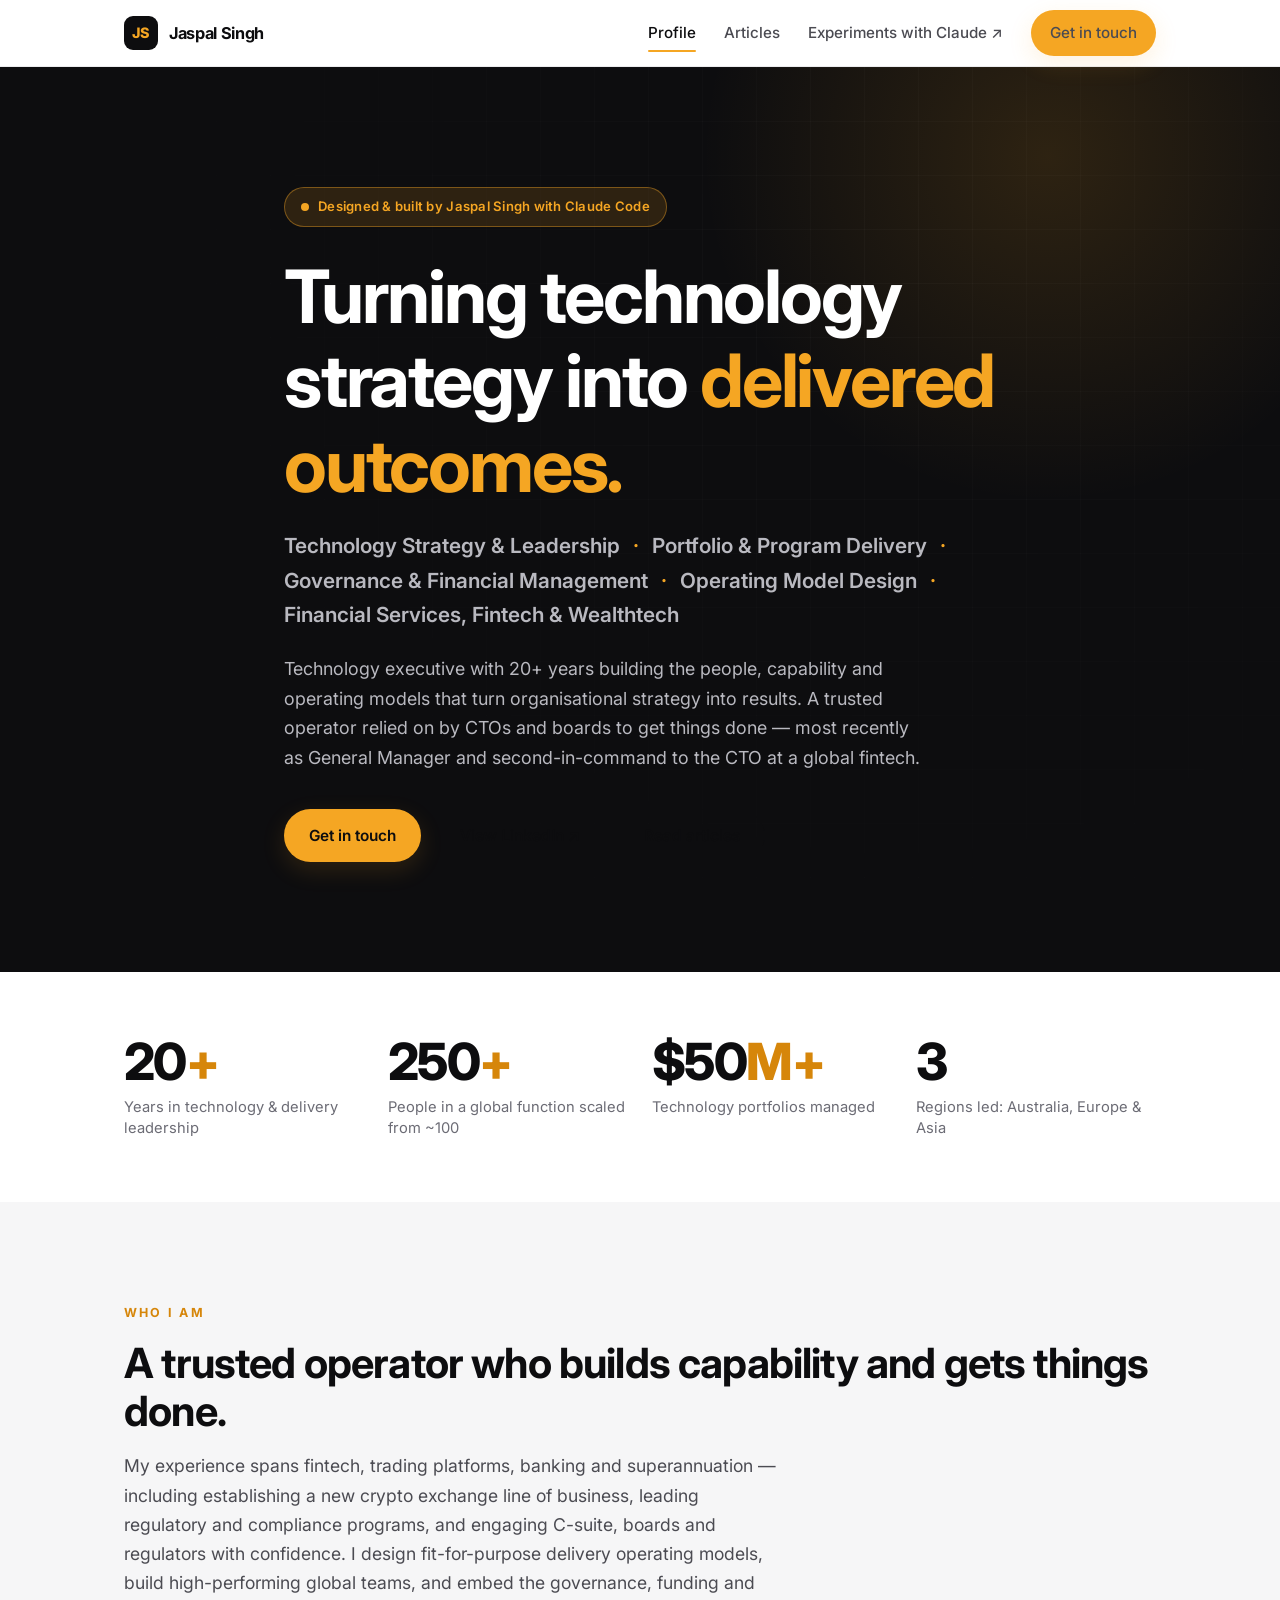
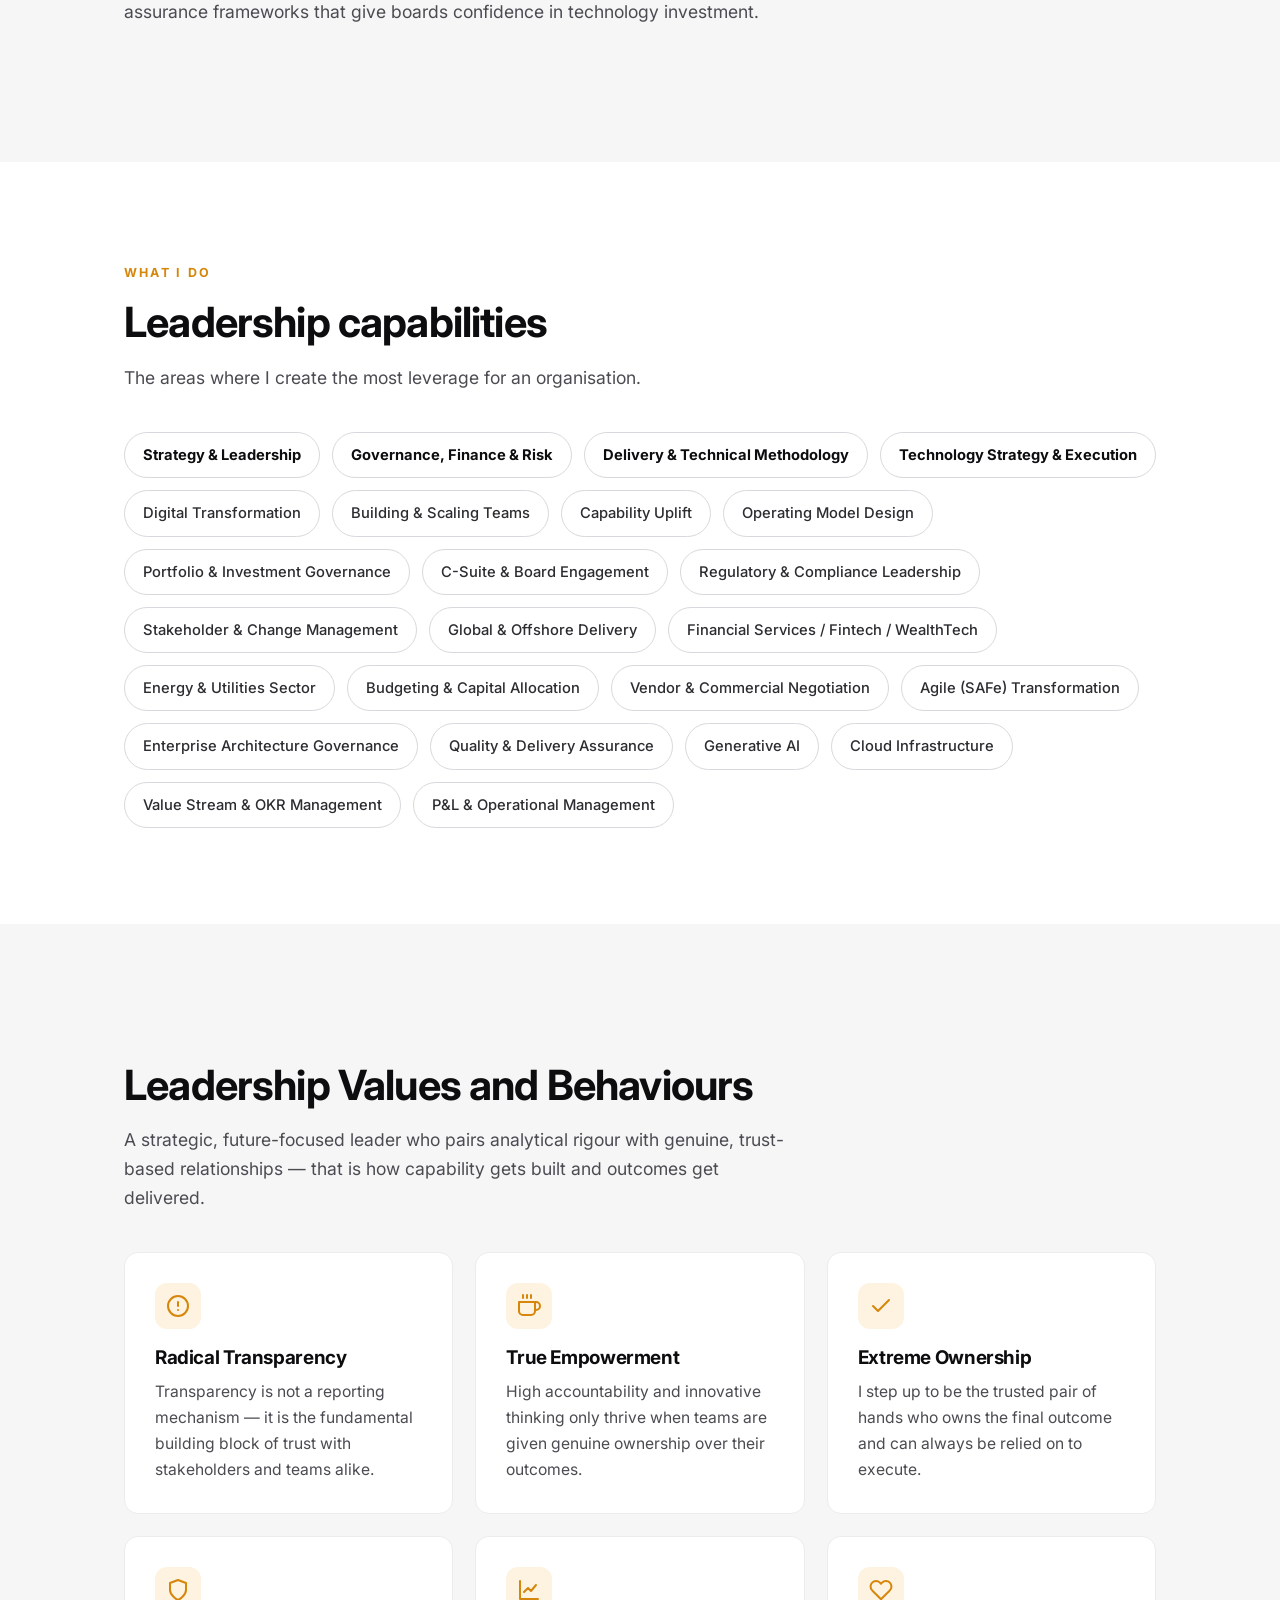
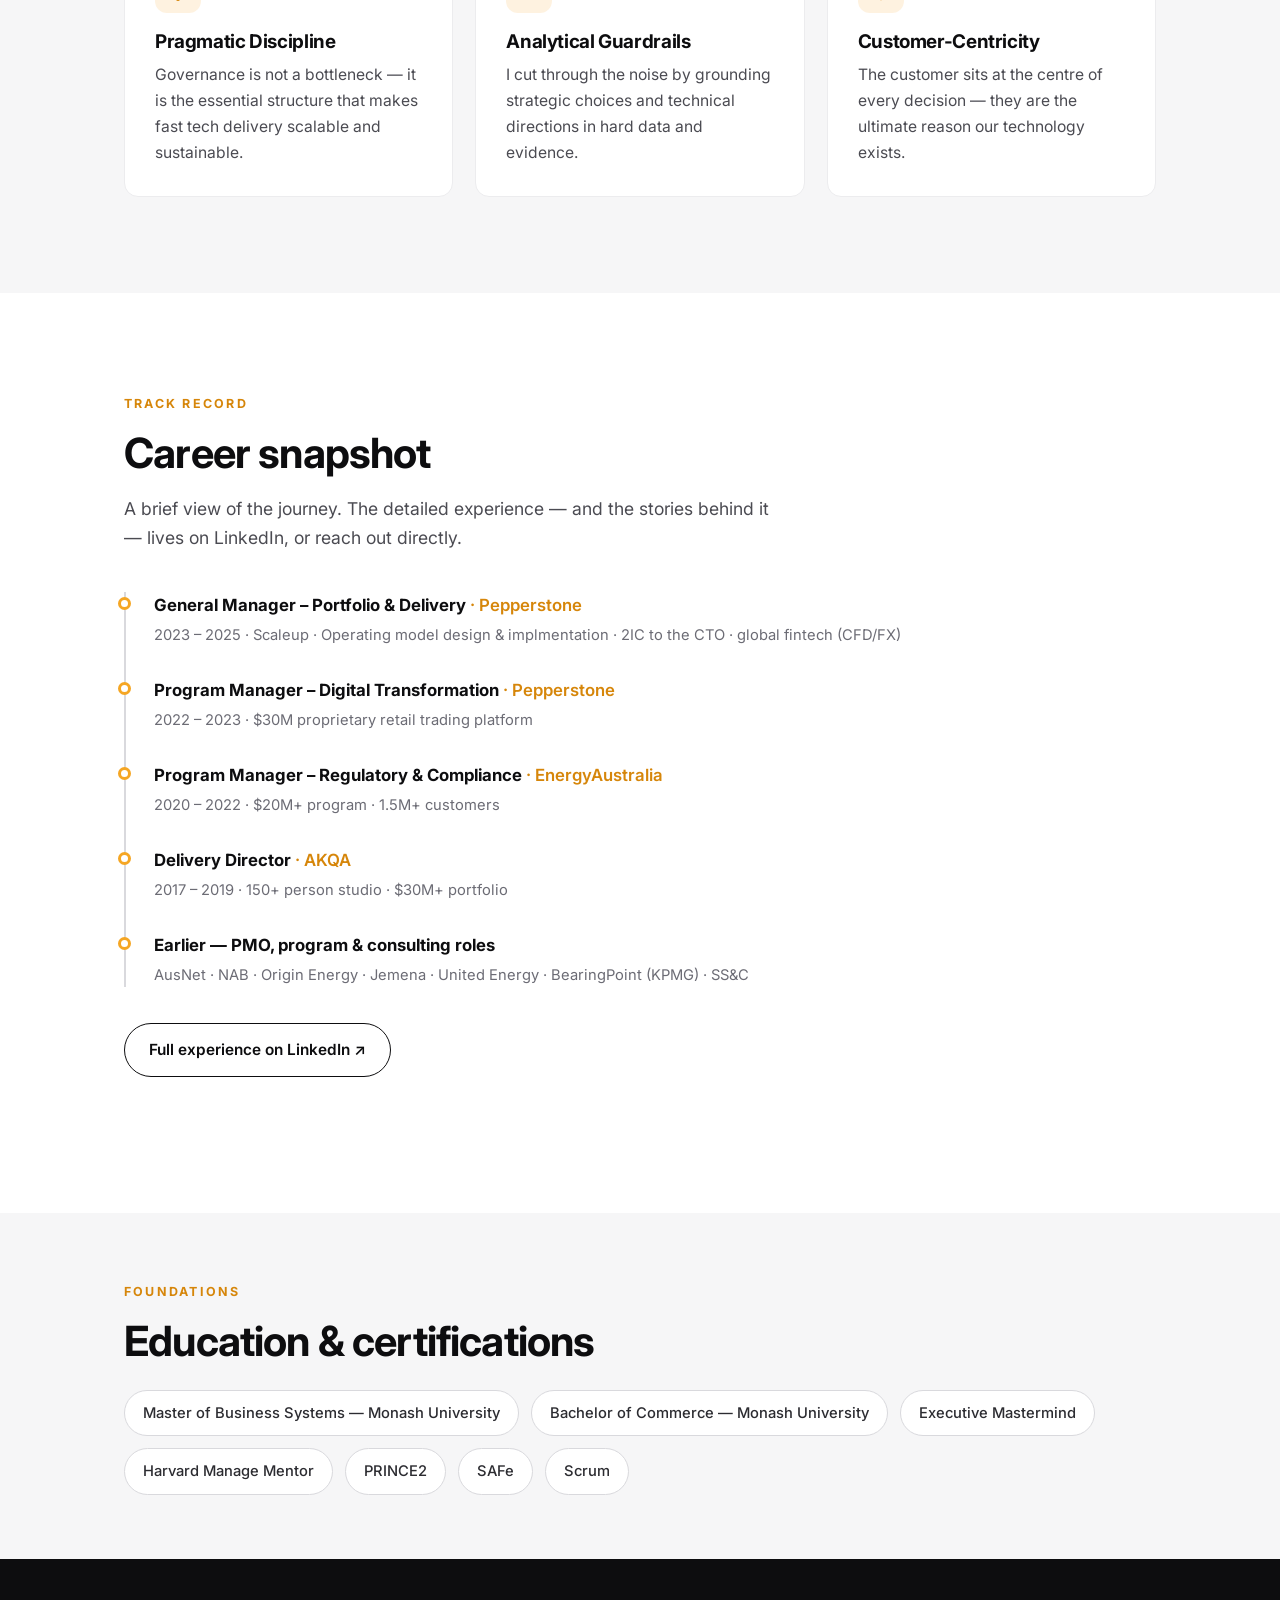
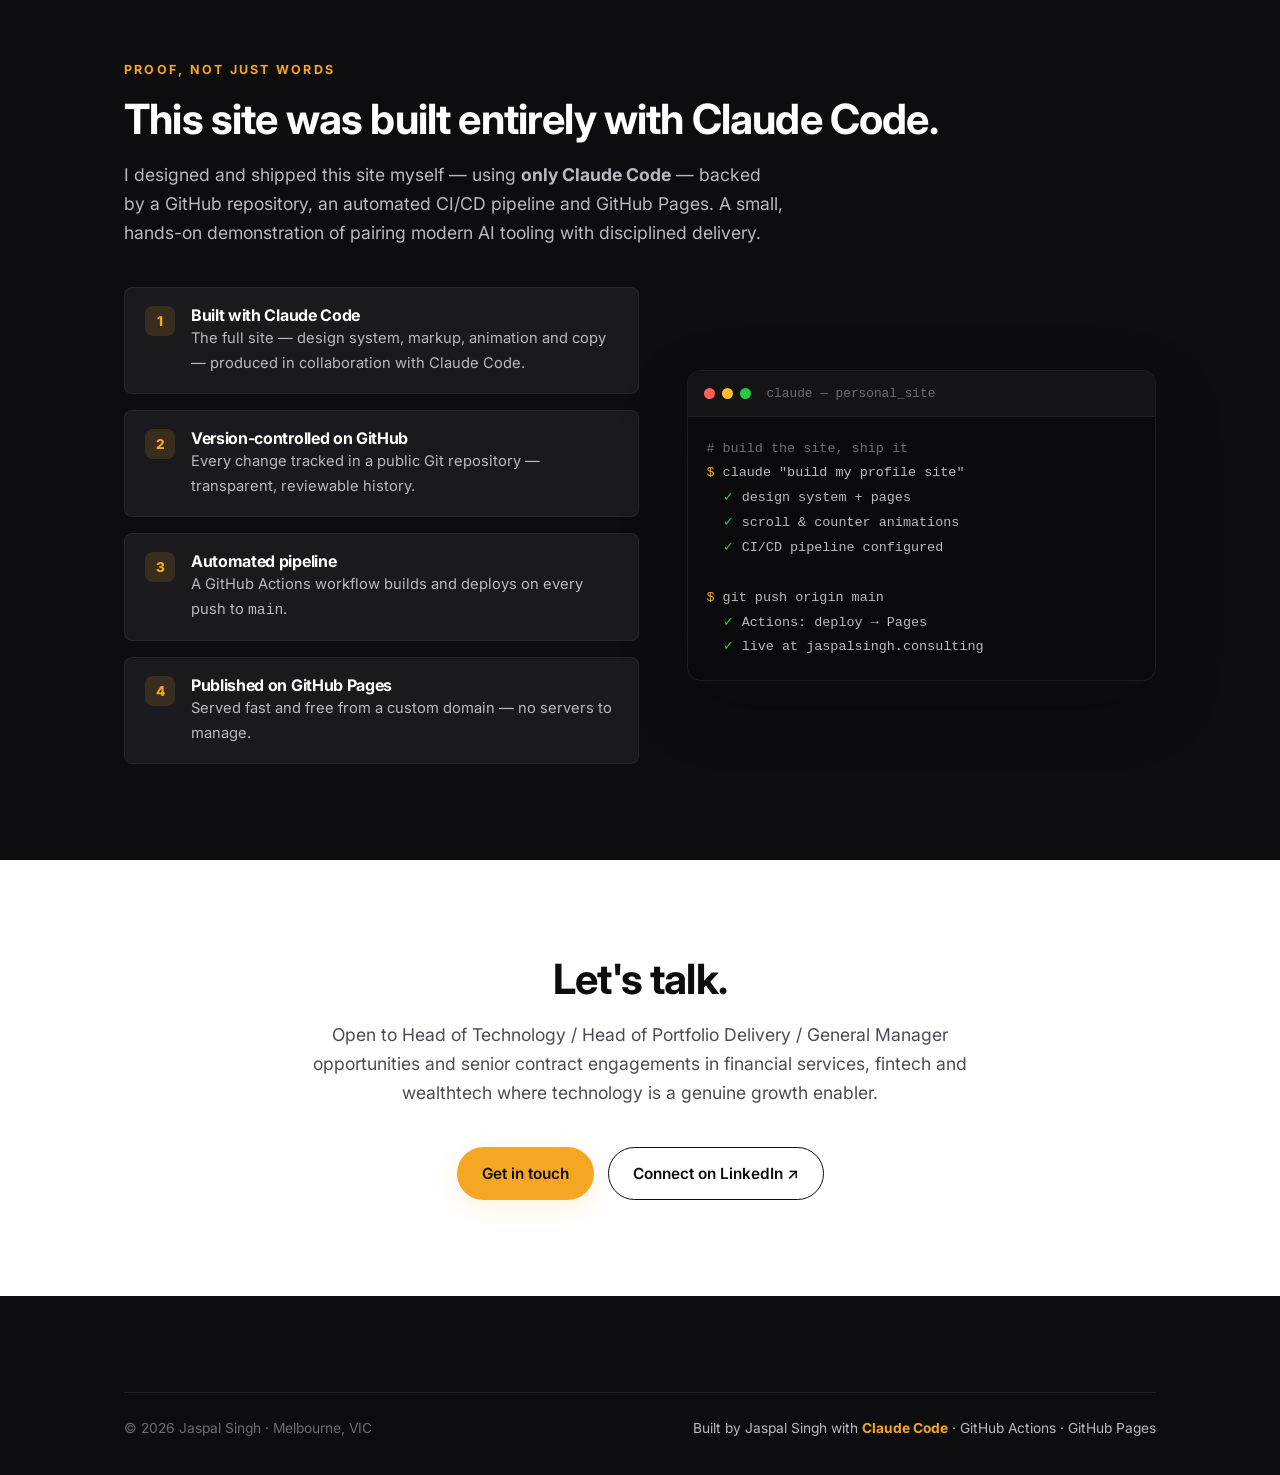
==== index.html @ 66acfda3 "Update hero role keywords to reflect broader capability areas Co-Authored-By: Claude Sonnet 4.6 <nor" ====
<!DOCTYPE html>
<html lang="en">
<head>
  <!-- Google tag (gtag.js) -->
  <script async src="https://www.googletagmanager.com/gtag/js?id=G-FYWD0S2JZN"></script>
  <script>
    window.dataLayer = window.dataLayer || [];
    function gtag(){dataLayer.push(arguments);}
    gtag('js', new Date());
    gtag('config', 'G-FYWD0S2JZN');
  </script>
  <meta charset="UTF-8" />
  <meta name="viewport" content="width=device-width, initial-scale=1.0" />
  <title>Jaspal Singh — Technology Leadership Profile</title>
  <meta name="description" content="Jaspal Singh — technology executive who builds the people, capability and operating models that turn strategy into delivered outcomes. Portfolio &amp; delivery leadership across fintech, banking and financial services." />
  <meta name="author" content="Jaspal Singh" />

  <!-- Open Graph -->
  <meta property="og:type" content="website" />
  <meta property="og:title" content="Jaspal Singh — Technology Leadership Profile" />
  <meta property="og:description" content="Technology executive building the people, capability and operating models that turn strategy into delivered outcomes." />
  <meta property="og:url" content="https://jaspalsingh.consulting/" />

  <link rel="icon" type="image/svg+xml" href="assets/favicon.svg" />
  <link rel="preconnect" href="https://fonts.googleapis.com" />
  <link rel="preconnect" href="https://fonts.gstatic.com" crossorigin />
  <link href="https://fonts.googleapis.com/css2?family=Inter:wght@400;500;600;700;800&display=swap" rel="stylesheet" />
  <link rel="stylesheet" href="assets/css/styles.css" />
</head>
<body>

  <!-- ===================== NAV ===================== -->
  <header class="nav">
    <div class="container nav__inner">
      <a class="brand" href="index.html" aria-label="Jaspal Singh — home">
        <span class="brand__mark">JS</span>
        <span class="brand__name">Jaspal Singh</span>
      </a>
      <nav class="nav__links" aria-label="Primary">
        <a href="index.html" aria-current="page">Profile</a>
        <a href="articles.html">Articles</a>
        <a href="https://jaspalsinghau.github.io/experiments-with-claude/" target="_blank" rel="noopener">Experiments with Claude ↗</a>
        <a class="btn btn--primary nav__cta" href="contact.html">Get in touch</a>
      </nav>
      <button class="nav__toggle" aria-label="Toggle menu" aria-expanded="false">
        <span></span><span></span><span></span>
      </button>
    </div>
  </header>

  <main>
    <!-- ===================== HERO ===================== -->
    <section class="hero">
      <div class="hero__grid" aria-hidden="true"></div>
      <div class="container hero__inner">
        <span class="hero__badge">
          <span class="dot" aria-hidden="true"></span>
          Designed &amp; built by Jaspal Singh with Claude Code
        </span>
        <h1>Turning technology strategy into <span class="accent">delivered outcomes.</span></h1>
        <p class="hero__role">
          Technology Strategy &amp; Leadership <span class="sep">·</span> Portfolio &amp; Program Delivery
          <span class="sep">·</span> Governance &amp; Financial Management
          <span class="sep">·</span> Operating Model Design
          <span class="sep">·</span> Financial Services, Fintech &amp; Wealthtech
        </p>
        <p class="hero__summary">
          Technology executive with 20+ years building the people, capability and operating
          models that turn organisational strategy into results. A trusted operator relied on
          by CTOs and boards to get things done — most recently as General Manager and
          second-in-command to the CTO at a global fintech.
        </p>
        <div class="hero__cta">
          <a class="btn btn--primary" href="contact.html">Get in touch</a>
          <a class="btn btn--ghost" href="https://www.linkedin.com/in/jaspalsinghau" target="_blank" rel="noopener">
            View LinkedIn ↗
          </a>
          <a class="btn btn--ghost" href="articles.html">Read articles</a>
        </div>
      </div>
    </section>

    <!-- ===================== STATS ===================== -->
    <section class="section section--tight">
      <div class="container">
        <div class="stats">
          <div class="stat reveal">
            <div class="stat__num" data-count="20" data-suffix="+">0</div>
            <div class="stat__label">Years in technology &amp; delivery leadership</div>
          </div>
          <div class="stat reveal" data-delay="1">
            <div class="stat__num" data-count="250" data-suffix="+">0</div>
            <div class="stat__label">People in a global function scaled from ~100</div>
          </div>
          <div class="stat reveal" data-delay="2">
            <div class="stat__num" data-count="50" data-prefix="$" data-suffix="M+">0</div>
            <div class="stat__label">Technology portfolios managed</div>
          </div>
          <div class="stat reveal" data-delay="3">
            <div class="stat__num" data-count="3" data-suffix="">0</div>
            <div class="stat__label">Regions led: Australia, Europe &amp; Asia</div>
          </div>
        </div>
      </div>
    </section>

    <!-- ===================== ABOUT ===================== -->
    <section class="section section--grey" id="about">
      <div class="container">
        <span class="eyebrow reveal">Who I am</span>
        <h2 class="section-title reveal">A trusted operator who builds capability and gets things done.</h2>
        <p class="section-lead reveal">
          My experience spans fintech, trading platforms, banking and superannuation —
          including establishing a new crypto exchange line of business, leading regulatory
          and compliance programs, and engaging C-suite, boards and regulators with confidence.
          I design fit-for-purpose delivery operating models, build high-performing global teams,
          and embed the governance, funding and assurance frameworks that give boards confidence
          in technology investment.
        </p>
      </div>
    </section>

    <!-- ===================== CAPABILITIES ===================== -->
    <section class="section" id="capabilities">
      <div class="container">
        <span class="eyebrow reveal">What I do</span>
        <h2 class="section-title reveal">Leadership capabilities</h2>
        <p class="section-lead reveal">The areas where I create the most leverage for an organisation.</p>
        <div class="tags reveal" data-delay="1">
          <span class="tag tag--bold">Strategy &amp; Leadership</span>
          <span class="tag tag--bold">Governance, Finance &amp; Risk</span>
          <span class="tag tag--bold">Delivery &amp; Technical Methodology</span>
          <span class="tag tag--bold">Technology Strategy &amp; Execution</span>
          <span class="tag">Digital Transformation</span>
          <span class="tag">Building &amp; Scaling Teams</span>
          <span class="tag">Capability Uplift</span>
          <span class="tag">Operating Model Design</span>
          <span class="tag">Portfolio &amp; Investment Governance</span>
          <span class="tag">C-Suite &amp; Board Engagement</span>
          <span class="tag">Regulatory &amp; Compliance Leadership</span>
          <span class="tag">Stakeholder &amp; Change Management</span>
          <span class="tag">Global &amp; Offshore Delivery</span>
          <span class="tag">Financial Services / Fintech / WealthTech</span>
          <span class="tag">Energy &amp; Utilities Sector</span>
          <span class="tag">Budgeting &amp; Capital Allocation</span>
          <span class="tag">Vendor &amp; Commercial Negotiation</span>
          <span class="tag">Agile (SAFe) Transformation</span>
          <span class="tag">Enterprise Architecture Governance</span>
          <span class="tag">Quality &amp; Delivery Assurance</span>
          <span class="tag">Generative AI</span>
          <span class="tag">Cloud Infrastructure</span>
          <span class="tag">Value Stream &amp; OKR Management</span>
          <span class="tag">P&amp;L &amp; Operational Management</span>
        </div>
      </div>
    </section>

    <!-- ===================== VALUES / HOW I LEAD ===================== -->
    <section class="section section--grey" id="values">
      <div class="container">
        <span class="eyebrow reveal">How I lead</span>
        <h2 class="section-title reveal">Leadership Values and Behaviours</h2>
        <p class="section-lead reveal">
          A strategic, future-focused leader who pairs analytical rigour with genuine,
          trust-based relationships — that is how capability gets built and outcomes get delivered.
        </p>
        <div class="cards">
          <article class="card reveal">
            <div class="card__icon" aria-hidden="true">
              <svg viewBox="0 0 24 24" fill="none" stroke="currentColor" stroke-width="2" stroke-linecap="round" stroke-linejoin="round"><circle cx="12" cy="12" r="10"/><line x1="12" y1="8" x2="12" y2="12"/><line x1="12" y1="16" x2="12.01" y2="16"/></svg>
            </div>
            <h3>Radical Transparency</h3>
            <p>Transparency is not a reporting mechanism — it is the fundamental building block of trust with stakeholders and teams alike.</p>
          </article>
          <article class="card reveal" data-delay="1">
            <div class="card__icon" aria-hidden="true">
              <svg viewBox="0 0 24 24" fill="none" stroke="currentColor" stroke-width="2" stroke-linecap="round" stroke-linejoin="round"><path d="M18 8h1a4 4 0 0 1 0 8h-1"/><path d="M2 8h16v9a4 4 0 0 1-4 4H6a4 4 0 0 1-4-4V8z"/><line x1="6" y1="1" x2="6" y2="4"/><line x1="10" y1="1" x2="10" y2="4"/><line x1="14" y1="1" x2="14" y2="4"/></svg>
            </div>
            <h3>True Empowerment</h3>
            <p>High accountability and innovative thinking only thrive when teams are given genuine ownership over their outcomes.</p>
          </article>
          <article class="card reveal" data-delay="2">
            <div class="card__icon" aria-hidden="true">
              <svg viewBox="0 0 24 24" fill="none" stroke="currentColor" stroke-width="2" stroke-linecap="round" stroke-linejoin="round"><path d="M20 6L9 17l-5-5"/></svg>
            </div>
            <h3>Extreme Ownership</h3>
            <p>I step up to be the trusted pair of hands who owns the final outcome and can always be relied on to execute.</p>
          </article>
          <article class="card reveal">
            <div class="card__icon" aria-hidden="true">
              <svg viewBox="0 0 24 24" fill="none" stroke="currentColor" stroke-width="2" stroke-linecap="round" stroke-linejoin="round"><path d="M12 22s8-4 8-10V5l-8-3-8 3v7c0 6 8 10 8 10z"/></svg>
            </div>
            <h3>Pragmatic Discipline</h3>
            <p>Governance is not a bottleneck — it is the essential structure that makes fast tech delivery scalable and sustainable.</p>
          </article>
          <article class="card reveal" data-delay="1">
            <div class="card__icon" aria-hidden="true">
              <svg viewBox="0 0 24 24" fill="none" stroke="currentColor" stroke-width="2" stroke-linecap="round" stroke-linejoin="round"><path d="M3 3v18h18"/><path d="M7 14l4-4 3 3 5-6"/></svg>
            </div>
            <h3>Analytical Guardrails</h3>
            <p>I cut through the noise by grounding strategic choices and technical directions in hard data and evidence.</p>
          </article>
          <article class="card reveal" data-delay="2">
            <div class="card__icon" aria-hidden="true">
              <svg viewBox="0 0 24 24" fill="none" stroke="currentColor" stroke-width="2" stroke-linecap="round" stroke-linejoin="round"><path d="M20.84 4.61a5.5 5.5 0 0 0-7.78 0L12 5.67l-1.06-1.06a5.5 5.5 0 0 0-7.78 7.78l1.06 1.06L12 21.23l7.78-7.78 1.06-1.06a5.5 5.5 0 0 0 0-7.78z"/></svg>
            </div>
            <h3>Customer-Centricity</h3>
            <p>The customer sits at the centre of every decision — they are the ultimate reason our technology exists.</p>
          </article>
        </div>
      </div>
    </section>

    <!-- ===================== CAREER SNAPSHOT ===================== -->
    <section class="section" id="career">
      <div class="container">
        <span class="eyebrow reveal">Track record</span>
        <h2 class="section-title reveal">Career snapshot</h2>
        <p class="section-lead reveal">
          A brief view of the journey. The detailed experience — and the stories behind it —
          lives on LinkedIn, or reach out directly.
        </p>
        <div class="timeline reveal" data-delay="1">
          <div class="tl-item">
            <div class="tl-item__role">General Manager – Portfolio &amp; Delivery <span class="tl-item__org">· Pepperstone</span></div>
            <div class="tl-item__meta">2023 – 2025 · Scaleup · Operating model design &amp; implmentation · 2IC to the CTO · global fintech (CFD/FX)</div>
          </div>
          <div class="tl-item">
            <div class="tl-item__role">Program Manager – Digital Transformation <span class="tl-item__org">· Pepperstone</span></div>
            <div class="tl-item__meta">2022 – 2023 · $30M proprietary retail trading platform</div>
          </div>
          <div class="tl-item">
            <div class="tl-item__role">Program Manager – Regulatory &amp; Compliance <span class="tl-item__org">· EnergyAustralia</span></div>
            <div class="tl-item__meta">2020 – 2022 · $20M+ program · 1.5M+ customers</div>
          </div>
          <div class="tl-item">
            <div class="tl-item__role">Delivery Director <span class="tl-item__org">· AKQA</span></div>
            <div class="tl-item__meta">2017 – 2019 · 150+ person studio · $30M+ portfolio</div>
          </div>
          <div class="tl-item">
            <div class="tl-item__role">Earlier — PMO, program &amp; consulting roles</div>
            <div class="tl-item__meta">AusNet · NAB · Origin Energy · Jemena · United Energy · BearingPoint (KPMG) · SS&amp;C</div>
          </div>
        </div>
        <p class="section-lead reveal" style="margin-top:36px;">
          <a class="btn btn--ghost" href="https://www.linkedin.com/in/jaspalsinghau" target="_blank" rel="noopener">Full experience on LinkedIn ↗</a>
        </p>
      </div>
    </section>

    <!-- ===================== EDUCATION ===================== -->
    <section class="section section--grey section--tight" id="education">
      <div class="container">
        <span class="eyebrow reveal">Foundations</span>
        <h2 class="section-title reveal">Education &amp; certifications</h2>
        <div class="tags reveal" data-delay="1" style="margin-top:24px;">
          <span class="tag">Master of Business Systems — Monash University</span>
          <span class="tag">Bachelor of Commerce — Monash University</span>
          <span class="tag">Executive Mastermind</span>
          <span class="tag">Harvard Manage Mentor</span>
          <span class="tag">PRINCE2</span>
          <span class="tag">SAFe</span>
          <span class="tag">Scrum</span>
        </div>
      </div>
    </section>

    <!-- ===================== BUILT WITH CLAUDE ===================== -->
    <section class="section section--dark" id="built">
      <div class="container">
        <span class="eyebrow reveal">Proof, not just words</span>
        <h2 class="section-title reveal">This site was built entirely with Claude Code.</h2>
        <p class="section-lead reveal">
          I designed and shipped this site myself — using <strong>only Claude Code</strong> —
          backed by a GitHub repository, an automated CI/CD pipeline and GitHub Pages.
          A small, hands-on demonstration of pairing modern AI tooling with disciplined delivery.
        </p>
        <div class="build">
          <div class="build__steps reveal" data-delay="1">
            <div class="build__step">
              <span class="n">1</span>
              <div><h4>Built with Claude Code</h4><p>The full site — design system, markup, animation and copy — produced in collaboration with Claude Code.</p></div>
            </div>
            <div class="build__step">
              <span class="n">2</span>
              <div><h4>Version-controlled on GitHub</h4><p>Every change tracked in a public Git repository — transparent, reviewable history.</p></div>
            </div>
            <div class="build__step">
              <span class="n">3</span>
              <div><h4>Automated pipeline</h4><p>A GitHub Actions workflow builds and deploys on every push to <code>main</code>.</p></div>
            </div>
            <div class="build__step">
              <span class="n">4</span>
              <div><h4>Published on GitHub Pages</h4><p>Served fast and free from a custom domain — no servers to manage.</p></div>
            </div>
          </div>
          <div class="code-window reveal" data-delay="2" aria-hidden="true">
            <div class="code-window__bar"><i class="r"></i><i class="y"></i><i class="g"></i><span>claude — personal_site</span></div>
            <pre><span class="cm"># build the site, ship it</span>
<span class="pr">$</span> claude "build my profile site"
  <span class="ok">✓</span> design system + pages
  <span class="ok">✓</span> scroll &amp; counter animations
  <span class="ok">✓</span> CI/CD pipeline configured

<span class="pr">$</span> git push origin main
  <span class="ok">✓</span> Actions: deploy → Pages
  <span class="ok">✓</span> live at jaspalsingh.consulting</pre>
          </div>
        </div>
      </div>
    </section>

    <!-- ===================== CTA ===================== -->
    <section class="section" id="cta">
      <div class="container" style="text-align:center;">
        <h2 class="section-title reveal">Let's talk.</h2>
        <p class="section-lead reveal" style="margin-left:auto;margin-right:auto;">
          Open to Head of Technology / Head of Portfolio Delivery / General Manager opportunities and senior contract engagements in
          financial services, fintech and wealthtech where technology is a genuine growth enabler.
        </p>
        <div class="reveal" data-delay="1" style="display:flex;gap:14px;justify-content:center;flex-wrap:wrap;">
          <a class="btn btn--primary" href="contact.html">Get in touch</a>
          <a class="btn btn--ghost" href="https://www.linkedin.com/in/jaspalsinghau" target="_blank" rel="noopener">Connect on LinkedIn ↗</a>
        </div>
      </div>
    </section>
  </main>

  <!-- ===================== FOOTER ===================== -->
  <footer class="footer">
    <div class="container">
      <div class="footer__top"></div>
      <div class="footer__bottom">
        <span>© <span data-year>2026</span> Jaspal Singh · Melbourne, VIC</span>
        <span class="built">Built by Jaspal Singh with <b>Claude Code</b> · GitHub Actions · GitHub Pages</span>
      </div>
    </div>
  </footer>

  <script src="assets/js/main.js"></script>
</body>
</html>
---- assets/css/styles.css ----
/* ==========================================================================
   Jaspal Singh — Personal Profile Site
   Design system: black / white / grey with an amber-gold accent.
   Plain CSS, no build step.
   ========================================================================== */

:root {
  /* Palette */
  --ink:        #0d0d0f;   /* near-black */
  --ink-soft:   #1a1a1e;   /* raised surfaces on dark */
  --paper:      #ffffff;
  --grey-50:    #f6f6f7;
  --grey-100:   #ececee;
  --grey-200:   #d9d9dd;
  --grey-300:   #b9b9c0;
  --grey-500:   #6c6c75;
  --grey-600:   #4b4b52;
  --grey-700:   #2c2c31;

  /* Accent — amber / gold */
  --accent:      #f5a623;
  --accent-deep: #d6860a;
  --accent-soft: rgba(245, 166, 35, 0.14);

  /* Typography */
  --font-sans: "Inter", -apple-system, BlinkMacSystemFont, "Segoe UI", Roboto,
               Helvetica, Arial, sans-serif;
  --font-serif: "Georgia", "Times New Roman", serif;

  /* Spacing / layout */
  --maxw: 1080px;
  --radius: 14px;
  --radius-sm: 8px;
  --shadow: 0 10px 40px rgba(13, 13, 15, 0.10);
  --shadow-lg: 0 24px 70px rgba(13, 13, 15, 0.18);

  --ease: cubic-bezier(0.22, 1, 0.36, 1);
}

/* ----- Reset --------------------------------------------------------------- */
*, *::before, *::after { box-sizing: border-box; }
html { scroll-behavior: smooth; -webkit-text-size-adjust: 100%; }
body {
  margin: 0;
  font-family: var(--font-sans);
  color: var(--ink);
  background: var(--paper);
  line-height: 1.65;
  -webkit-font-smoothing: antialiased;
  text-rendering: optimizeLegibility;
}
img { max-width: 100%; display: block; }
a { color: inherit; text-decoration: none; }
ul { margin: 0; padding: 0; list-style: none; }
h1, h2, h3, h4 { line-height: 1.15; margin: 0; font-weight: 700; letter-spacing: -0.02em; }

/* ----- Layout helpers ------------------------------------------------------ */
.container { width: 100%; max-width: var(--maxw); margin: 0 auto; padding: 0 24px; }
.section { padding: 96px 0; }
.section--tight { padding: 64px 0; }
.section--dark { background: var(--ink); color: var(--paper); }
.section--grey { background: var(--grey-50); }

.eyebrow {
  display: inline-block;
  font-size: 0.78rem;
  font-weight: 700;
  letter-spacing: 0.18em;
  text-transform: uppercase;
  color: var(--accent-deep);
  margin-bottom: 16px;
}
.section--dark .eyebrow { color: var(--accent); }

.section-title { font-size: clamp(1.7rem, 3.6vw, 2.6rem); margin-bottom: 16px; }
.section-lead {
  font-size: 1.1rem;
  color: var(--grey-600);
  max-width: 60ch;
  margin: 0 0 40px;
}
.section--dark .section-lead { color: var(--grey-300); }

/* ----- Buttons ------------------------------------------------------------- */
.btn {
  display: inline-flex;
  align-items: center;
  gap: 9px;
  padding: 13px 24px;
  border-radius: 999px;
  font-weight: 600;
  font-size: 0.96rem;
  border: 1.5px solid transparent;
  cursor: pointer;
  transition: transform 0.25s var(--ease), background 0.25s var(--ease),
              color 0.25s var(--ease), border-color 0.25s var(--ease),
              box-shadow 0.25s var(--ease);
}
.btn:hover { transform: translateY(-2px); }
.btn--primary {
  background: var(--accent);
  color: var(--ink);
  box-shadow: 0 8px 24px var(--accent-soft);
}
.btn--primary:hover { background: var(--accent-deep); box-shadow: var(--shadow); }
.btn--ghost { border-color: currentColor; color: var(--ink); }
.btn--ghost:hover { background: var(--ink); color: var(--paper); border-color: var(--ink); }
.section--dark .btn--ghost { color: var(--paper); }
.section--dark .btn--ghost:hover { background: var(--paper); color: var(--ink); }

/* ----- Navigation ---------------------------------------------------------- */
.nav {
  position: sticky;
  top: 0;
  z-index: 50;
  background: rgba(255, 255, 255, 0.82);
  backdrop-filter: saturate(160%) blur(14px);
  border-bottom: 1px solid var(--grey-100);
}
.nav__inner {
  display: flex;
  align-items: center;
  justify-content: space-between;
  height: 66px;
}
.brand { display: flex; align-items: center; gap: 11px; font-weight: 700; letter-spacing: -0.02em; }
.brand__mark {
  display: grid;
  place-items: center;
  width: 34px; height: 34px;
  border-radius: 9px;
  background: var(--ink);
  color: var(--accent);
  font-weight: 800;
  font-size: 0.9rem;
}
.brand__name { font-size: 1.02rem; }
.nav__links { display: flex; align-items: center; gap: 28px; }
.nav__links a { font-size: 0.95rem; font-weight: 500; color: var(--grey-600); transition: color 0.2s; }
.nav__links a:hover, .nav__links a[aria-current="page"] { color: var(--ink); }
.nav__links a[aria-current="page"] { position: relative; }
.nav__links a[aria-current="page"]::after {
  content: ""; position: absolute; left: 0; bottom: -6px;
  width: 100%; height: 2px; background: var(--accent); border-radius: 2px;
}
.nav__cta { padding: 9px 18px; font-size: 0.9rem; }
.nav__toggle {
  display: none;
  background: none; border: 0; cursor: pointer;
  width: 40px; height: 40px; padding: 8px;
}
.nav__toggle span {
  display: block; height: 2px; background: var(--ink); border-radius: 2px;
  transition: transform 0.3s var(--ease), opacity 0.2s;
}
.nav__toggle span + span { margin-top: 5px; }

/* ----- Hero ---------------------------------------------------------------- */
.hero {
  position: relative;
  overflow: hidden;
  background: var(--ink);
  color: var(--paper);
  padding: 120px 0 110px;
}
.hero::before {
  content: "";
  position: absolute;
  top: -30%; right: -10%;
  width: 60vw; height: 60vw;
  max-width: 720px; max-height: 720px;
  background: radial-gradient(circle, var(--accent-soft) 0%, transparent 68%);
  pointer-events: none;
}
.hero__grid {
  position: absolute; inset: 0;
  background-image:
    linear-gradient(rgba(255,255,255,0.025) 1px, transparent 1px),
    linear-gradient(90deg, rgba(255,255,255,0.025) 1px, transparent 1px);
  background-size: 54px 54px;
  mask-image: radial-gradient(circle at 70% 20%, #000 0%, transparent 70%);
  pointer-events: none;
}
.hero__inner { position: relative; max-width: 760px; }
.hero__badge {
  display: inline-flex; align-items: center; gap: 9px;
  padding: 8px 16px; margin-bottom: 28px;
  border: 1px solid rgba(245,166,35,0.4);
  border-radius: 999px;
  background: var(--accent-soft);
  font-size: 0.82rem; font-weight: 600; letter-spacing: 0.02em;
  color: var(--accent);
}
.hero__badge .dot {
  width: 8px; height: 8px; border-radius: 50%; background: var(--accent);
  box-shadow: 0 0 0 0 rgba(245,166,35,0.6);
  animation: pulse 2.4s infinite;
}
@keyframes pulse {
  0%   { box-shadow: 0 0 0 0 rgba(245,166,35,0.55); }
  70%  { box-shadow: 0 0 0 9px rgba(245,166,35,0); }
  100% { box-shadow: 0 0 0 0 rgba(245,166,35,0); }
}
.hero h1 {
  font-size: clamp(2.6rem, 6.5vw, 4.6rem);
  letter-spacing: -0.03em;
  margin-bottom: 18px;
}
.hero h1 .accent { color: var(--accent); }
.hero__role {
  font-size: clamp(1rem, 2.4vw, 1.3rem);
  font-weight: 600;
  color: var(--grey-300);
  margin-bottom: 22px;
}
.hero__role .sep { color: var(--accent); margin: 0 8px; }
.hero__summary {
  font-size: 1.12rem;
  color: var(--grey-300);
  max-width: 58ch;
  margin-bottom: 36px;
}
.hero__cta { display: flex; flex-wrap: wrap; gap: 14px; }

/* ----- Stats --------------------------------------------------------------- */
.stats {
  display: grid;
  grid-template-columns: repeat(4, 1fr);
  gap: 24px;
}
.stat { text-align: left; }
.stat__num {
  font-size: clamp(2.2rem, 5vw, 3.2rem);
  font-weight: 800;
  letter-spacing: -0.03em;
  line-height: 1;
  color: var(--ink);
}
.stat__num .unit { color: var(--accent-deep); }
.section--dark .stat__num { color: var(--paper); }
.section--dark .stat__num .unit { color: var(--accent); }
.stat__label {
  margin-top: 10px;
  font-size: 0.92rem;
  color: var(--grey-500);
  line-height: 1.4;
}
.section--dark .stat__label { color: var(--grey-300); }

/* ----- Capability tags ----------------------------------------------------- */
.tags { display: flex; flex-wrap: wrap; gap: 12px; }
.tag {
  padding: 10px 18px;
  border: 1px solid var(--grey-200);
  border-radius: 999px;
  background: var(--paper);
  font-size: 0.92rem;
  font-weight: 500;
  color: var(--grey-700);
  transition: transform 0.2s var(--ease), border-color 0.2s, color 0.2s, box-shadow 0.2s;
}
.tag--bold { font-weight: 700; color: var(--ink); }
.tag:hover {
  transform: translateY(-2px);
  border-color: var(--accent);
  color: var(--ink);
  box-shadow: var(--shadow);
}

/* ----- Value cards --------------------------------------------------------- */
.cards {
  display: grid;
  grid-template-columns: repeat(3, 1fr);
  gap: 22px;
}
.card {
  padding: 30px;
  border-radius: var(--radius);
  background: var(--paper);
  border: 1px solid var(--grey-100);
  transition: transform 0.3s var(--ease), box-shadow 0.3s var(--ease), border-color 0.3s;
}
.card:hover { transform: translateY(-4px); box-shadow: var(--shadow); border-color: var(--grey-200); }
.card__icon {
  width: 46px; height: 46px;
  display: grid; place-items: center;
  border-radius: 12px;
  background: var(--accent-soft);
  color: var(--accent-deep);
  margin-bottom: 18px;
}
.card__icon svg { width: 24px; height: 24px; }
.card h3 { font-size: 1.18rem; margin-bottom: 10px; }
.card p { margin: 0; color: var(--grey-600); font-size: 0.98rem; }

/* ----- Timeline (career snapshot) ----------------------------------------- */
.timeline { border-left: 2px solid var(--grey-200); padding-left: 28px; }
.tl-item { position: relative; padding-bottom: 30px; }
.tl-item:last-child { padding-bottom: 0; }
.tl-item::before {
  content: ""; position: absolute; left: -36px; top: 5px;
  width: 13px; height: 13px; border-radius: 50%;
  background: var(--paper); border: 3px solid var(--accent);
}
.tl-item__role { font-weight: 700; font-size: 1.05rem; }
.tl-item__meta { color: var(--grey-500); font-size: 0.92rem; margin-top: 3px; }
.tl-item__org { color: var(--accent-deep); font-weight: 600; }

/* ----- "Built with Claude" feature ---------------------------------------- */
.build {
  display: grid;
  grid-template-columns: 1.1fr 1fr;
  gap: 48px;
  align-items: center;
}
.build__steps { display: grid; gap: 16px; }
.build__step {
  display: flex; gap: 16px; align-items: flex-start;
  padding: 18px 20px;
  border-radius: var(--radius-sm);
  background: var(--ink-soft);
  border: 1px solid rgba(255,255,255,0.06);
}
.build__step .n {
  flex: none;
  width: 30px; height: 30px;
  display: grid; place-items: center;
  border-radius: 8px;
  background: var(--accent-soft);
  color: var(--accent);
  font-weight: 800; font-size: 0.85rem;
}
.build__step h4 { font-size: 1rem; margin-bottom: 2px; }
.build__step p { margin: 0; color: var(--grey-300); font-size: 0.92rem; }
.code-window {
  border-radius: var(--radius);
  overflow: hidden;
  background: #0a0a0c;
  border: 1px solid rgba(255,255,255,0.08);
  box-shadow: var(--shadow-lg);
  font-family: "SF Mono", "JetBrains Mono", "Fira Code", monospace;
}
.code-window__bar {
  display: flex; align-items: center; gap: 7px;
  padding: 12px 16px;
  background: #141417;
  border-bottom: 1px solid rgba(255,255,255,0.06);
}
.code-window__bar i { width: 11px; height: 11px; border-radius: 50%; display: block; }
.code-window__bar .r { background: #ff5f56; }
.code-window__bar .y { background: #ffbd2e; }
.code-window__bar .g { background: #27c93f; }
.code-window__bar span { margin-left: 8px; color: var(--grey-500); font-size: 0.8rem; }
.code-window pre {
  margin: 0; padding: 20px 18px; font-size: 0.84rem; line-height: 1.85;
  color: var(--grey-300); overflow-x: auto;
}
.code-window .pr { color: var(--accent); }
.code-window .cm { color: var(--grey-500); }
.code-window .ok { color: #27c93f; }

/* ----- Article cards ------------------------------------------------------- */
.article-grid {
  display: grid;
  grid-template-columns: repeat(auto-fill, minmax(300px, 1fr));
  gap: 24px;
}
.article-card {
  display: flex; flex-direction: column;
  padding: 28px;
  border-radius: var(--radius);
  background: var(--paper);
  border: 1px solid var(--grey-100);
  transition: transform 0.3s var(--ease), box-shadow 0.3s var(--ease), border-color 0.3s;
}
.article-card:hover { transform: translateY(-4px); box-shadow: var(--shadow); border-color: var(--grey-200); }
.article-card__meta { font-size: 0.82rem; font-weight: 600; letter-spacing: 0.04em;
  text-transform: uppercase; color: var(--accent-deep); margin-bottom: 12px; }
.article-card h3 { font-size: 1.25rem; margin-bottom: 10px; }
.article-card p { margin: 0 0 20px; color: var(--grey-600); font-size: 0.96rem; }
.article-card__more { margin-top: auto; font-weight: 600; color: var(--ink); display: inline-flex; gap: 6px; }
.article-card__more .arrow { transition: transform 0.25s var(--ease); }
.article-card:hover .article-card__more .arrow { transform: translateX(4px); }

.empty-state {
  text-align: center; padding: 60px 20px;
  border: 1.5px dashed var(--grey-200); border-radius: var(--radius);
  color: var(--grey-500);
}

/* ----- Contact cards ------------------------------------------------------- */
.contact-grid { display: grid; grid-template-columns: repeat(2, 1fr); gap: 24px; }
.contact-card {
  display: flex; flex-direction: column; gap: 6px;
  padding: 34px;
  border-radius: var(--radius);
  background: var(--paper);
  border: 1px solid var(--grey-100);
  transition: transform 0.3s var(--ease), box-shadow 0.3s var(--ease), border-color 0.3s;
}
.contact-card:hover { transform: translateY(-4px); box-shadow: var(--shadow); border-color: var(--accent); }
.contact-card__icon {
  width: 52px; height: 52px; display: grid; place-items: center;
  border-radius: 14px; background: var(--accent-soft); color: var(--accent-deep);
  margin-bottom: 14px;
}
.contact-card__icon svg { width: 26px; height: 26px; }
.contact-card h3 { font-size: 1.2rem; }
.contact-card p { margin: 0; color: var(--grey-500); font-size: 0.95rem; }
.contact-card .val { font-weight: 600; color: var(--ink); font-size: 1.02rem; margin: 4px 0 14px; word-break: break-word; }
.contact-card .btn { align-self: flex-start; margin-top: auto; }

.contact-aside {
  margin-top: 40px; padding: 26px 30px;
  border-radius: var(--radius); background: var(--grey-50);
  border: 1px solid var(--grey-100);
  color: var(--grey-600); font-size: 0.98rem;
}
.contact-aside strong { color: var(--ink); }

/* ----- Article body (flat article pages) ----------------------------------- */
.article-hero { background: var(--ink); color: var(--paper); padding: 90px 0 60px; }
.article-hero .eyebrow { color: var(--accent); }
.article-hero h1 { font-size: clamp(2rem, 5vw, 3.2rem); max-width: 22ch; margin-bottom: 18px; }
.article-hero__meta { color: var(--grey-300); font-size: 0.95rem; }
.prose { max-width: 70ch; margin: 0 auto; padding: 64px 24px 96px; }
.prose h2 { font-size: 1.7rem; margin: 48px 0 16px; }
.prose h3 { font-size: 1.3rem; margin: 36px 0 12px; }
.prose p { font-size: 1.1rem; color: var(--grey-700); margin: 0 0 22px; }
.prose ul { list-style: disc; padding-left: 24px; margin: 0 0 22px; }
.prose li { font-size: 1.1rem; color: var(--grey-700); margin-bottom: 8px; }
.prose blockquote {
  margin: 32px 0; padding: 4px 0 4px 24px;
  border-left: 3px solid var(--accent);
  font-size: 1.2rem; font-style: italic; color: var(--grey-600);
}
.prose a { color: var(--accent-deep); text-decoration: underline; text-underline-offset: 3px; }
.back-link { display: inline-flex; gap: 8px; font-weight: 600; color: var(--grey-600); margin-bottom: 8px; }
.back-link:hover { color: var(--ink); }

/* ----- Footer -------------------------------------------------------------- */
.footer { background: var(--ink); color: var(--grey-300); padding: 56px 0 36px; }
.footer__top { display: flex; flex-wrap: wrap; justify-content: space-between; gap: 28px; align-items: flex-start; }
.footer__brand { color: var(--paper); font-weight: 700; font-size: 1.1rem; }
.footer__brand span { color: var(--accent); }
.footer__links { display: flex; gap: 26px; flex-wrap: wrap; }
.footer__links a { color: var(--grey-300); font-size: 0.95rem; transition: color 0.2s; }
.footer__links a:hover { color: var(--accent); }
.footer__bottom {
  margin-top: 40px; padding-top: 24px;
  border-top: 1px solid rgba(255,255,255,0.08);
  display: flex; flex-wrap: wrap; justify-content: space-between; gap: 12px;
  font-size: 0.86rem; color: var(--grey-500);
}
.footer__bottom .built { color: var(--grey-300); }
.footer__bottom .built b { color: var(--accent); }

/* ----- Scroll reveal animations ------------------------------------------- */
.reveal { opacity: 0; transform: translateY(26px); transition: opacity 0.7s var(--ease), transform 0.7s var(--ease); }
.reveal.is-visible { opacity: 1; transform: none; }
.reveal[data-delay="1"] { transition-delay: 0.08s; }
.reveal[data-delay="2"] { transition-delay: 0.16s; }
.reveal[data-delay="3"] { transition-delay: 0.24s; }
.reveal[data-delay="4"] { transition-delay: 0.32s; }

/* ----- Responsive ---------------------------------------------------------- */
@media (max-width: 860px) {
  .section { padding: 72px 0; }
  .cards { grid-template-columns: 1fr 1fr; }
  .stats { grid-template-columns: 1fr 1fr; gap: 32px 24px; }
  .build { grid-template-columns: 1fr; gap: 36px; }
  .contact-grid { grid-template-columns: 1fr; }

  .nav__toggle { display: block; }
  .nav__links {
    position: absolute; top: 66px; left: 0; right: 0;
    flex-direction: column; align-items: flex-start; gap: 0;
    background: var(--paper);
    border-bottom: 1px solid var(--grey-100);
    box-shadow: var(--shadow);
    max-height: 0; overflow: hidden;
    transition: max-height 0.3s var(--ease);
  }
  .nav__links.is-open { max-height: 340px; }
  .nav__links a { width: 100%; padding: 15px 24px; border-bottom: 1px solid var(--grey-100); }
  .nav__links .nav__cta { width: calc(100% - 48px); margin: 14px 24px; }
}
@media (max-width: 540px) {
  .cards { grid-template-columns: 1fr; }
  .stats { grid-template-columns: 1fr 1fr; }
  .hero { padding: 90px 0 80px; }
}

/* ----- Reduced motion ------------------------------------------------------ */
@media (prefers-reduced-motion: reduce) {
  * { animation-duration: 0.001ms !important; animation-iteration-count: 1 !important;
      transition-duration: 0.001ms !important; scroll-behavior: auto !important; }
  .reveal { opacity: 1; transform: none; }
}
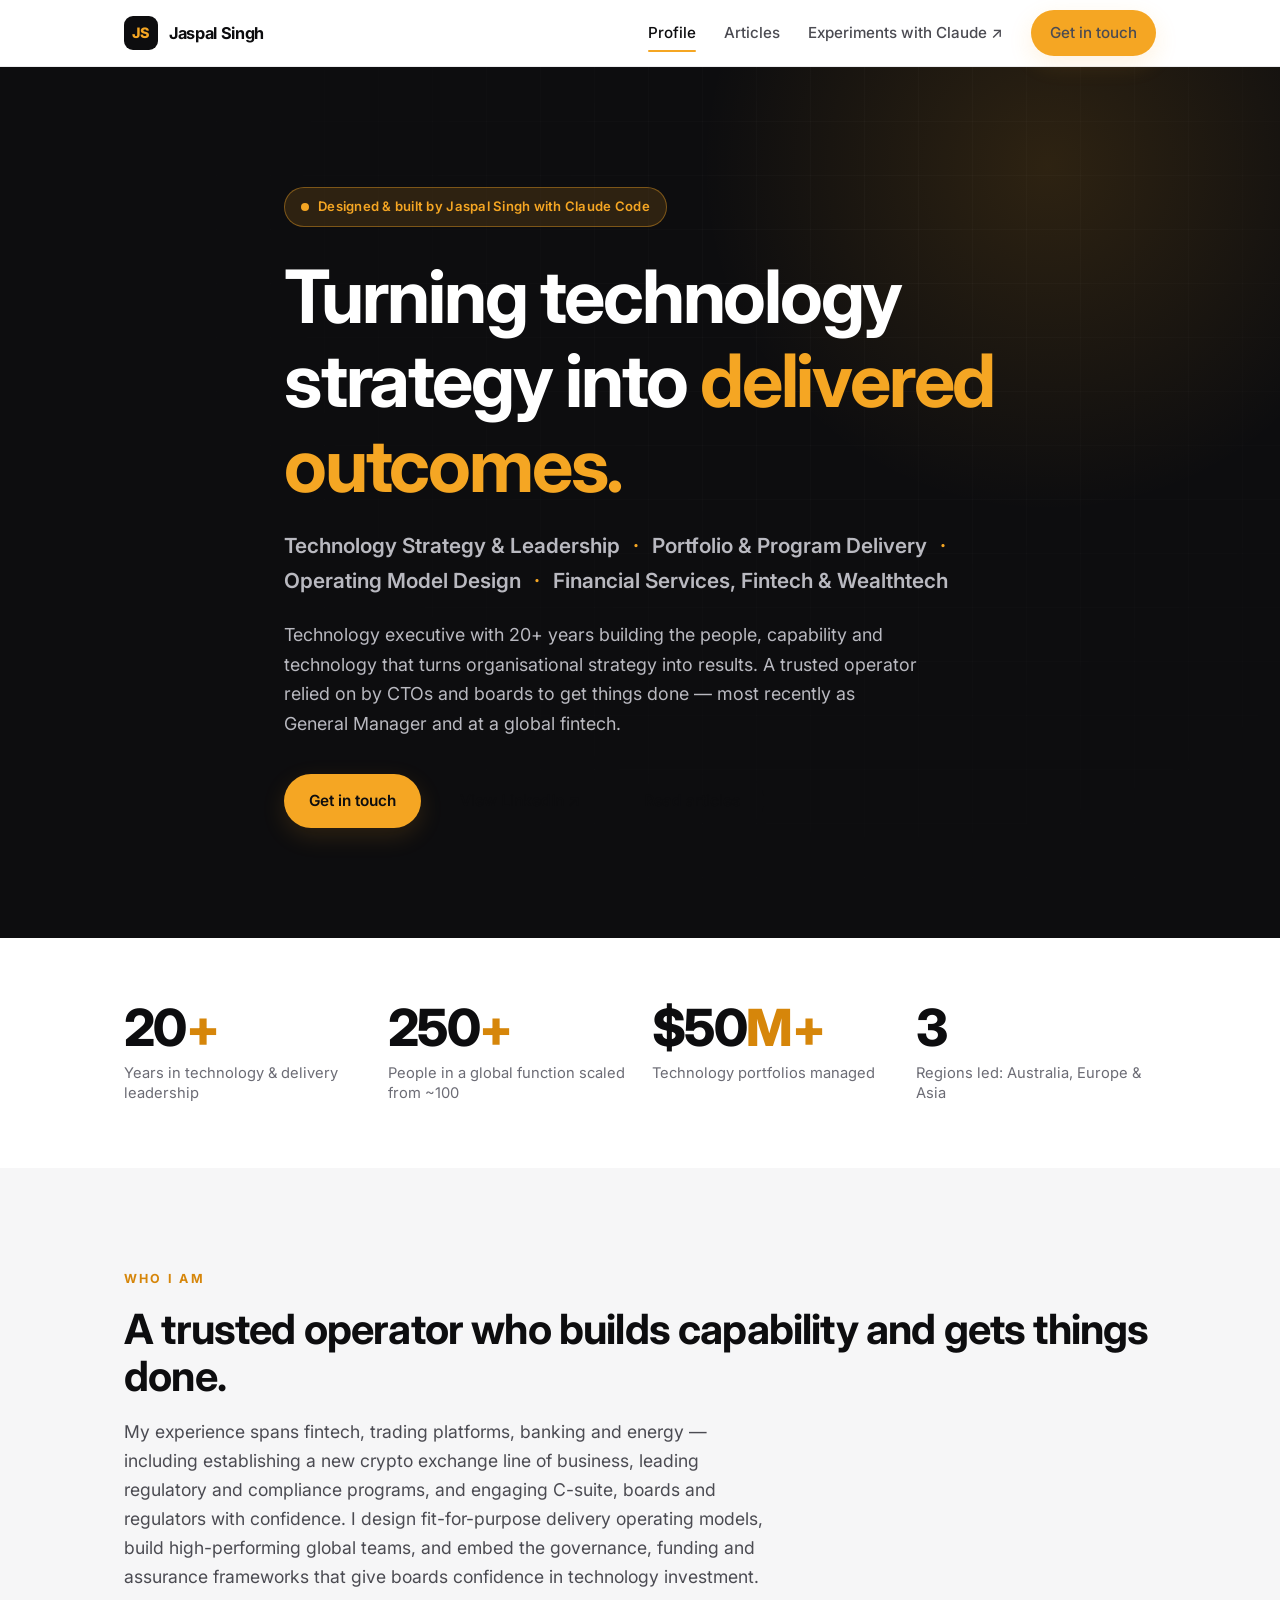
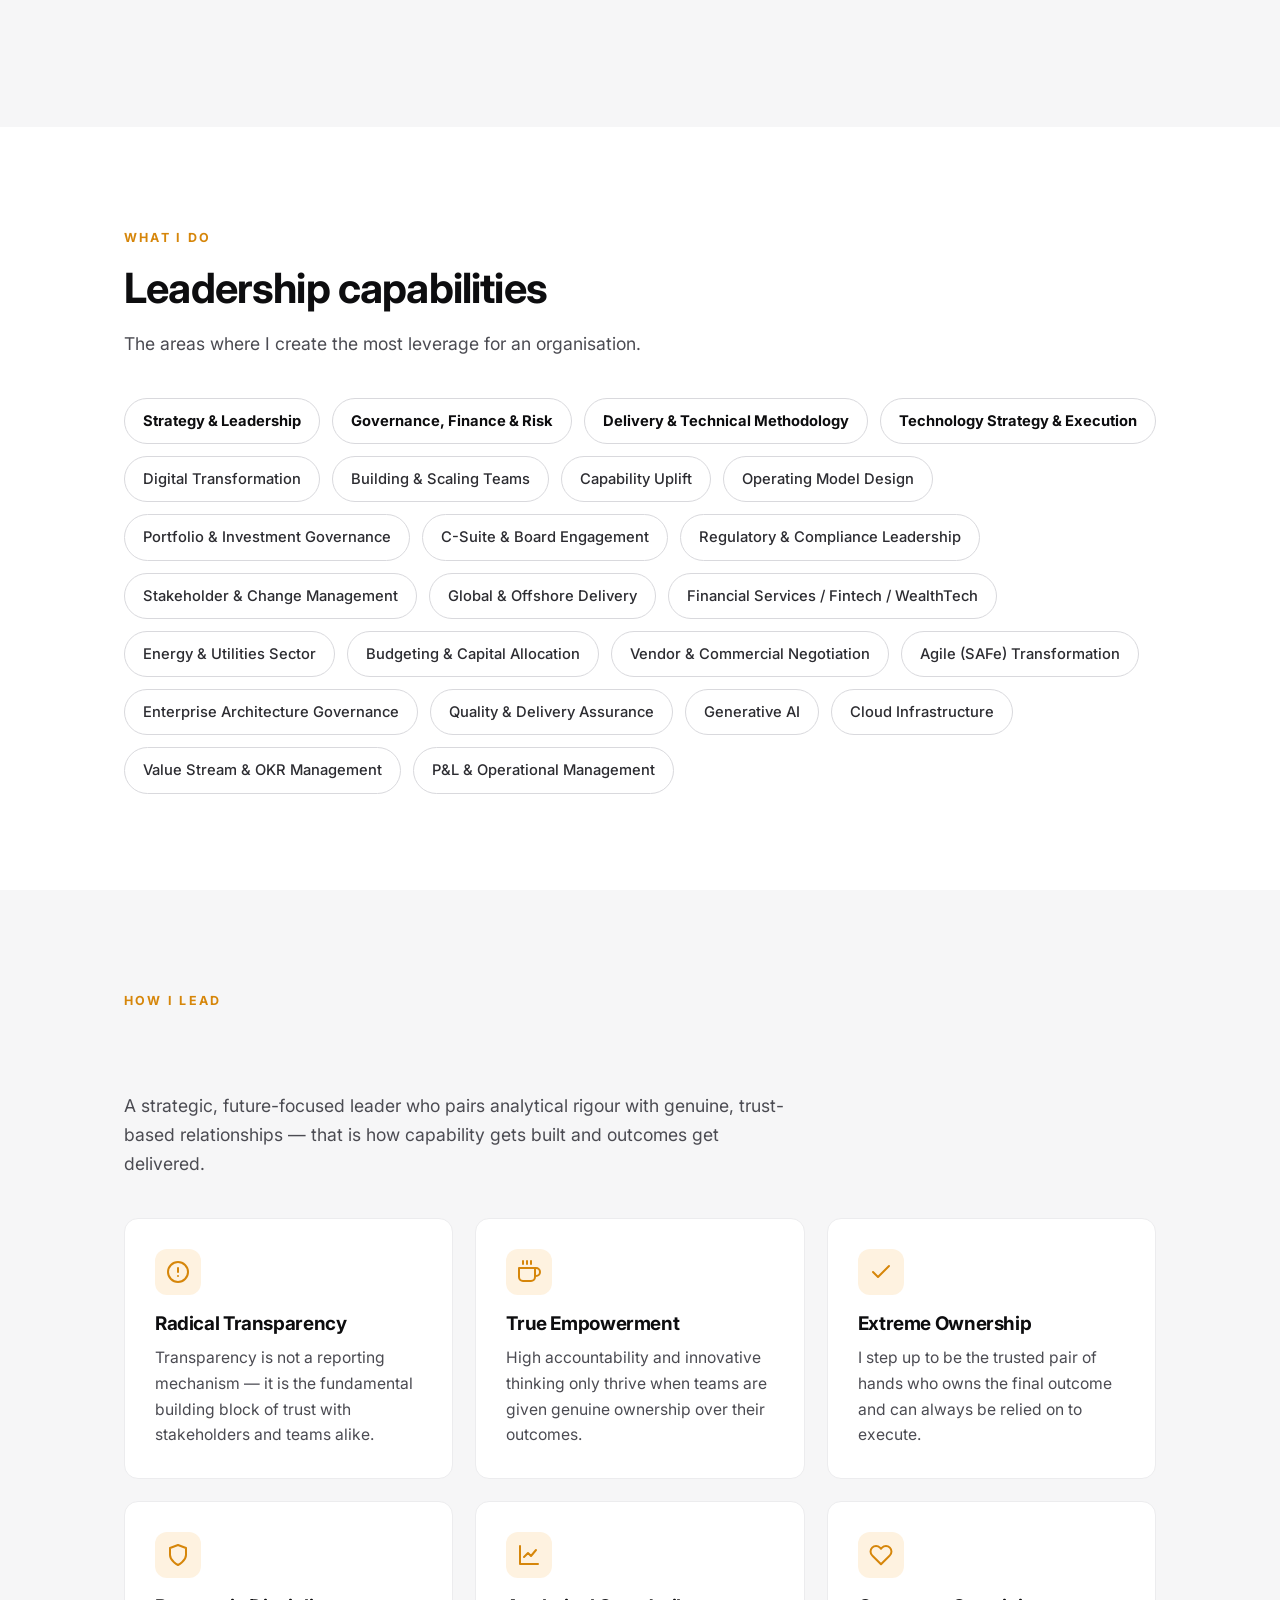
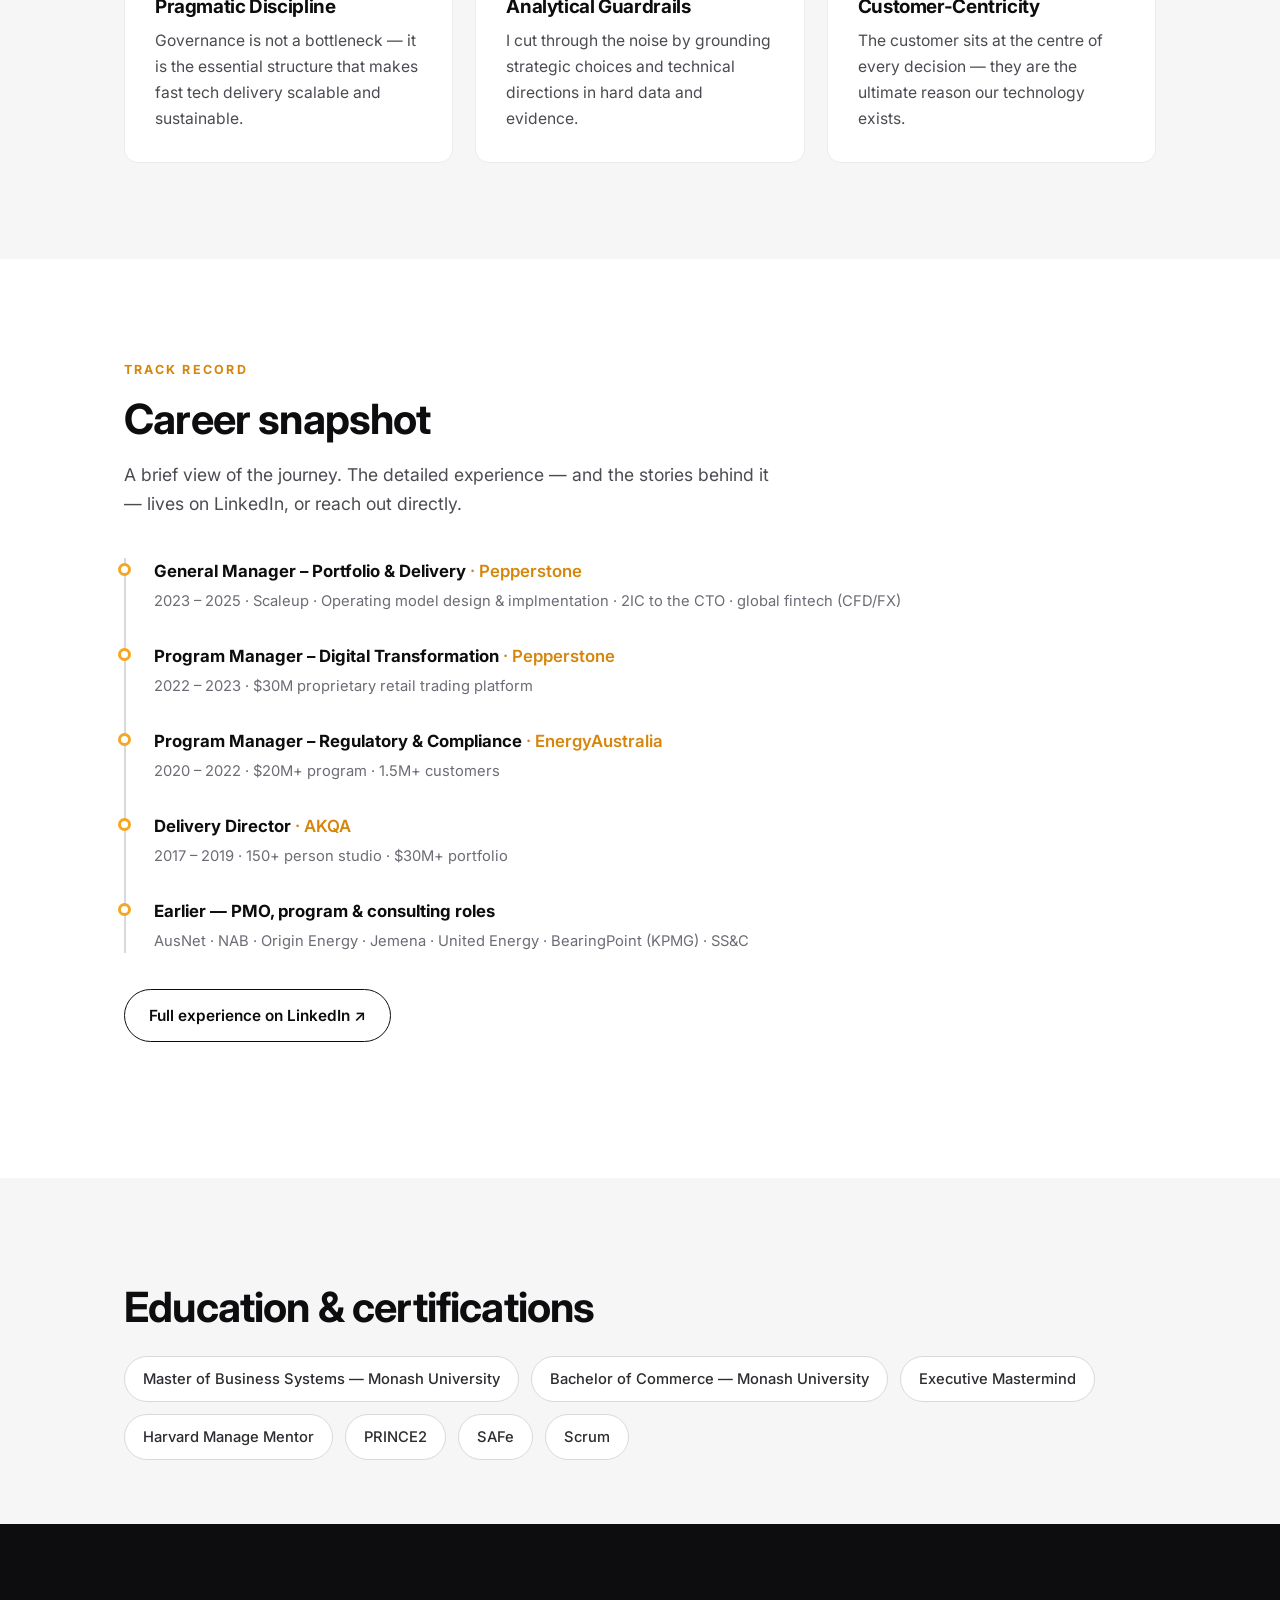
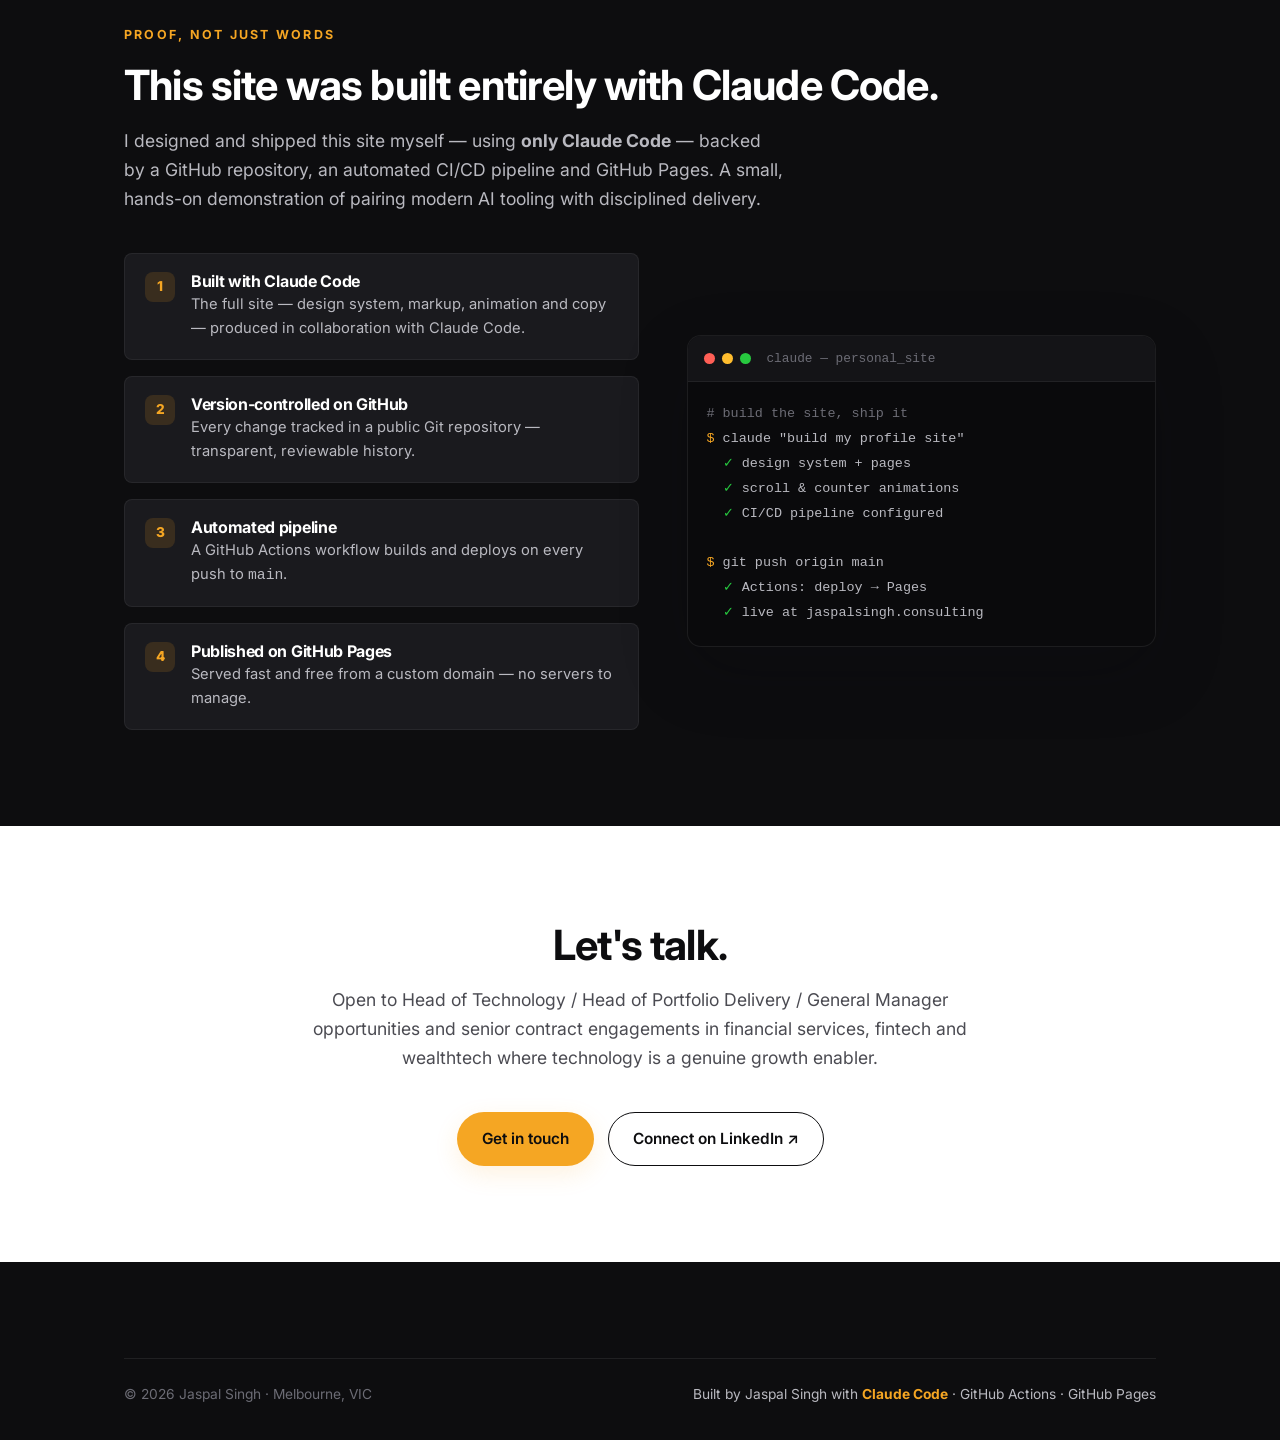
==== commit e041d3ab: "Update index.html" ====
--- a/index.html
+++ b/index.html
@@ -60,15 +60,11 @@
         <h1>Turning technology strategy into <span class="accent">delivered outcomes.</span></h1>
         <p class="hero__role">
           Technology Strategy &amp; Leadership <span class="sep">·</span> Portfolio &amp; Program Delivery
-          <span class="sep">·</span> Governance &amp; Financial Management
           <span class="sep">·</span> Operating Model Design
           <span class="sep">·</span> Financial Services, Fintech &amp; Wealthtech
         </p>
         <p class="hero__summary">
-          Technology executive with 20+ years building the people, capability and operating
-          models that turn organisational strategy into results. A trusted operator relied on
-          by CTOs and boards to get things done — most recently as General Manager and
-          second-in-command to the CTO at a global fintech.
+          Technology executive with 20+ years building the people, capability and technology that turns organisational strategy into results. A trusted operator relied on by CTOs and boards to get things done — most recently as General Manager and at a global fintech.
         </p>
         <div class="hero__cta">
           <a class="btn btn--primary" href="contact.html">Get in touch</a>
@@ -110,7 +106,7 @@
         <span class="eyebrow reveal">Who I am</span>
         <h2 class="section-title reveal">A trusted operator who builds capability and gets things done.</h2>
         <p class="section-lead reveal">
-          My experience spans fintech, trading platforms, banking and superannuation —
+          My experience spans fintech, trading platforms, banking and energy —
           including establishing a new crypto exchange line of business, leading regulatory
           and compliance programs, and engaging C-suite, boards and regulators with confidence.
           I design fit-for-purpose delivery operating models, build high-performing global teams,
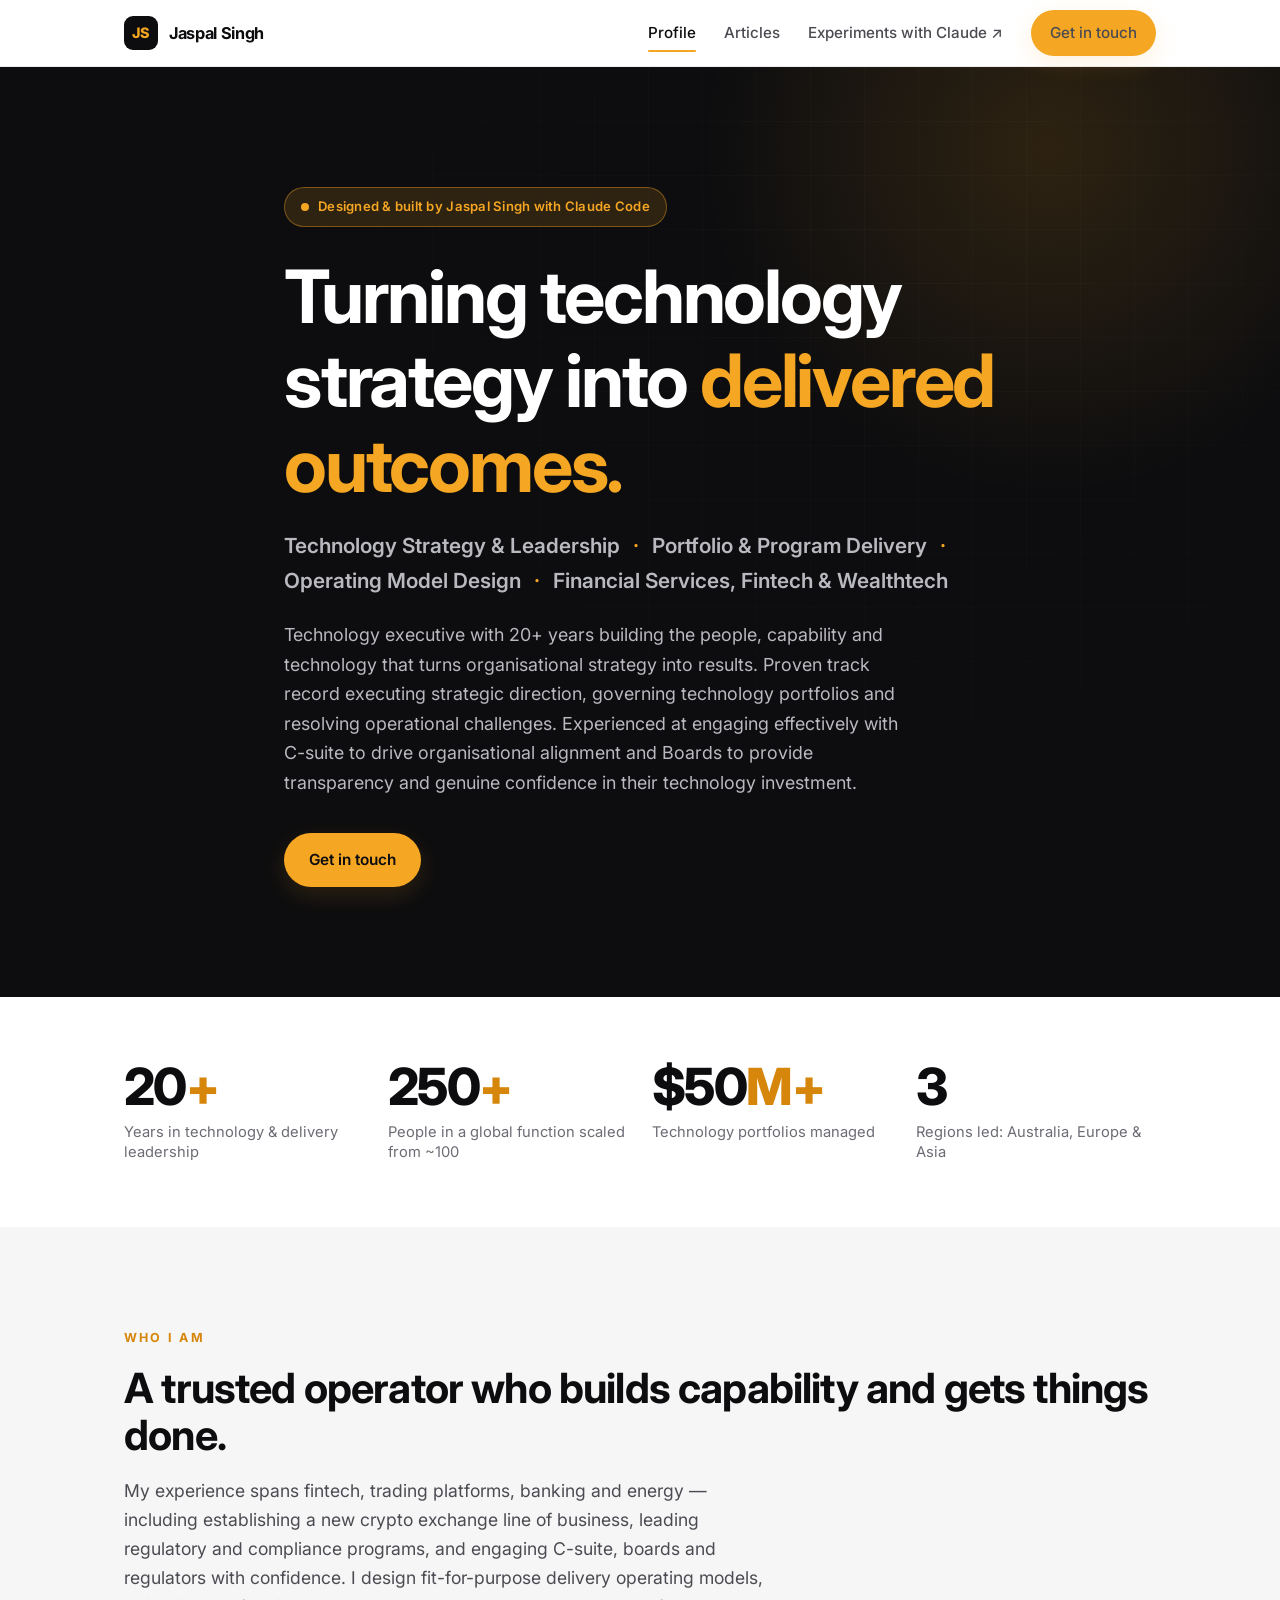
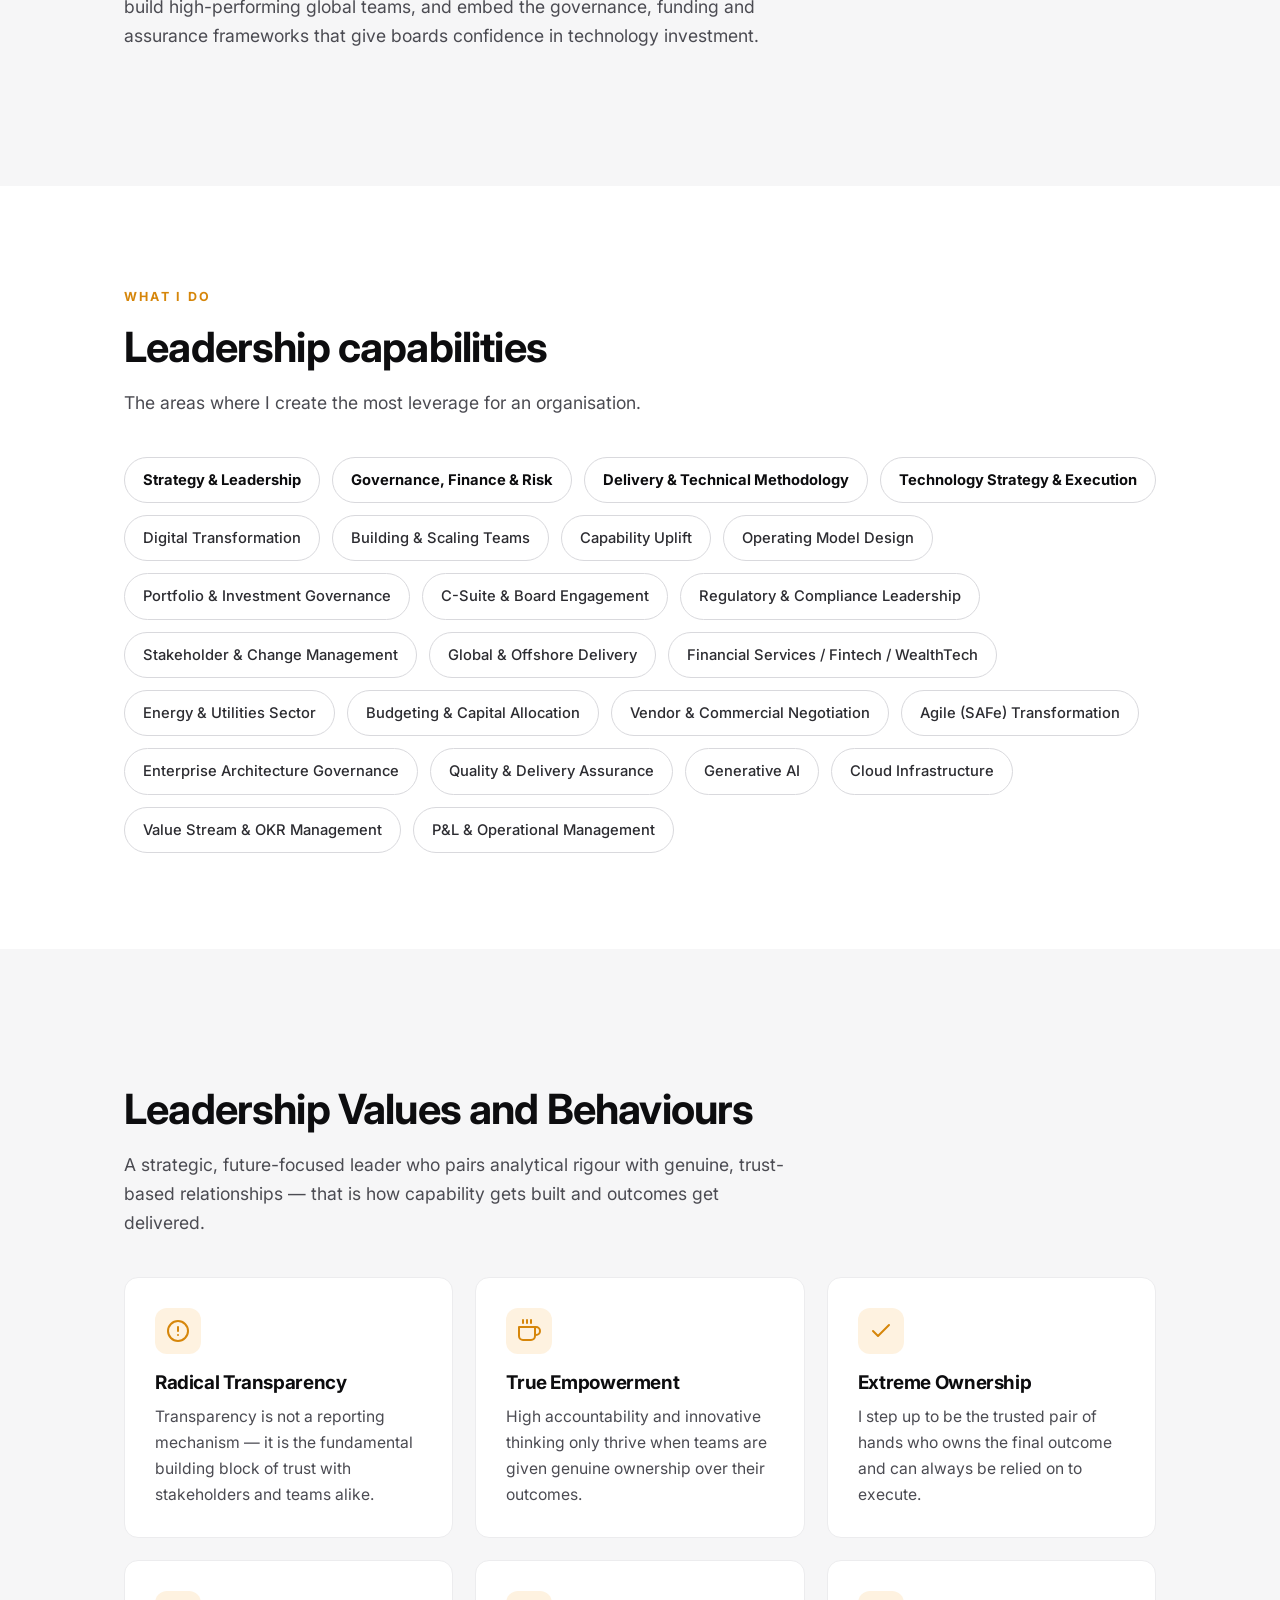
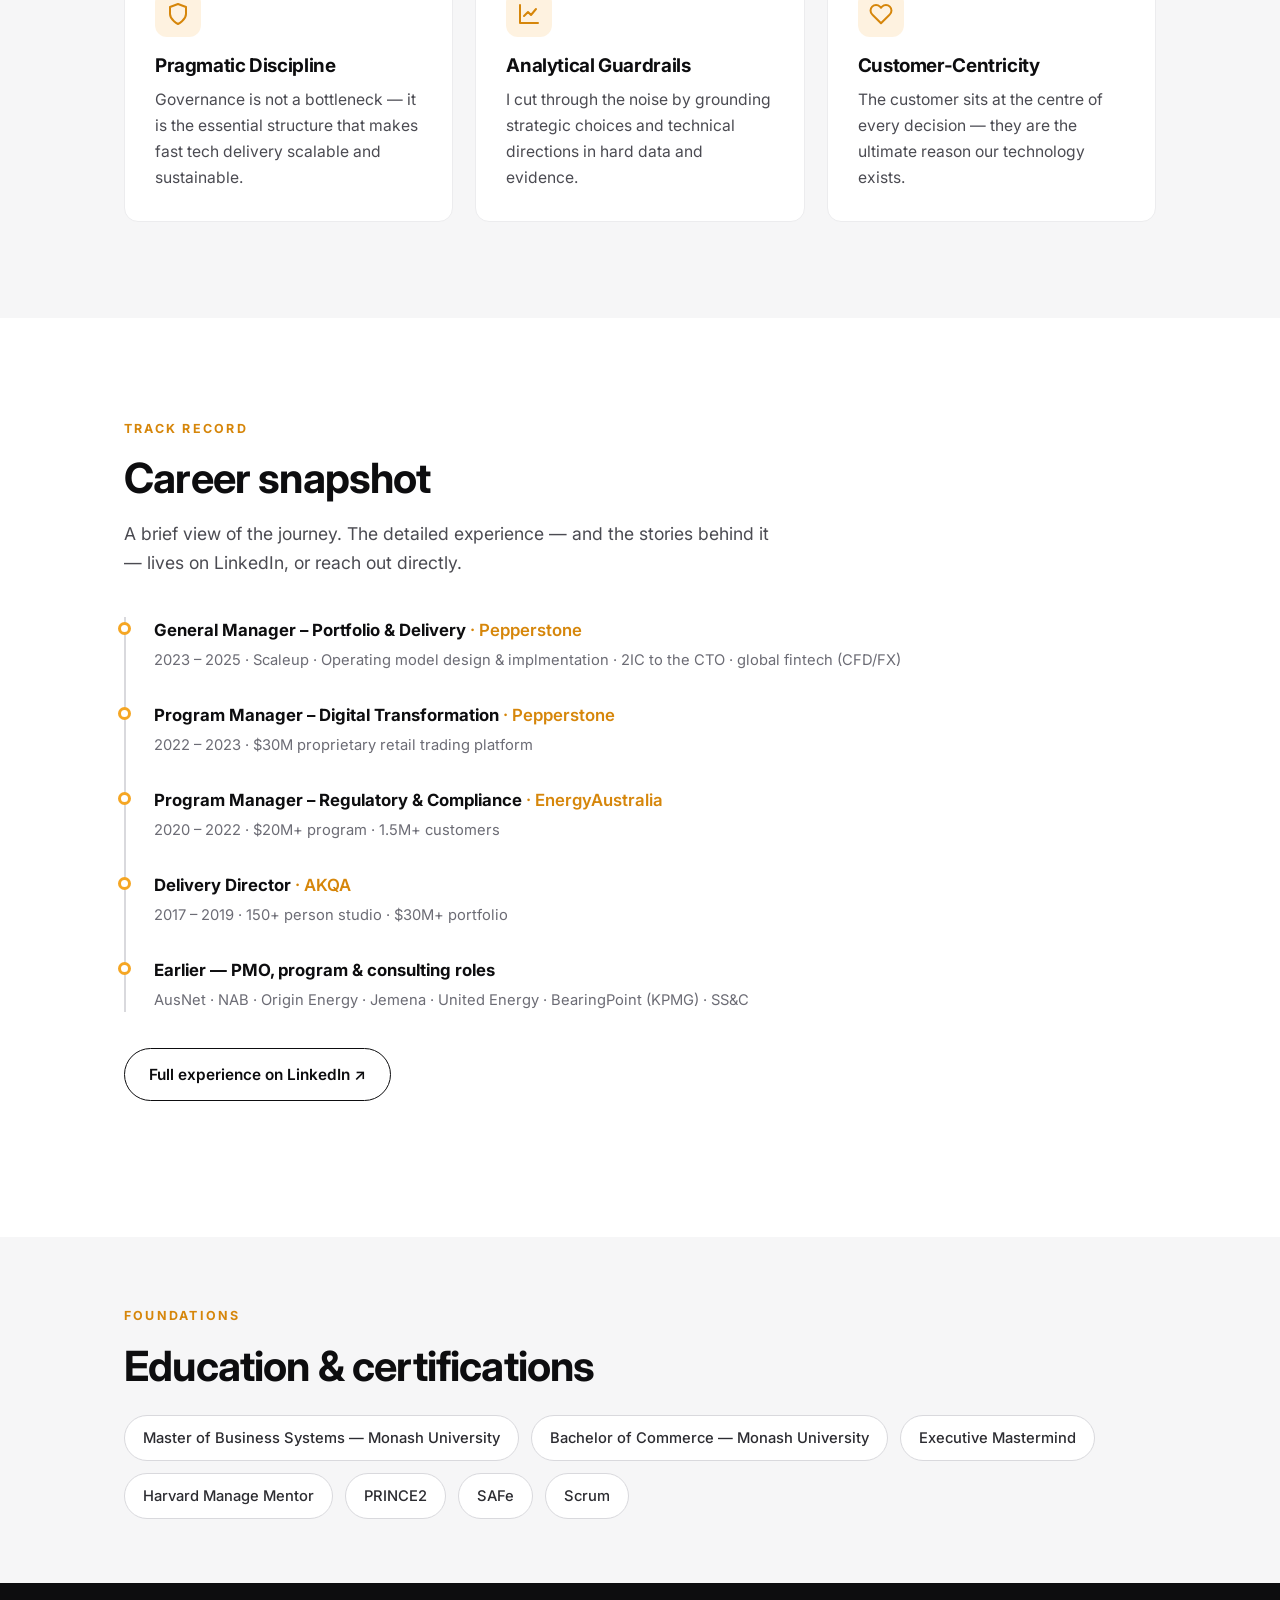
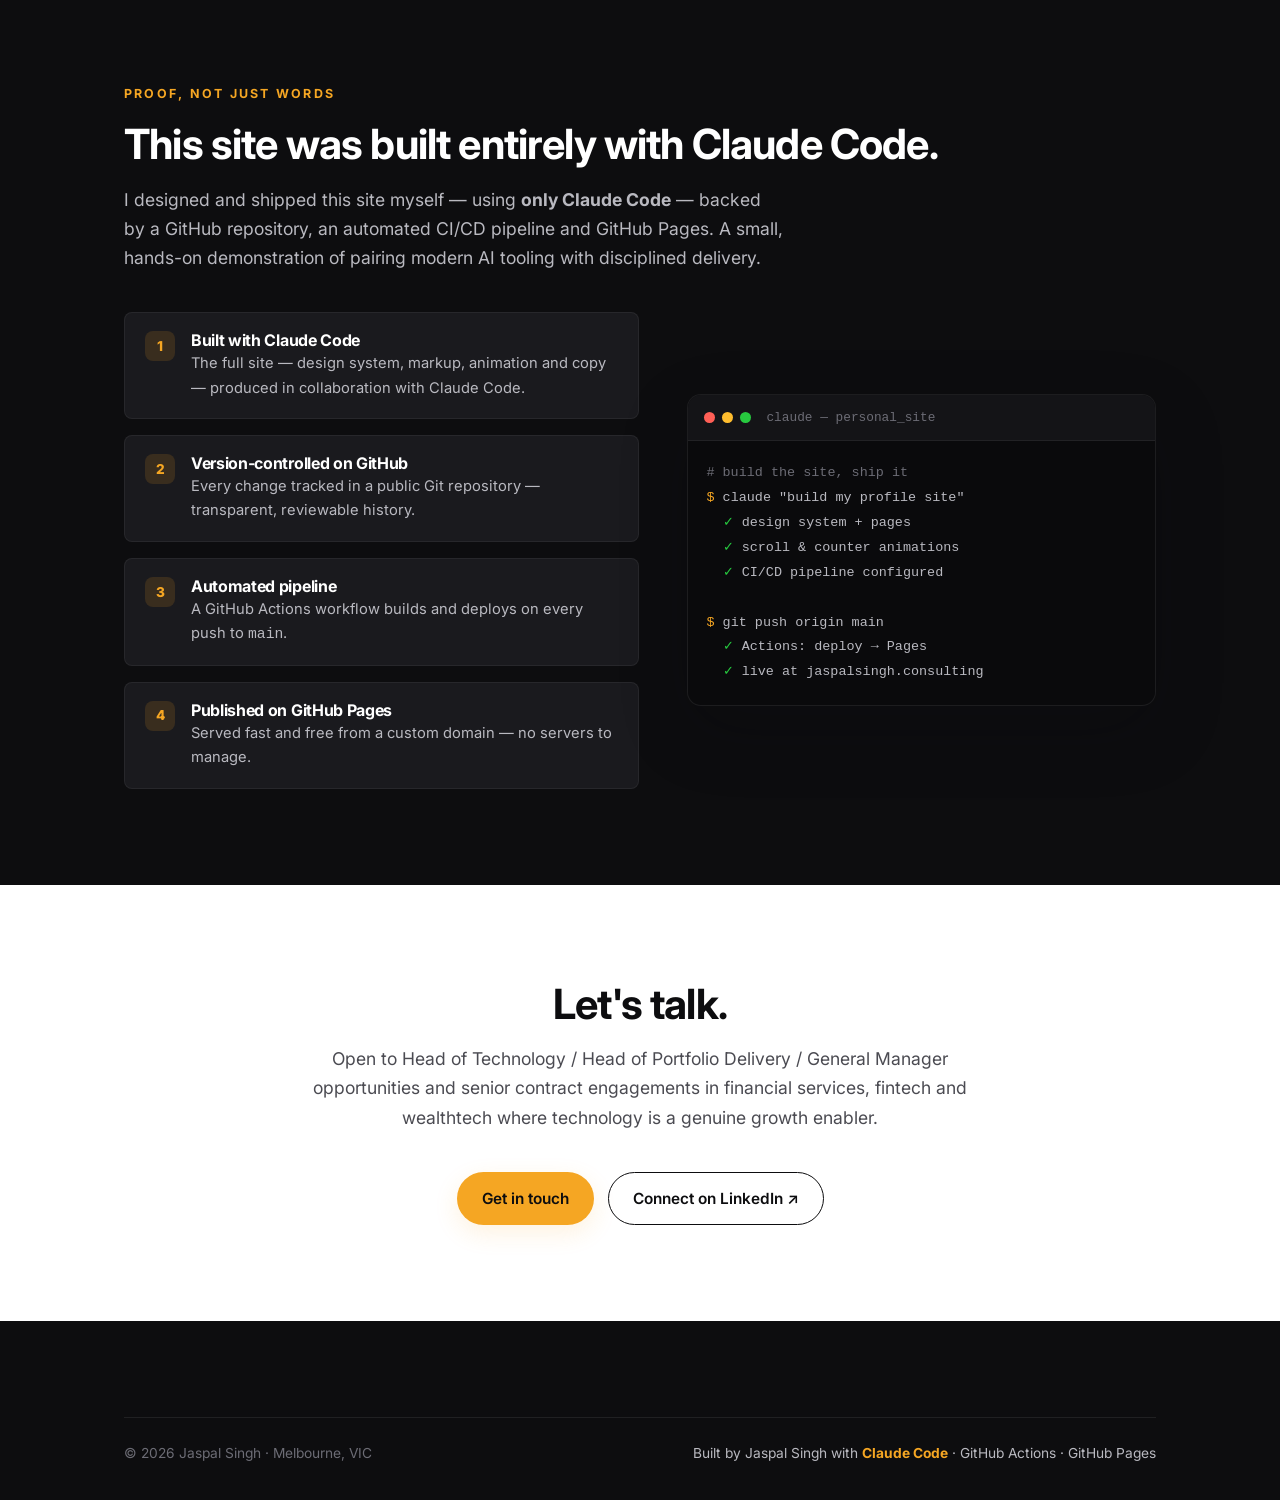
==== commit fc0caa3a: "Remove LinkedIn and Read Articles buttons from hero section" ====
--- a/index.html
+++ b/index.html
@@ -64,14 +64,10 @@
           <span class="sep">·</span> Financial Services, Fintech &amp; Wealthtech
         </p>
         <p class="hero__summary">
-          Technology executive with 20+ years building the people, capability and technology that turns organisational strategy into results. A trusted operator relied on by CTOs and boards to get things done — most recently as General Manager and at a global fintech.
+          Technology executive with 20+ years building the people, capability and technology that turns organisational strategy into results. Proven track record executing strategic direction, governing technology portfolios and resolving operational challenges. Experienced at engaging effectively with C-suite to drive organisational alignment and Boards to provide transparency and genuine confidence in their technology investment.
         </p>
         <div class="hero__cta">
           <a class="btn btn--primary" href="contact.html">Get in touch</a>
-          <a class="btn btn--ghost" href="https://www.linkedin.com/in/jaspalsinghau" target="_blank" rel="noopener">
-            View LinkedIn ↗
-          </a>
-          <a class="btn btn--ghost" href="articles.html">Read articles</a>
         </div>
       </div>
     </section>
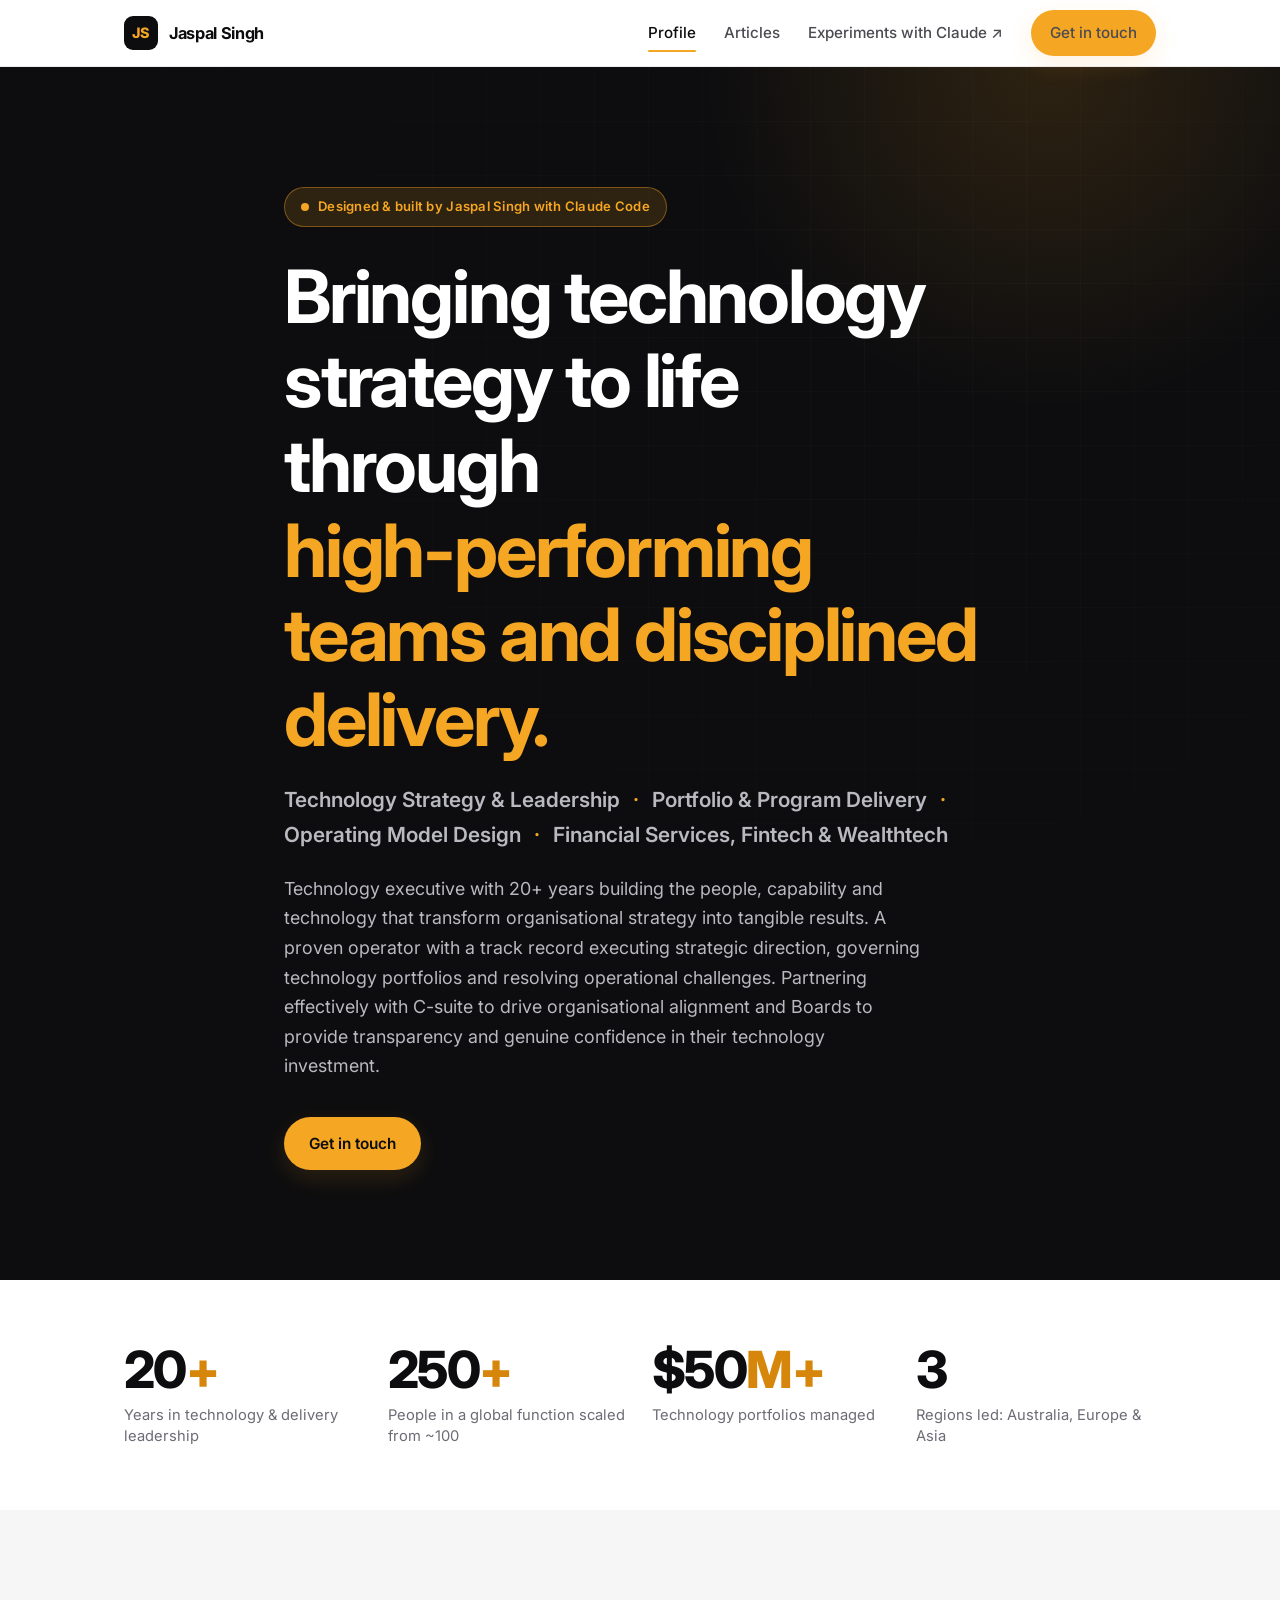
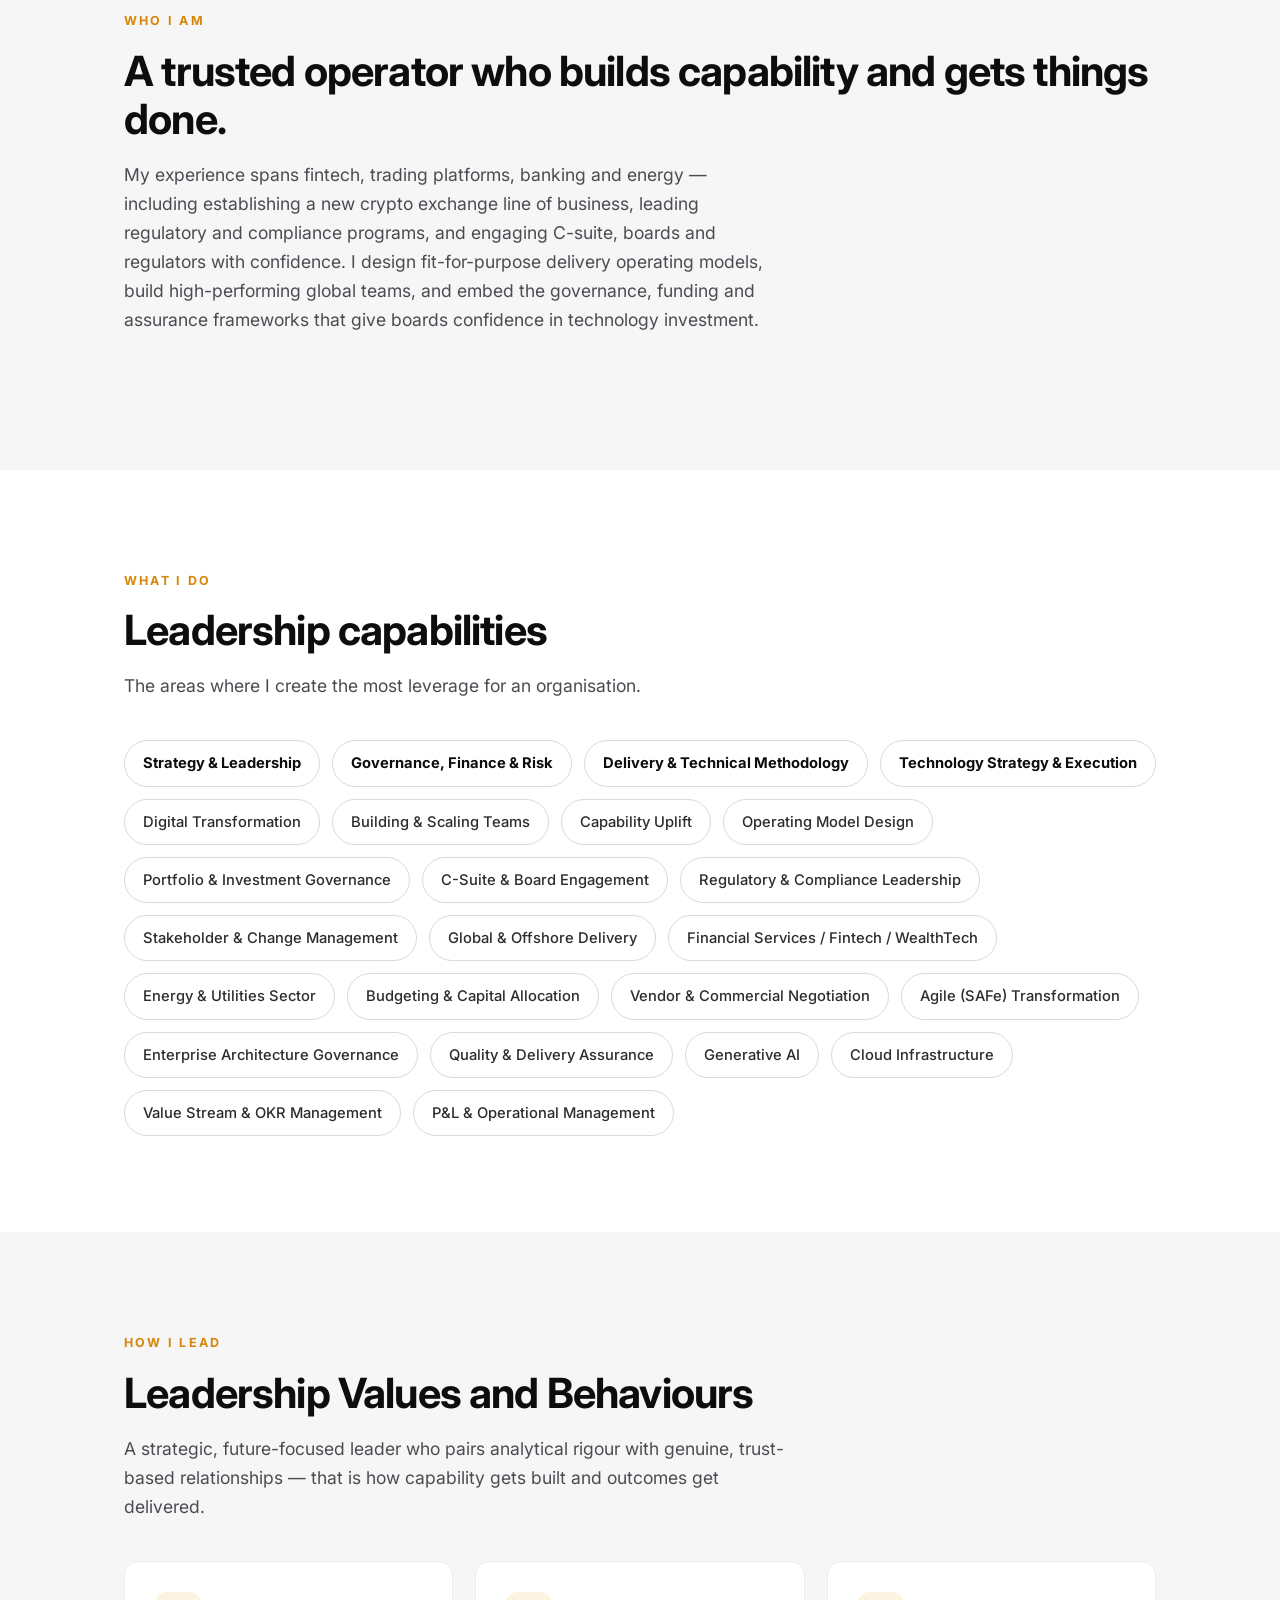
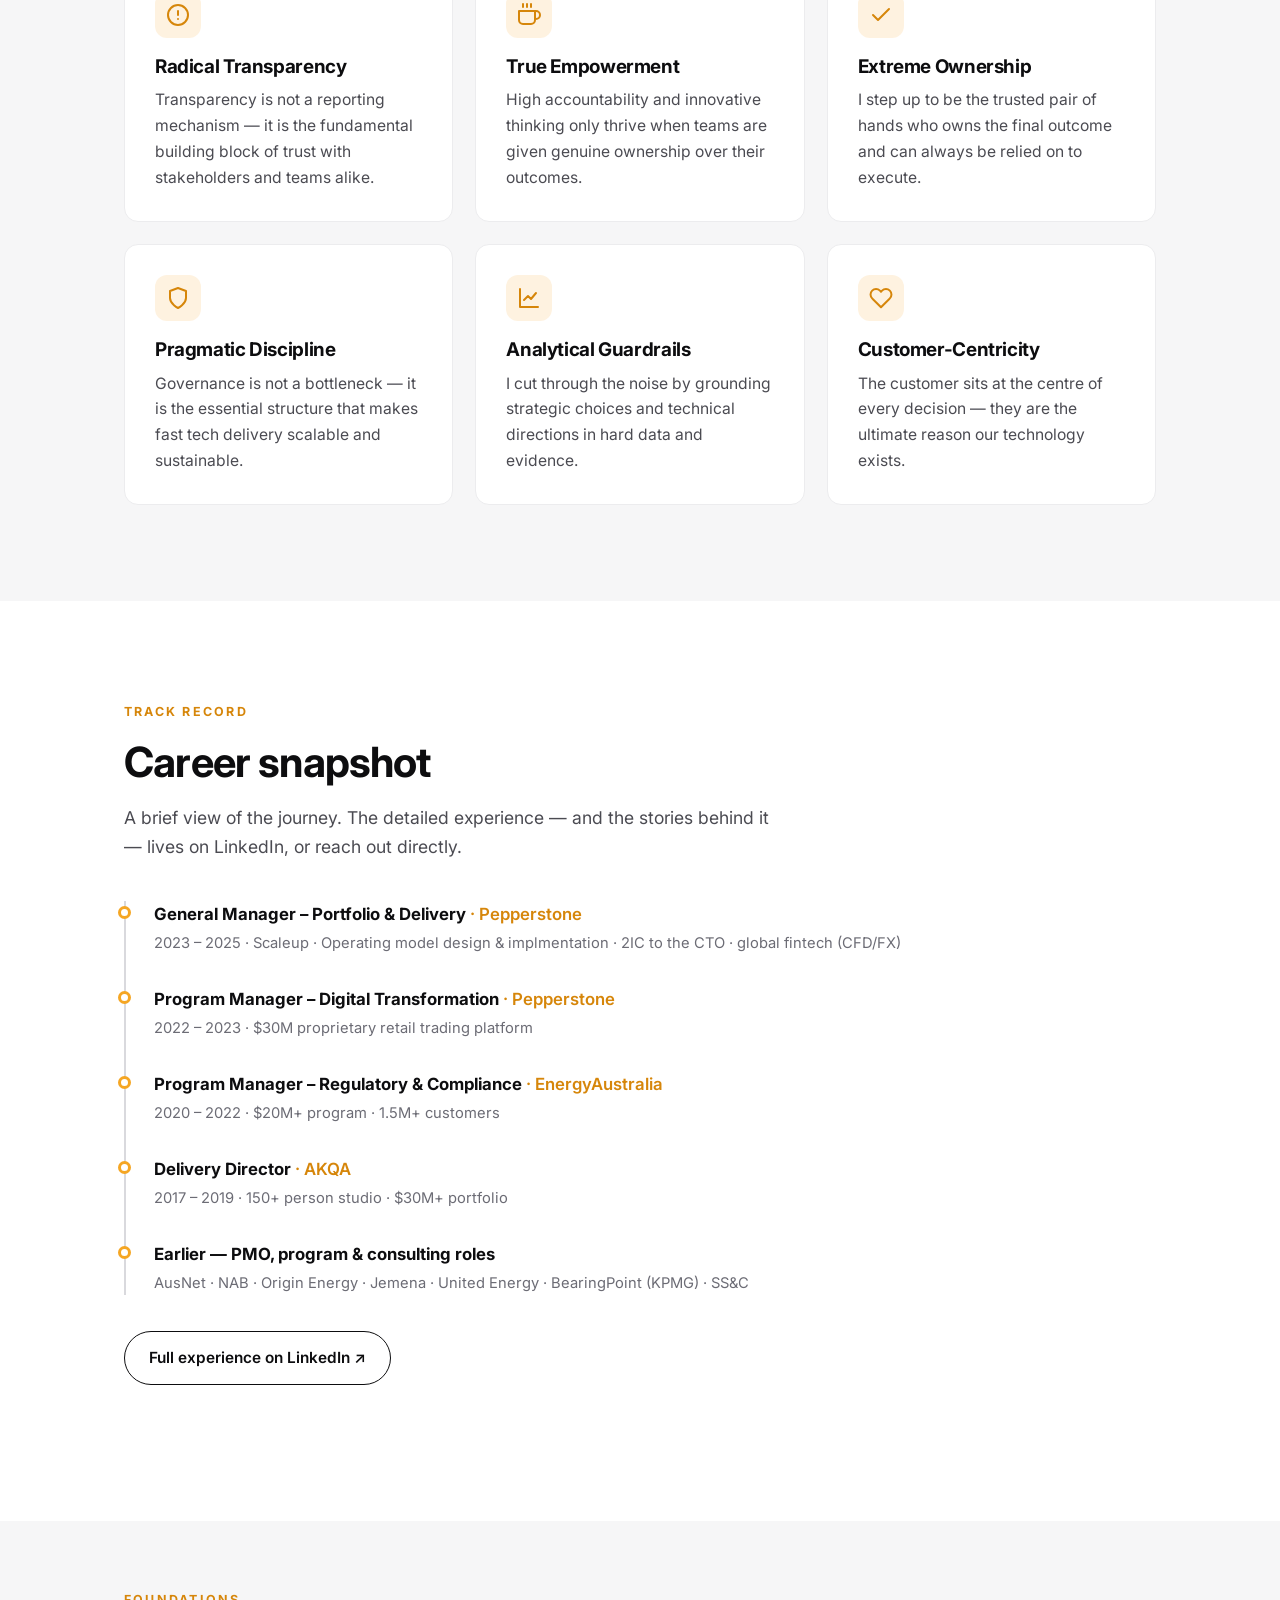
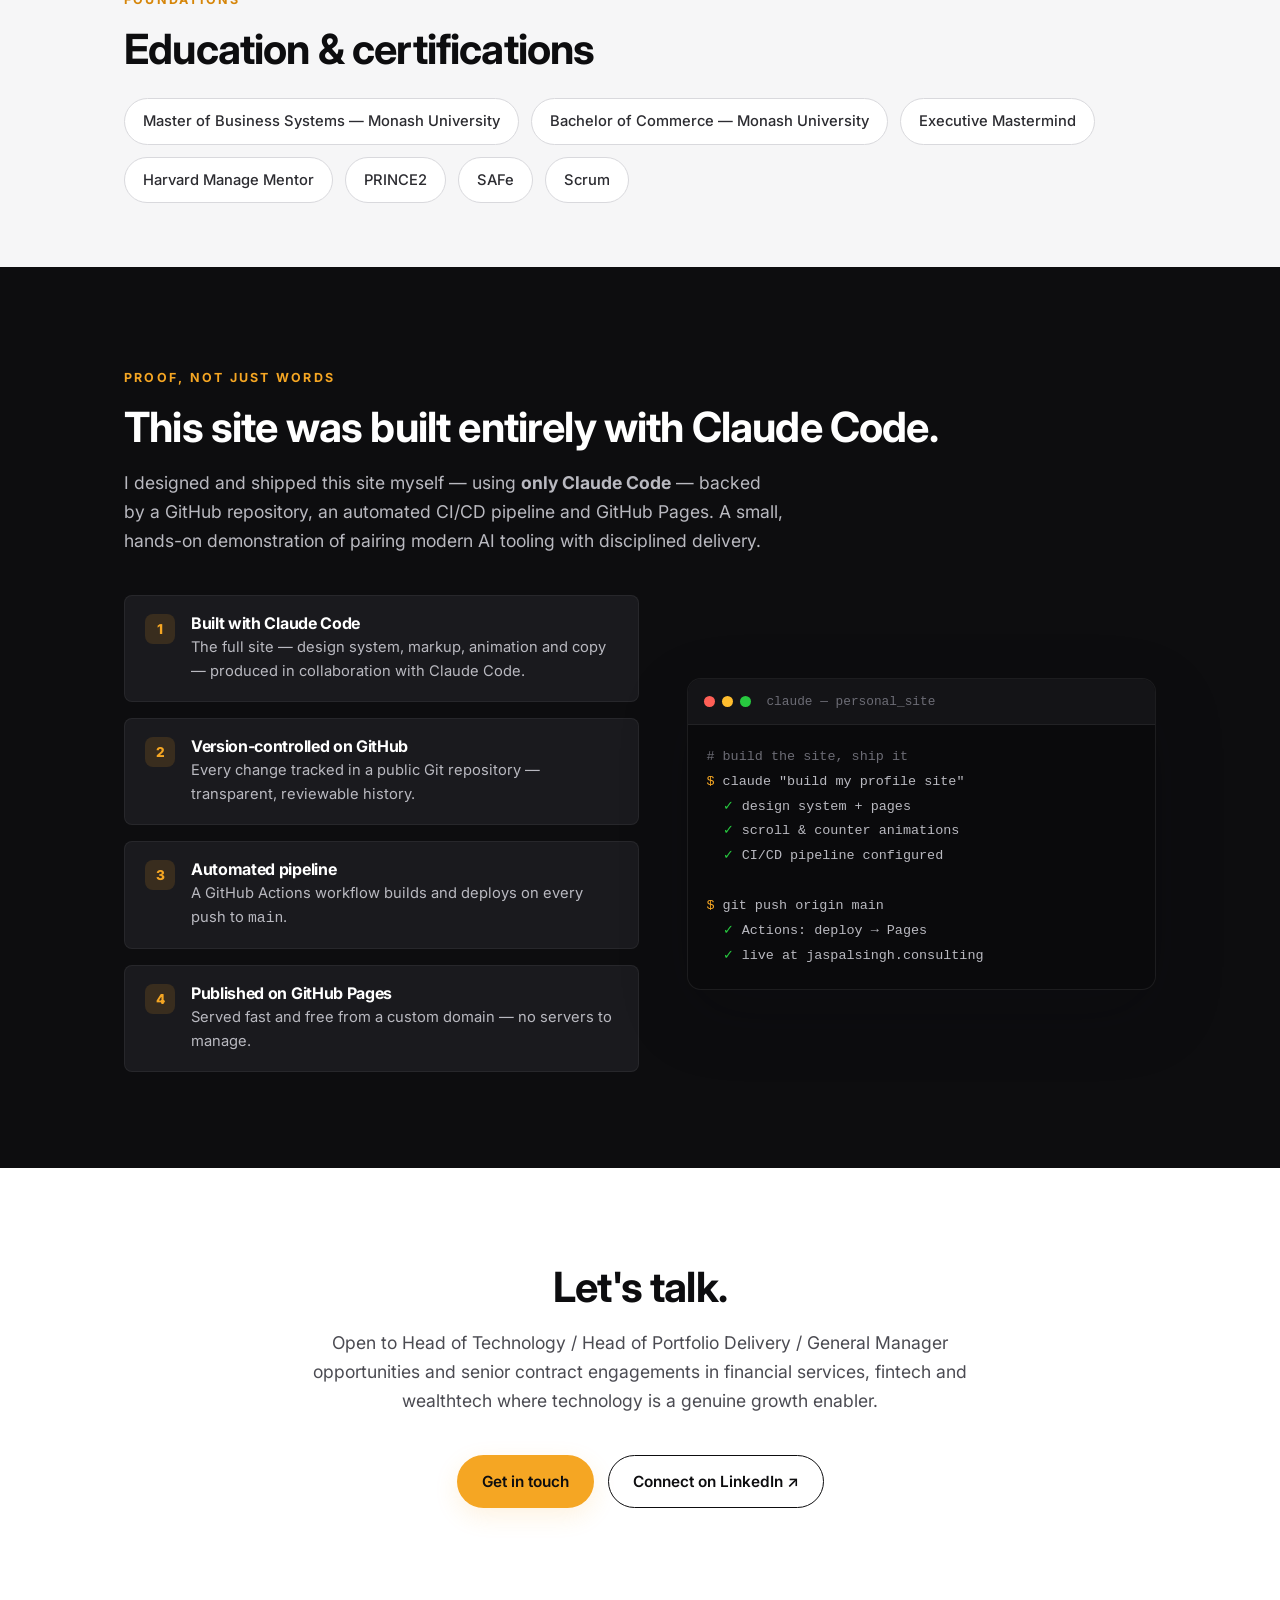
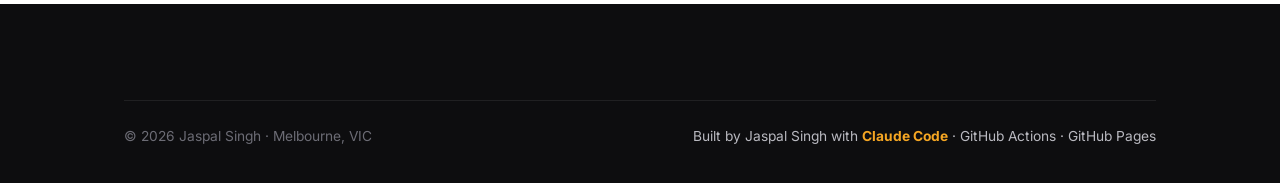
==== commit 3e4408a9: "Force line break after 'through' in hero heading" ====
--- a/index.html
+++ b/index.html
@@ -57,14 +57,14 @@
           <span class="dot" aria-hidden="true"></span>
           Designed &amp; built by Jaspal Singh with Claude Code
         </span>
-        <h1>Turning technology strategy into <span class="accent">delivered outcomes.</span></h1>
+        <h1>Bringing technology strategy to life through<br><span class="accent">high-performing teams and disciplined delivery.</span></h1>
         <p class="hero__role">
           Technology Strategy &amp; Leadership <span class="sep">·</span> Portfolio &amp; Program Delivery
           <span class="sep">·</span> Operating Model Design
           <span class="sep">·</span> Financial Services, Fintech &amp; Wealthtech
         </p>
         <p class="hero__summary">
-          Technology executive with 20+ years building the people, capability and technology that turns organisational strategy into results. Proven track record executing strategic direction, governing technology portfolios and resolving operational challenges. Experienced at engaging effectively with C-suite to drive organisational alignment and Boards to provide transparency and genuine confidence in their technology investment.
+          Technology executive with 20+ years building the people, capability and technology that transform organisational strategy into tangible results. A proven operator with a track record executing strategic direction, governing technology portfolios and resolving operational challenges. Partnering effectively with C-suite to drive organisational alignment and Boards to provide transparency and genuine confidence in their technology investment.
         </p>
         <div class="hero__cta">
           <a class="btn btn--primary" href="contact.html">Get in touch</a>
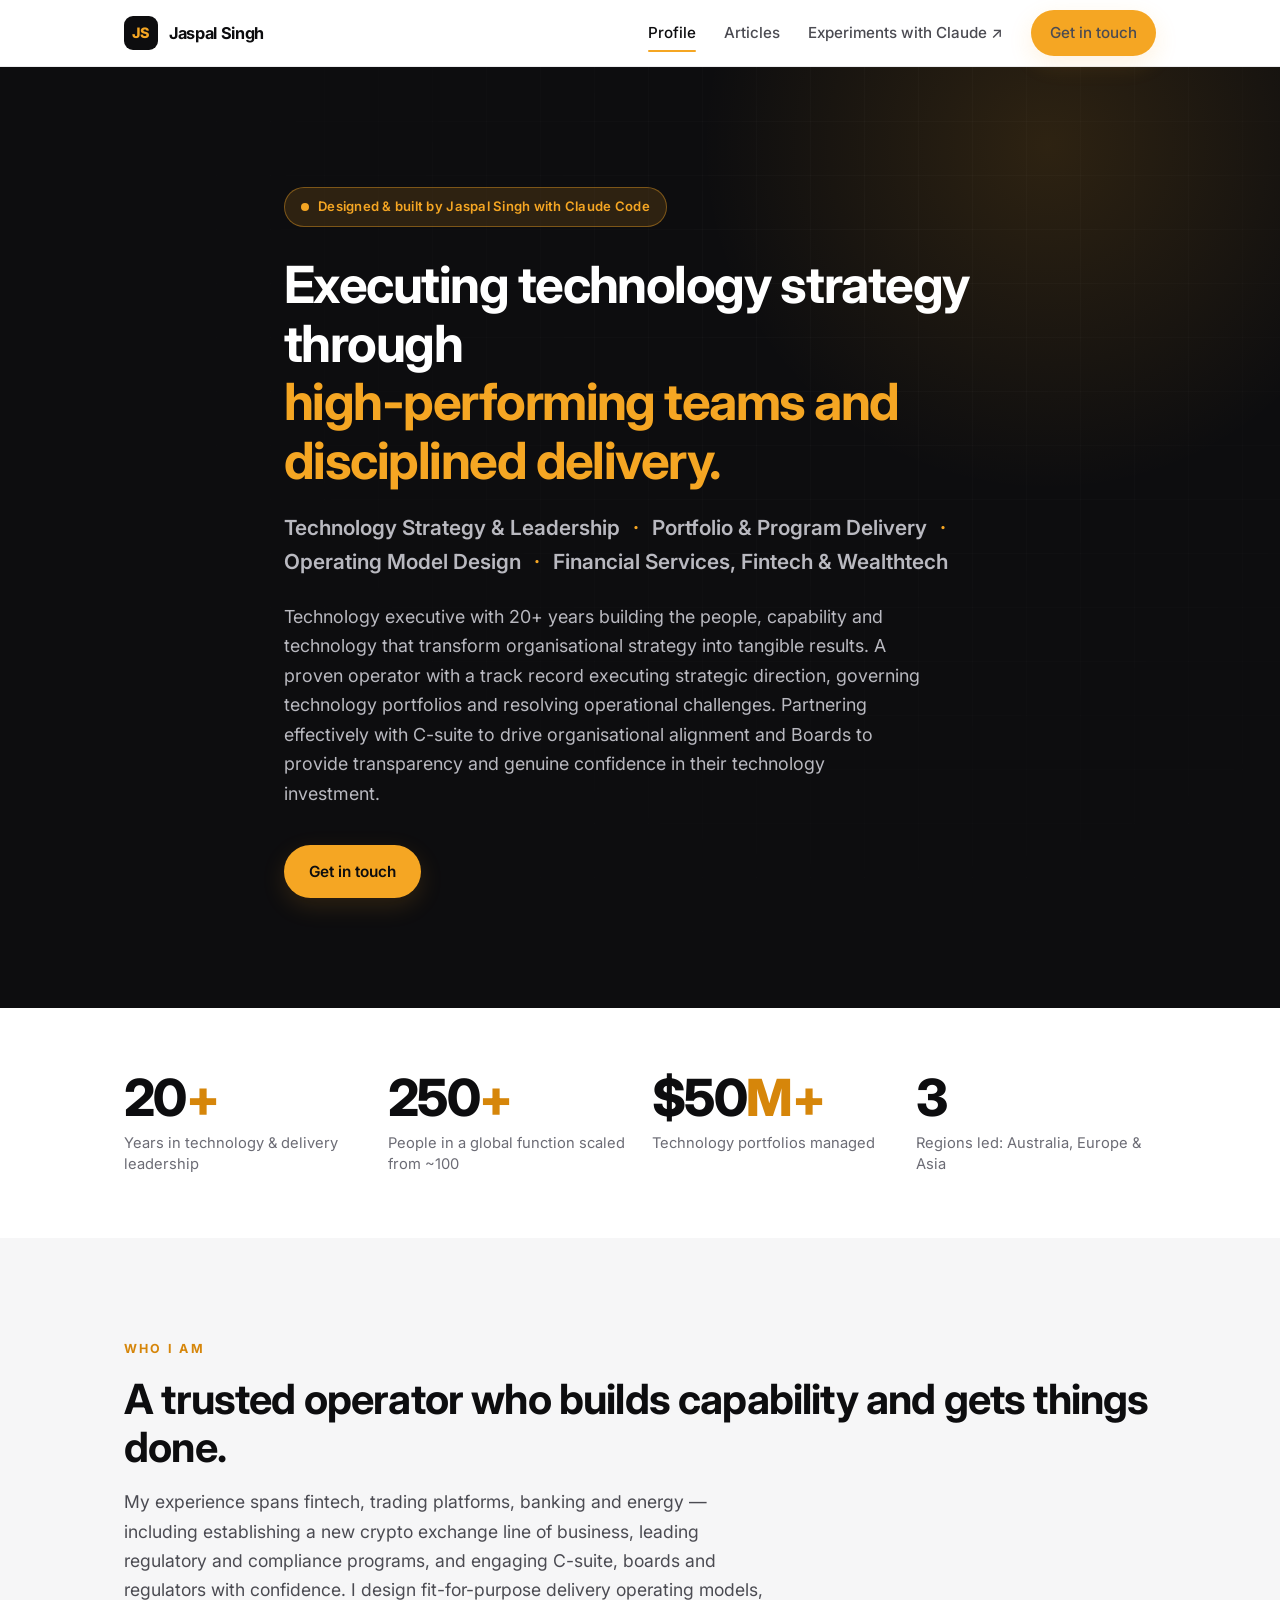
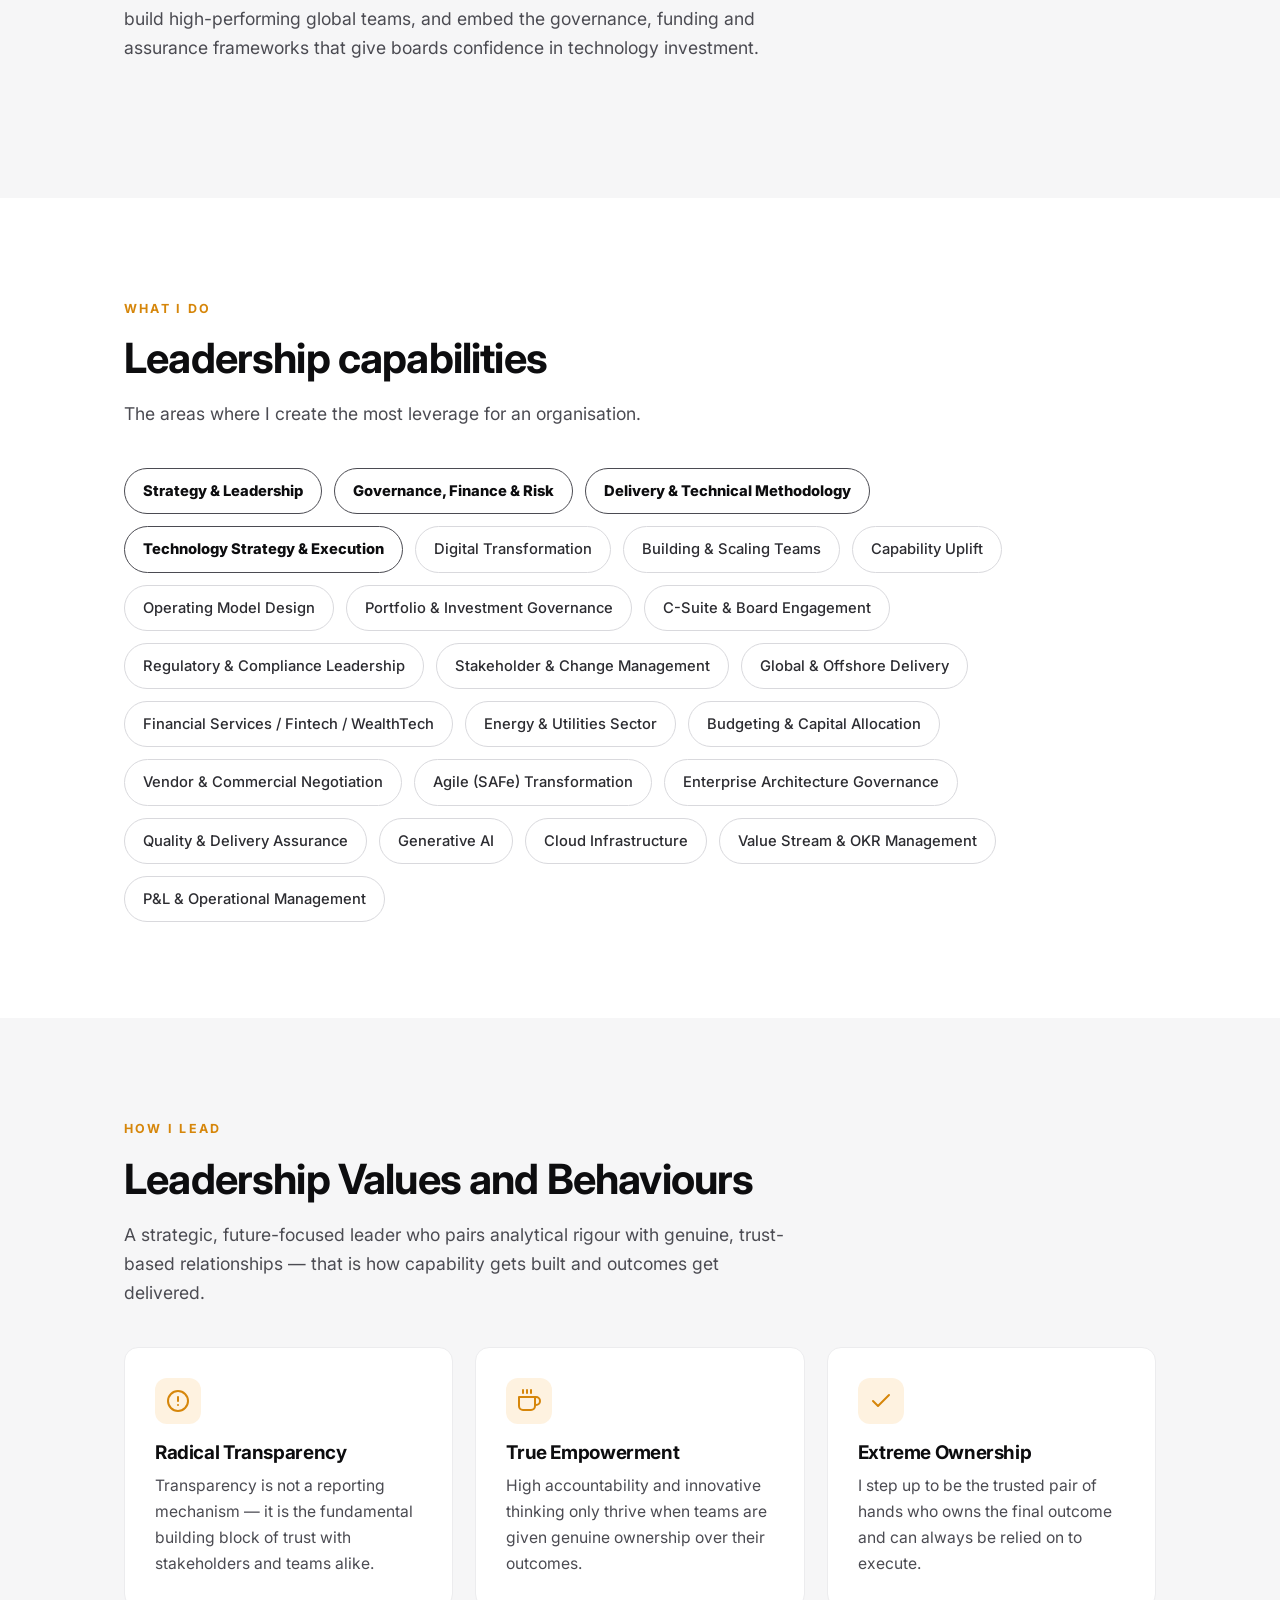
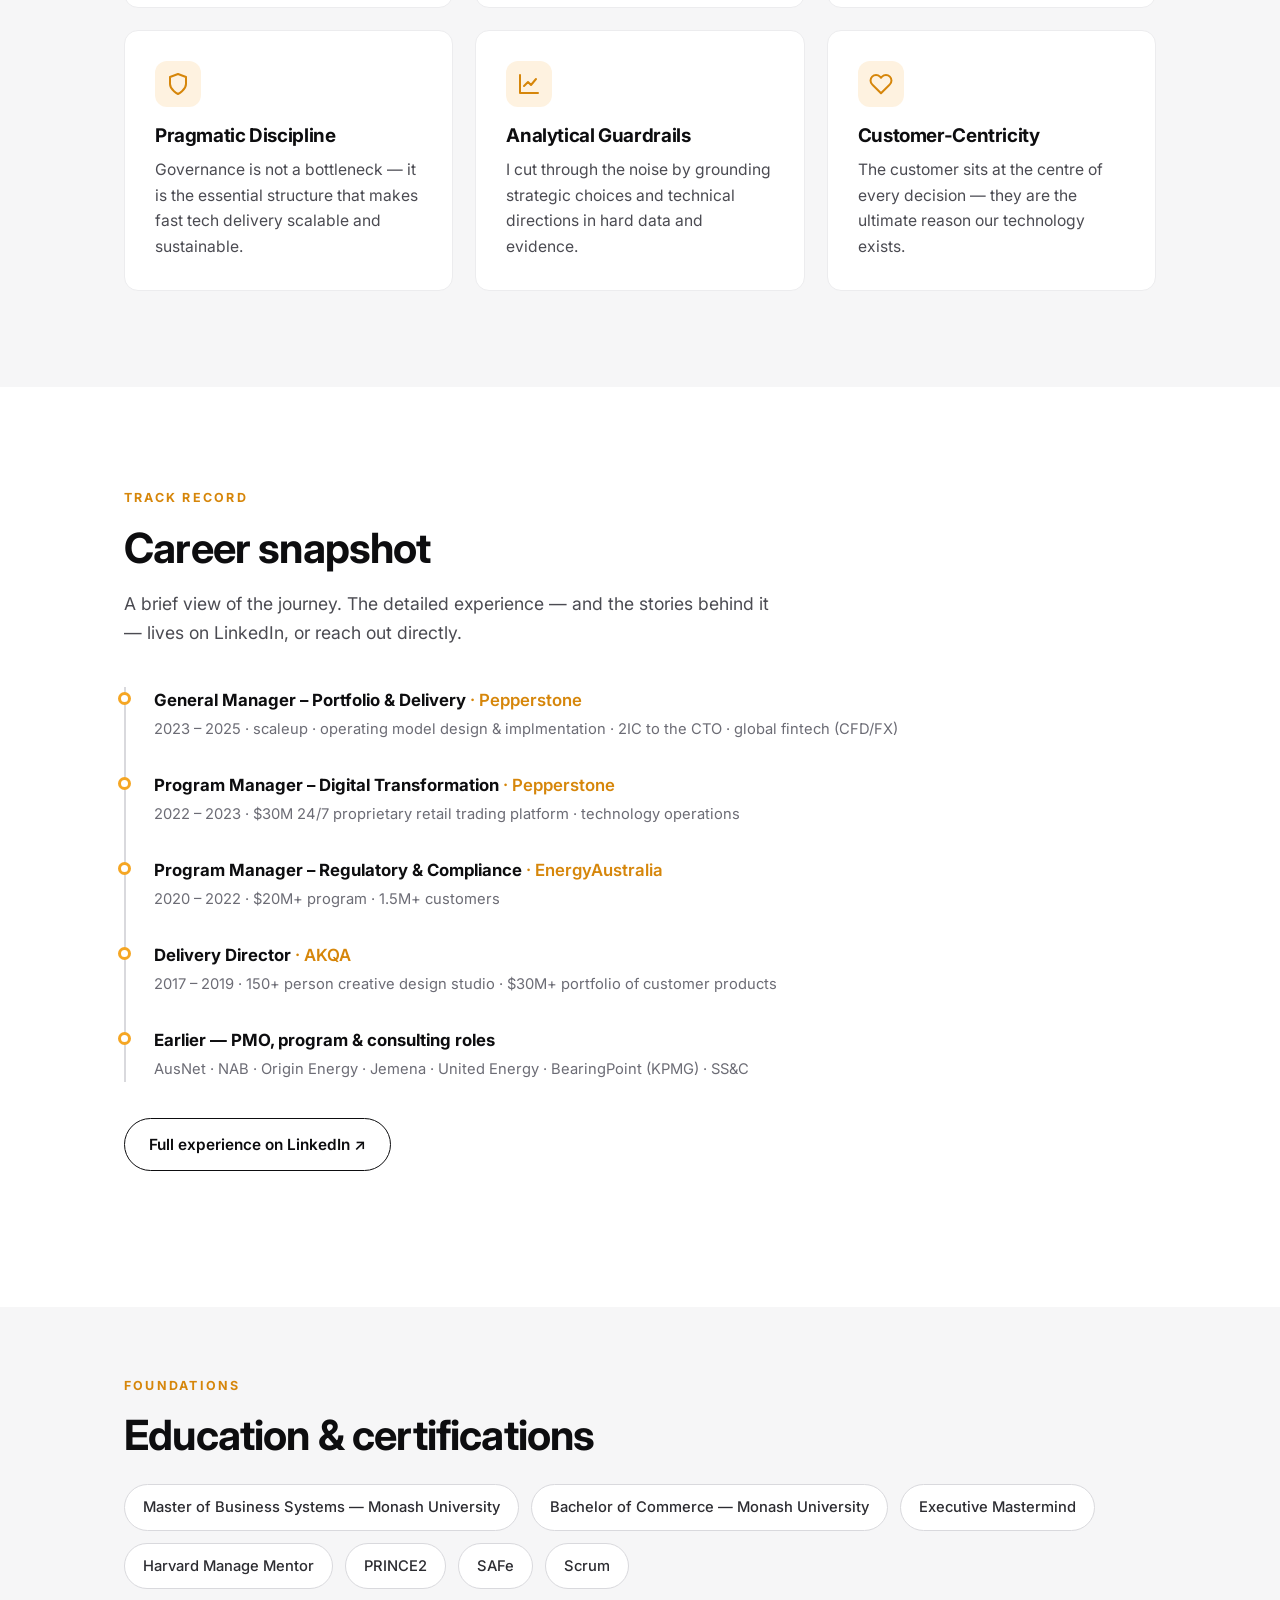
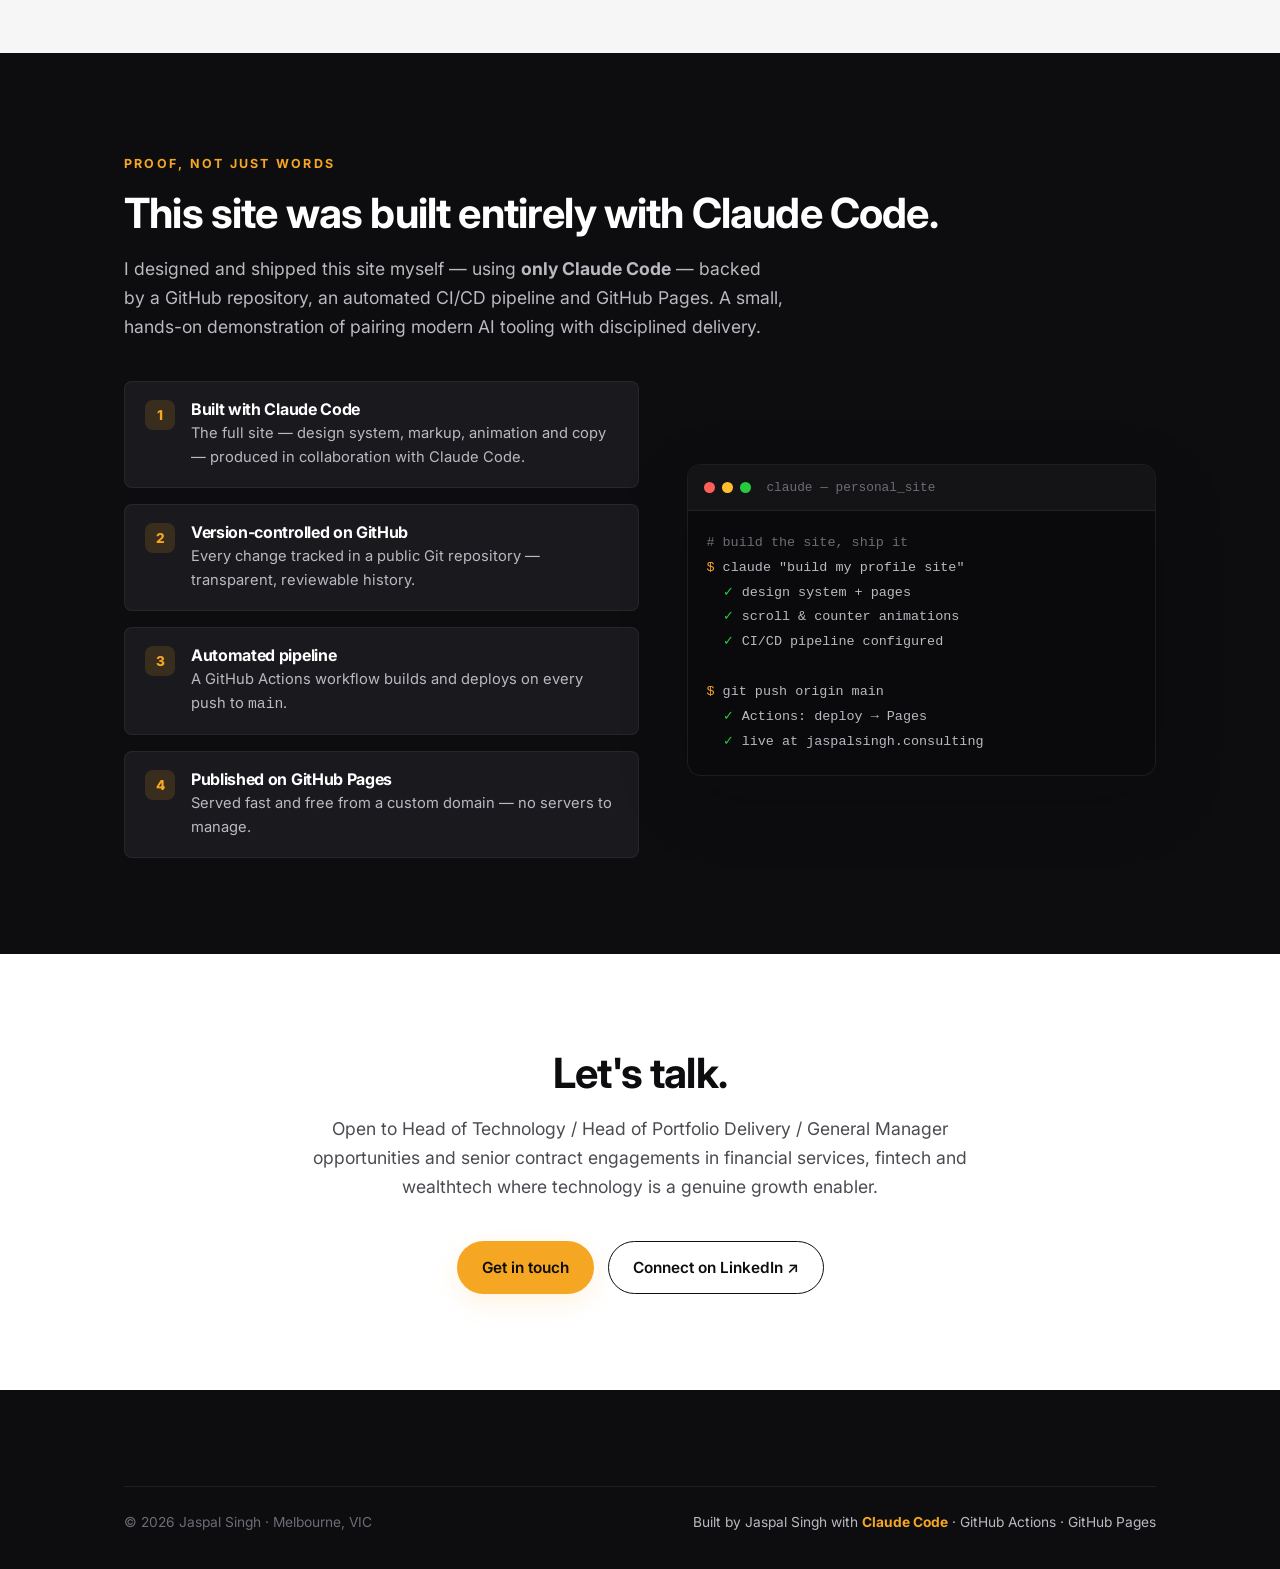
==== commit 26fea104: "Update job descriptions for clarity and detail" ====
--- a/index.html
+++ b/index.html
@@ -57,7 +57,7 @@
           <span class="dot" aria-hidden="true"></span>
           Designed &amp; built by Jaspal Singh with Claude Code
         </span>
-        <h1>Bringing technology strategy to life through<br><span class="accent">high-performing teams and disciplined delivery.</span></h1>
+        <h1>Executing technology strategy through<br><span class="accent">high-performing teams and disciplined delivery.</span></h1>
         <p class="hero__role">
           Technology Strategy &amp; Leadership <span class="sep">·</span> Portfolio &amp; Program Delivery
           <span class="sep">·</span> Operating Model Design
@@ -215,11 +215,11 @@
         <div class="timeline reveal" data-delay="1">
           <div class="tl-item">
             <div class="tl-item__role">General Manager – Portfolio &amp; Delivery <span class="tl-item__org">· Pepperstone</span></div>
-            <div class="tl-item__meta">2023 – 2025 · Scaleup · Operating model design &amp; implmentation · 2IC to the CTO · global fintech (CFD/FX)</div>
+            <div class="tl-item__meta">2023 – 2025 · scaleup · operating model design &amp; implmentation · 2IC to the CTO · global fintech (CFD/FX)</div>
           </div>
           <div class="tl-item">
             <div class="tl-item__role">Program Manager – Digital Transformation <span class="tl-item__org">· Pepperstone</span></div>
-            <div class="tl-item__meta">2022 – 2023 · $30M proprietary retail trading platform</div>
+            <div class="tl-item__meta">2022 – 2023 · $30M 24/7 proprietary retail trading platform · technology operations</div>
           </div>
           <div class="tl-item">
             <div class="tl-item__role">Program Manager – Regulatory &amp; Compliance <span class="tl-item__org">· EnergyAustralia</span></div>
@@ -227,7 +227,7 @@
           </div>
           <div class="tl-item">
             <div class="tl-item__role">Delivery Director <span class="tl-item__org">· AKQA</span></div>
-            <div class="tl-item__meta">2017 – 2019 · 150+ person studio · $30M+ portfolio</div>
+            <div class="tl-item__meta">2017 – 2019 · 150+ person creative design studio · $30M+ portfolio of customer products</div>
           </div>
           <div class="tl-item">
             <div class="tl-item__role">Earlier — PMO, program &amp; consulting roles</div>
--- a/assets/css/styles.css
+++ b/assets/css/styles.css
@@ -202,7 +202,7 @@
   100% { box-shadow: 0 0 0 0 rgba(245,166,35,0); }
 }
 .hero h1 {
-  font-size: clamp(2.6rem, 6.5vw, 4.6rem);
+  font-size: clamp(2rem, 4.5vw, 3.2rem);
   letter-spacing: -0.03em;
   margin-bottom: 18px;
 }
@@ -259,7 +259,7 @@
   color: var(--grey-700);
   transition: transform 0.2s var(--ease), border-color 0.2s, color 0.2s, box-shadow 0.2s;
 }
-.tag--bold { font-weight: 700; color: var(--ink); }
+.tag--bold { font-weight: 800; color: var(--ink); border-color: var(--grey-600); }
 .tag:hover {
   transform: translateY(-2px);
   border-color: var(--accent);
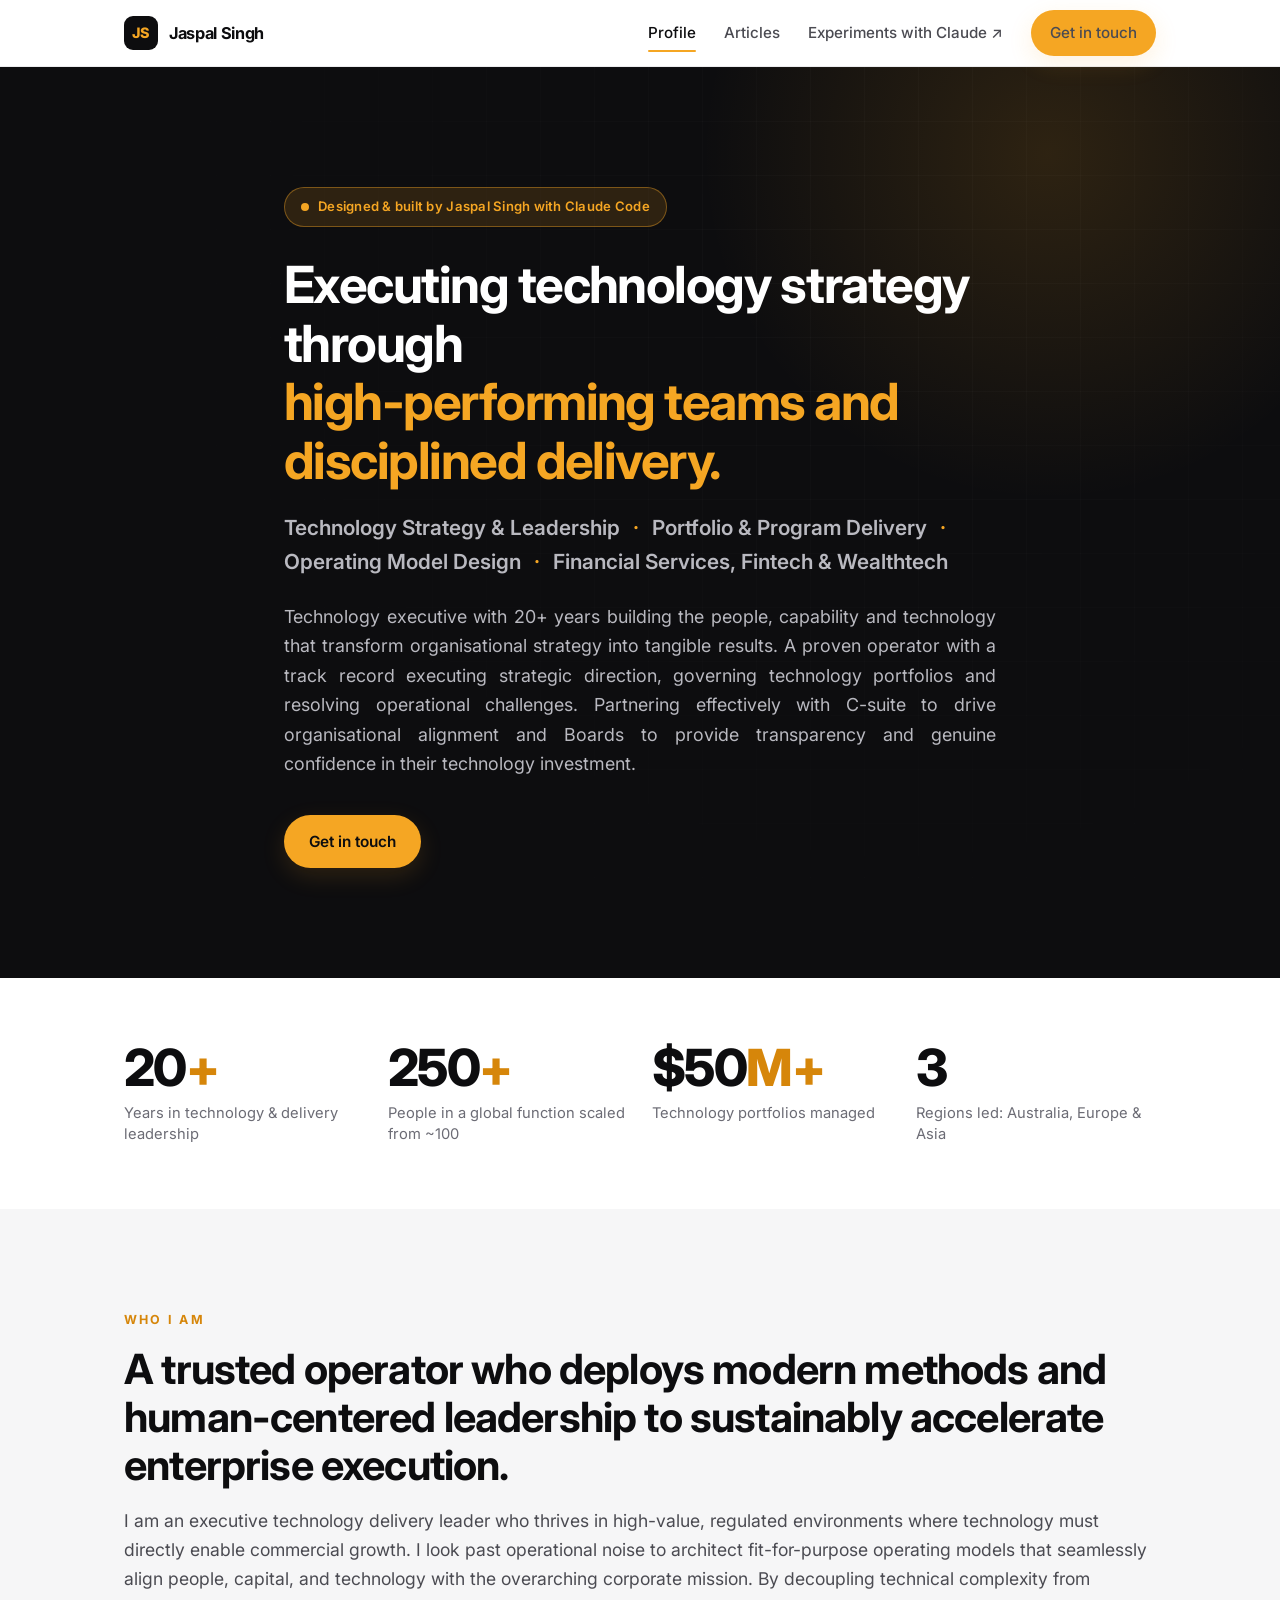
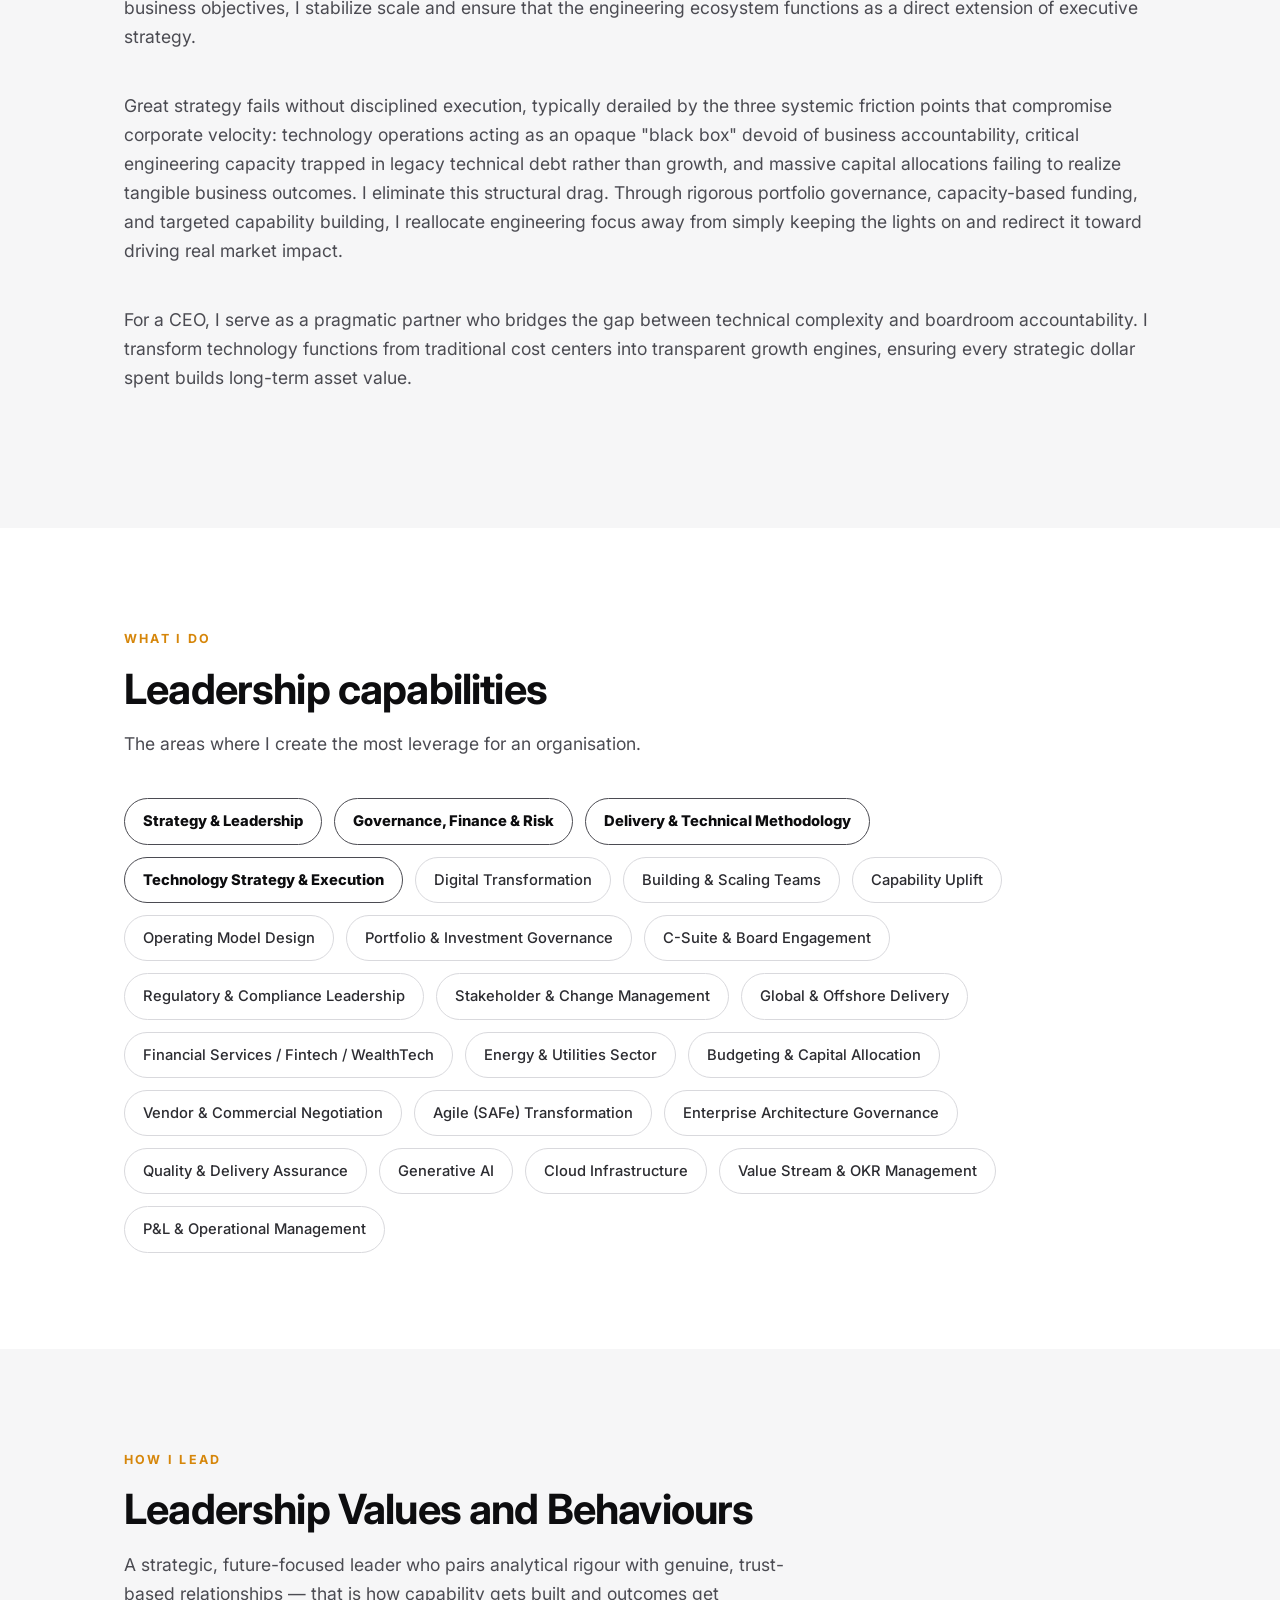
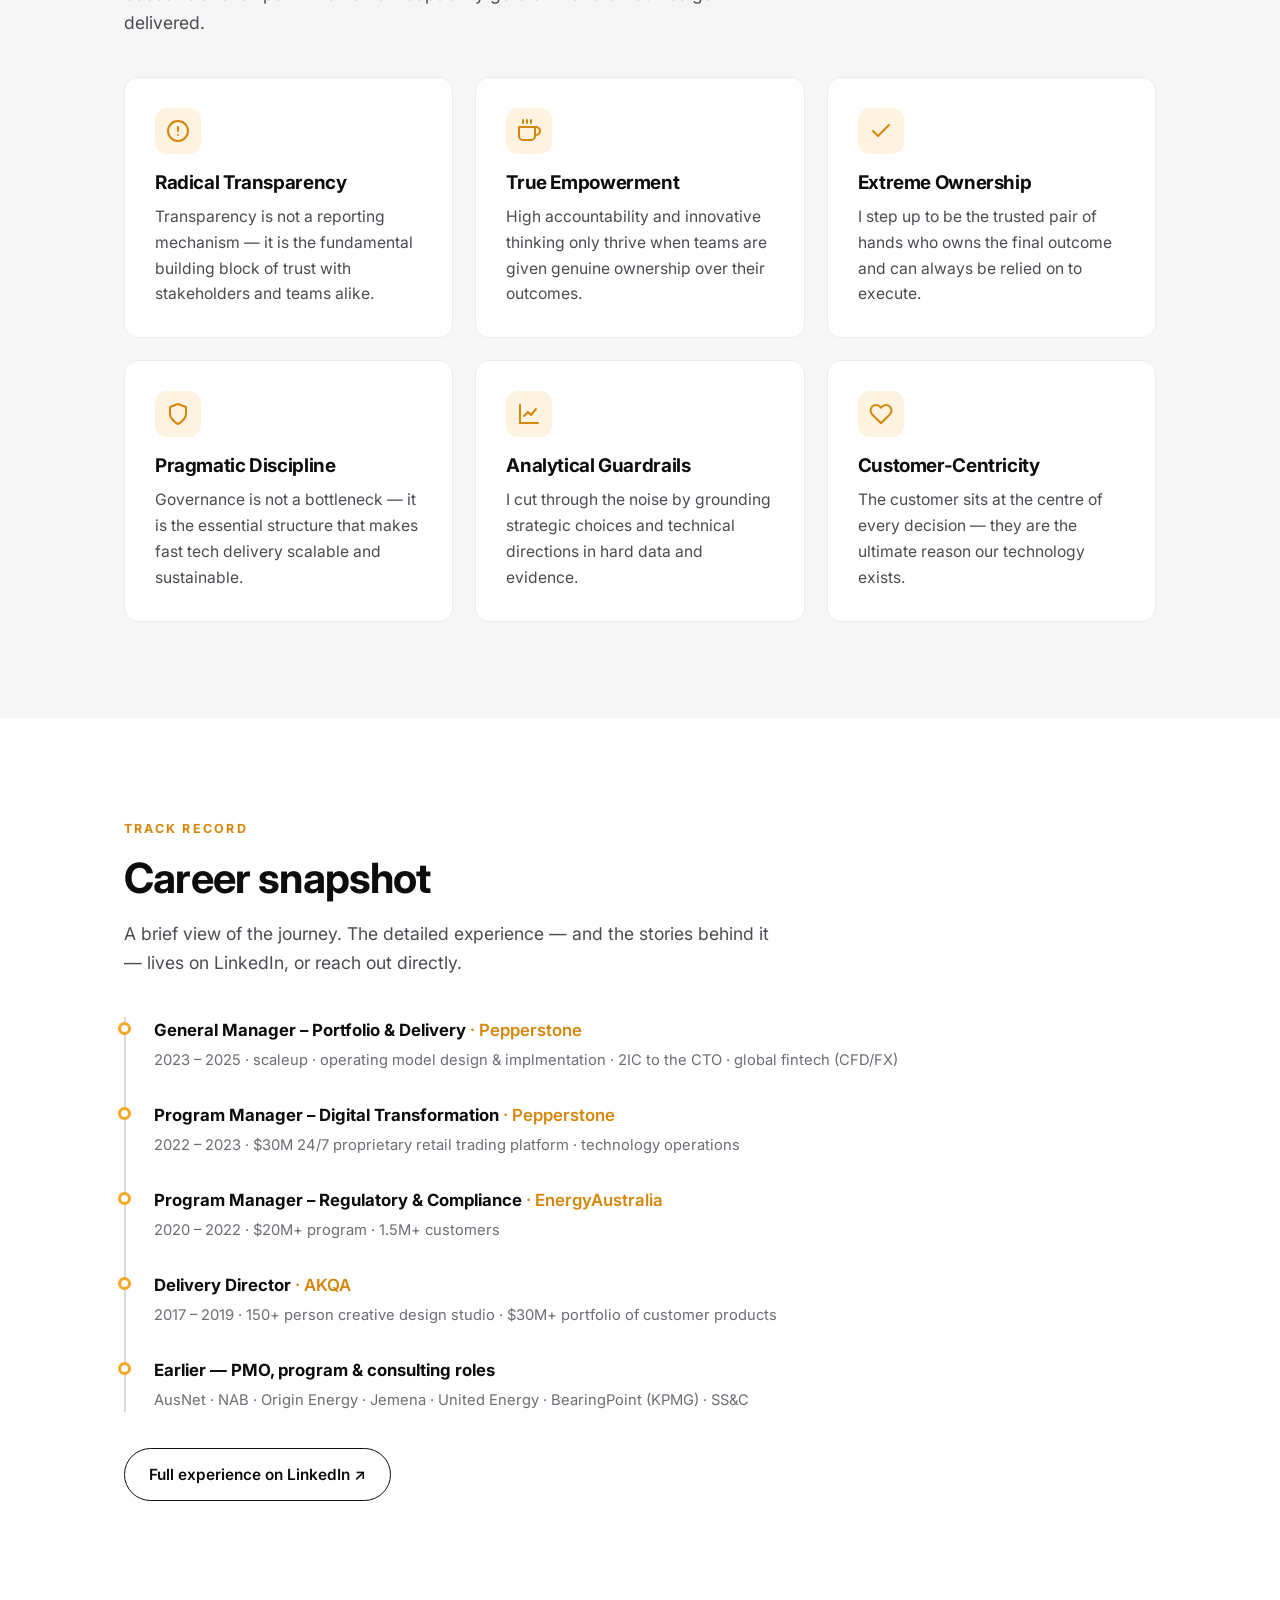
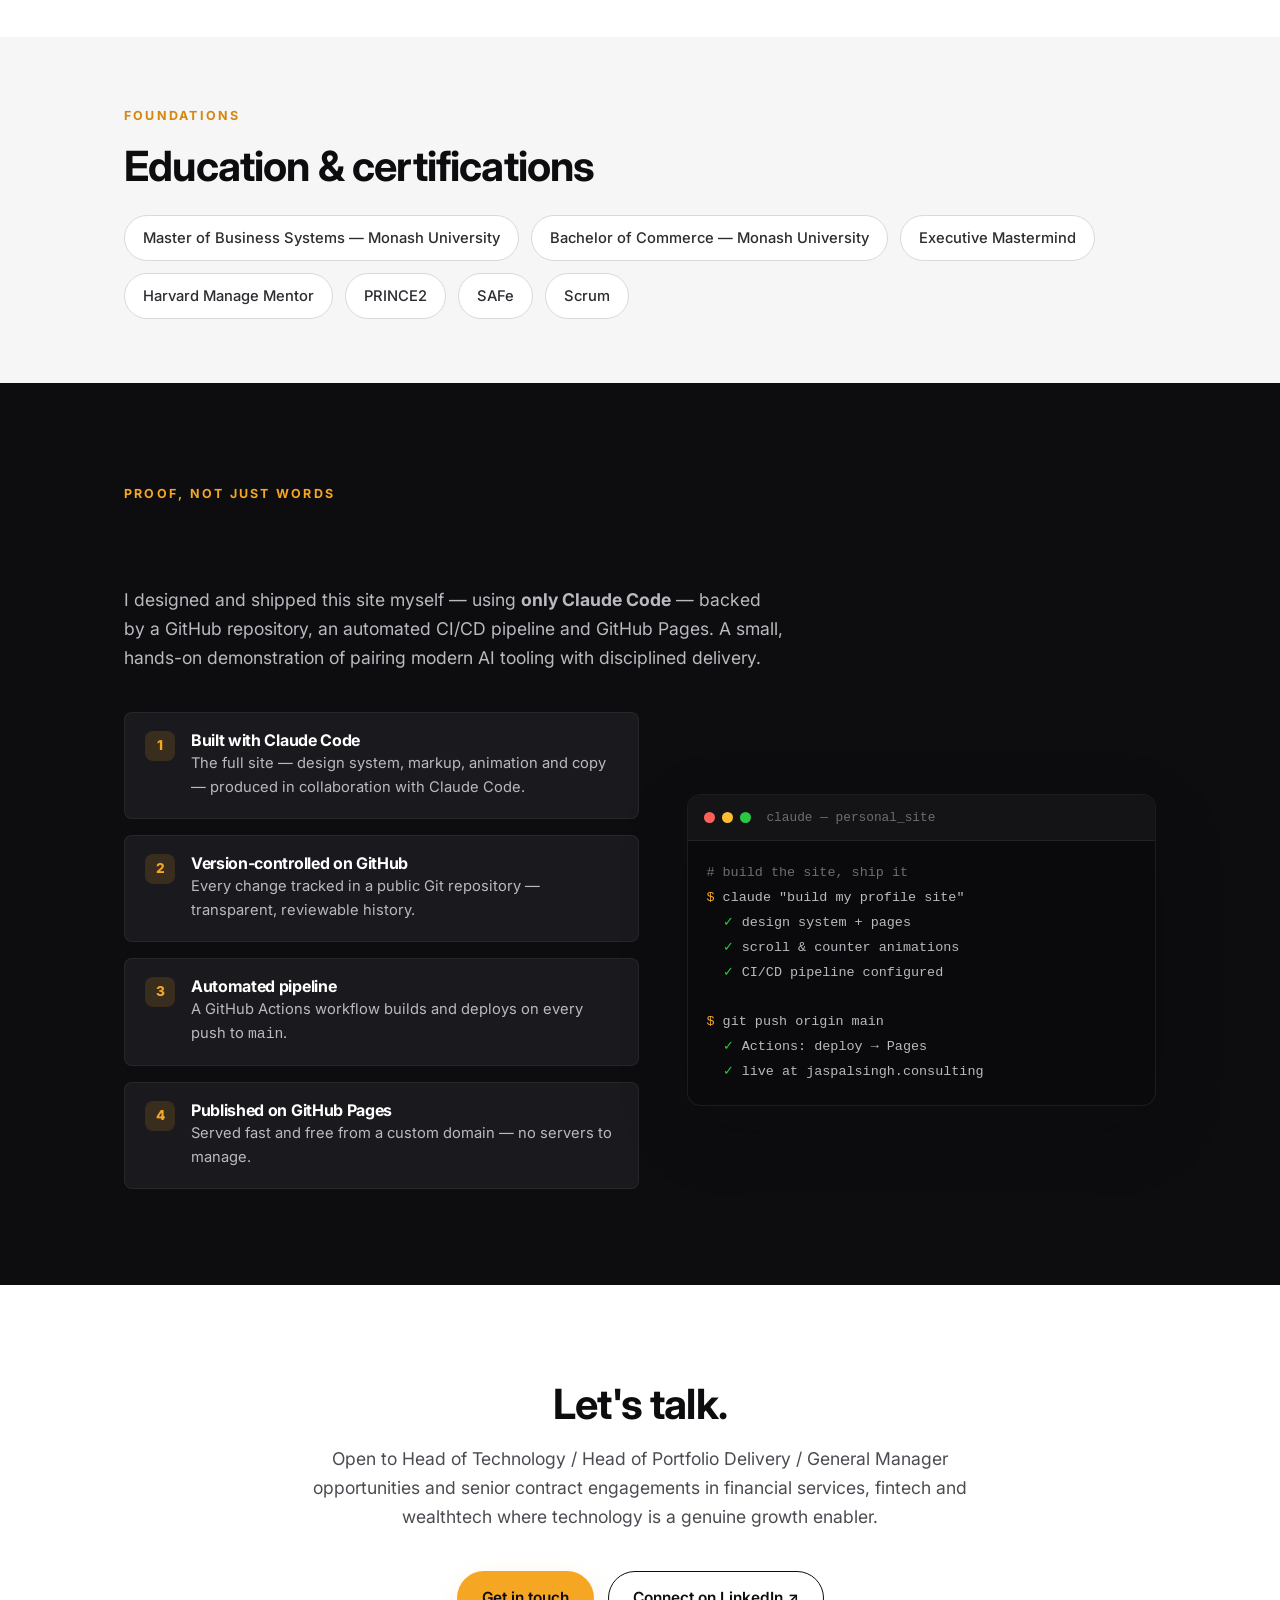
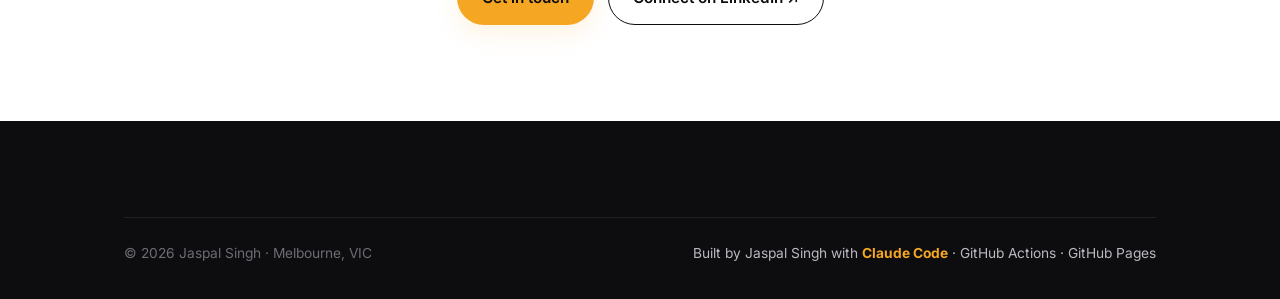
==== commit dae6196e: "Fix about section text layout: full width and paragraph spacing - Remove max-width constraint on sec" ====
--- a/index.html
+++ b/index.html
@@ -100,15 +100,12 @@
     <section class="section section--grey" id="about">
       <div class="container">
         <span class="eyebrow reveal">Who I am</span>
-        <h2 class="section-title reveal">A trusted operator who builds capability and gets things done.</h2>
-        <p class="section-lead reveal">
-          My experience spans fintech, trading platforms, banking and energy —
-          including establishing a new crypto exchange line of business, leading regulatory
-          and compliance programs, and engaging C-suite, boards and regulators with confidence.
-          I design fit-for-purpose delivery operating models, build high-performing global teams,
-          and embed the governance, funding and assurance frameworks that give boards confidence
-          in technology investment.
-        </p>
+        <h2 class="section-title reveal">A trusted operator who deploys modern methods and human-centered leadership to sustainably accelerate enterprise execution.</h2>
+        <p class="section-lead reveal">I am an executive technology delivery leader who thrives in high-value, regulated environments where technology must directly enable commercial growth. I look past operational noise to architect fit-for-purpose operating models that seamlessly align people, capital, and technology with the overarching corporate mission. By decoupling technical complexity from business objectives, I stabilize scale and ensure that the engineering ecosystem functions as a direct extension of executive strategy.</p>
+
+        <p class="section-lead reveal">Great strategy fails without disciplined execution, typically derailed by the three systemic friction points that compromise corporate velocity: technology operations acting as an opaque "black box" devoid of business accountability, critical engineering capacity trapped in legacy technical debt rather than growth, and massive capital allocations failing to realize tangible business outcomes. I eliminate this structural drag. Through rigorous portfolio governance, capacity-based funding, and targeted capability building, I reallocate engineering focus away from simply keeping the lights on and redirect it toward driving real market impact.</p>
+
+        <p class="section-lead reveal">For a CEO, I serve as a pragmatic partner who bridges the gap between technical complexity and boardroom accountability. I transform technology functions from traditional cost centers into transparent growth engines, ensuring every strategic dollar spent builds long-term asset value.</p>
       </div>
     </section>
 
--- a/assets/css/styles.css
+++ b/assets/css/styles.css
@@ -79,6 +79,7 @@
   max-width: 60ch;
   margin: 0 0 40px;
 }
+#about .section-lead { max-width: none; }
 .section--dark .section-lead { color: var(--grey-300); }
 
 /* ----- Buttons ------------------------------------------------------------- */
@@ -215,9 +216,10 @@
 }
 .hero__role .sep { color: var(--accent); margin: 0 8px; }
 .hero__summary {
+  text-align: justify;
   font-size: 1.12rem;
   color: var(--grey-300);
-  max-width: 58ch;
+  max-width: 100%;
   margin-bottom: 36px;
 }
 .hero__cta { display: flex; flex-wrap: wrap; gap: 14px; }
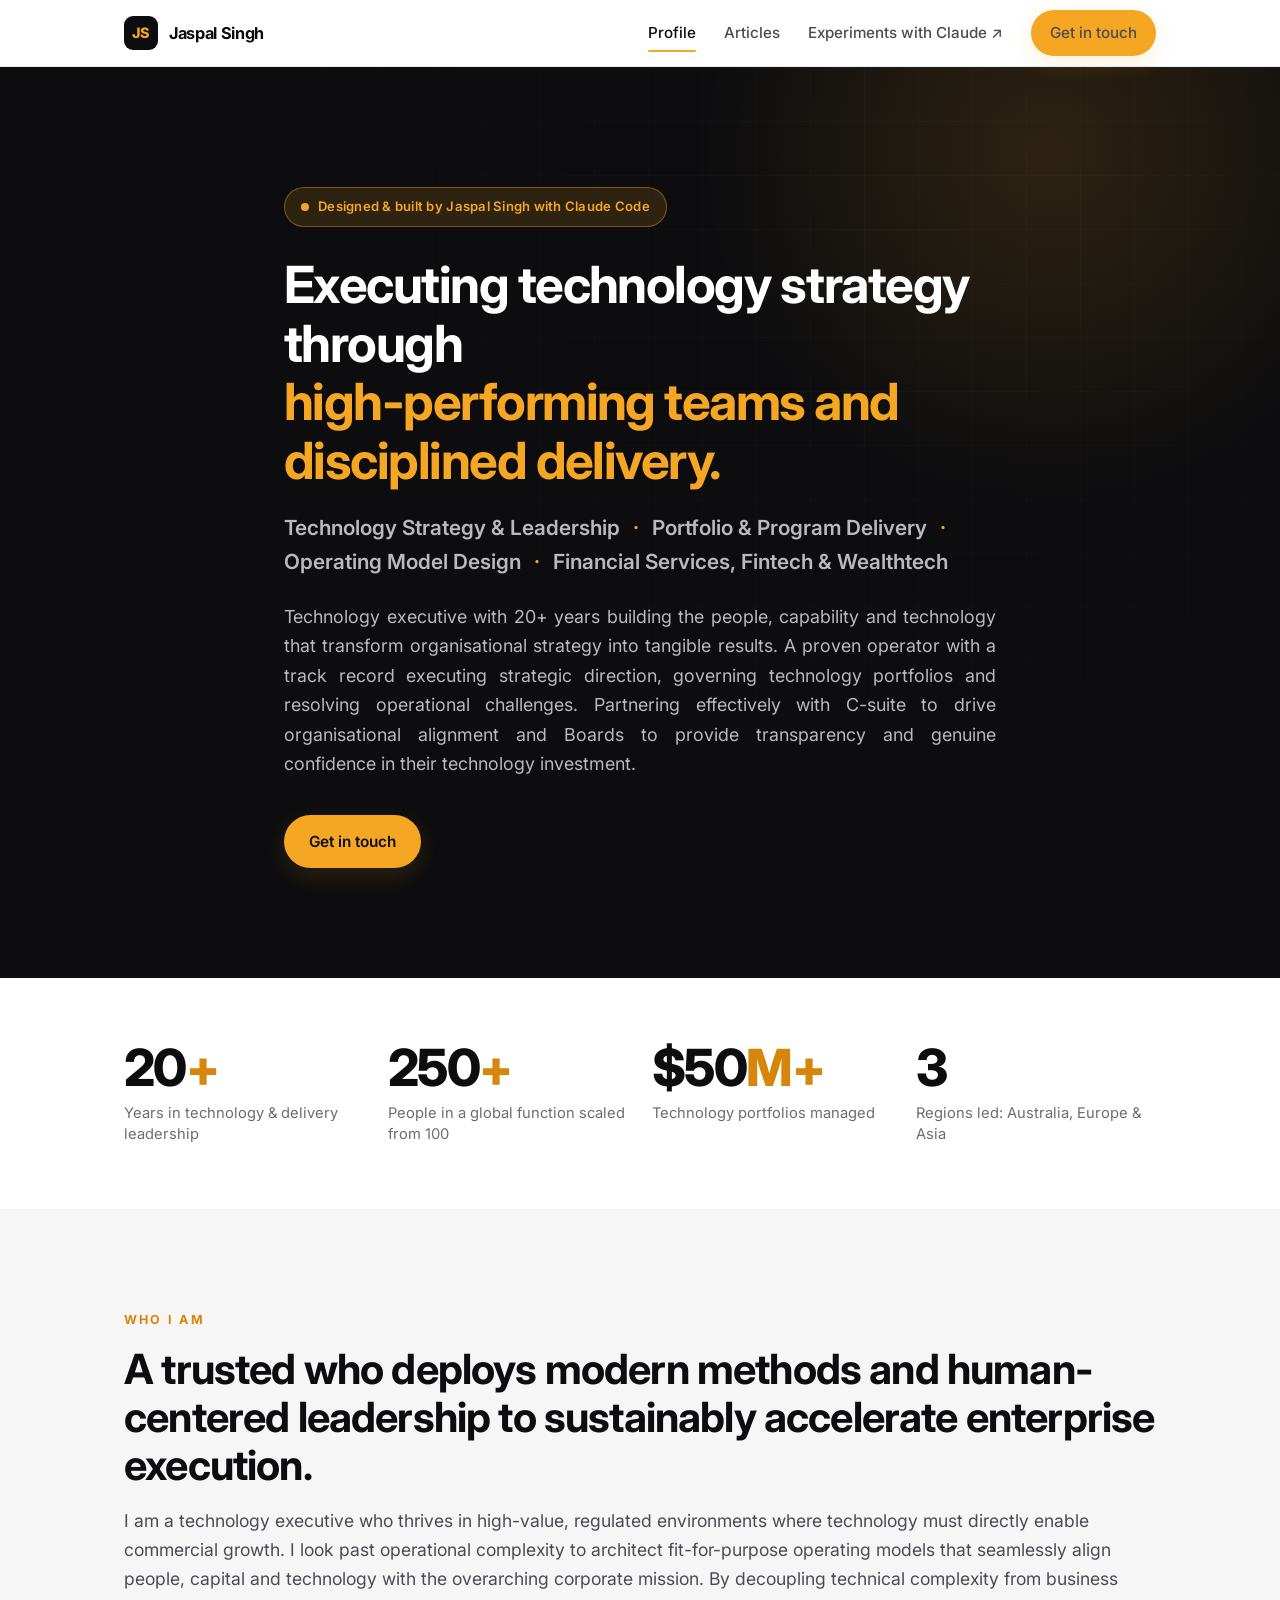
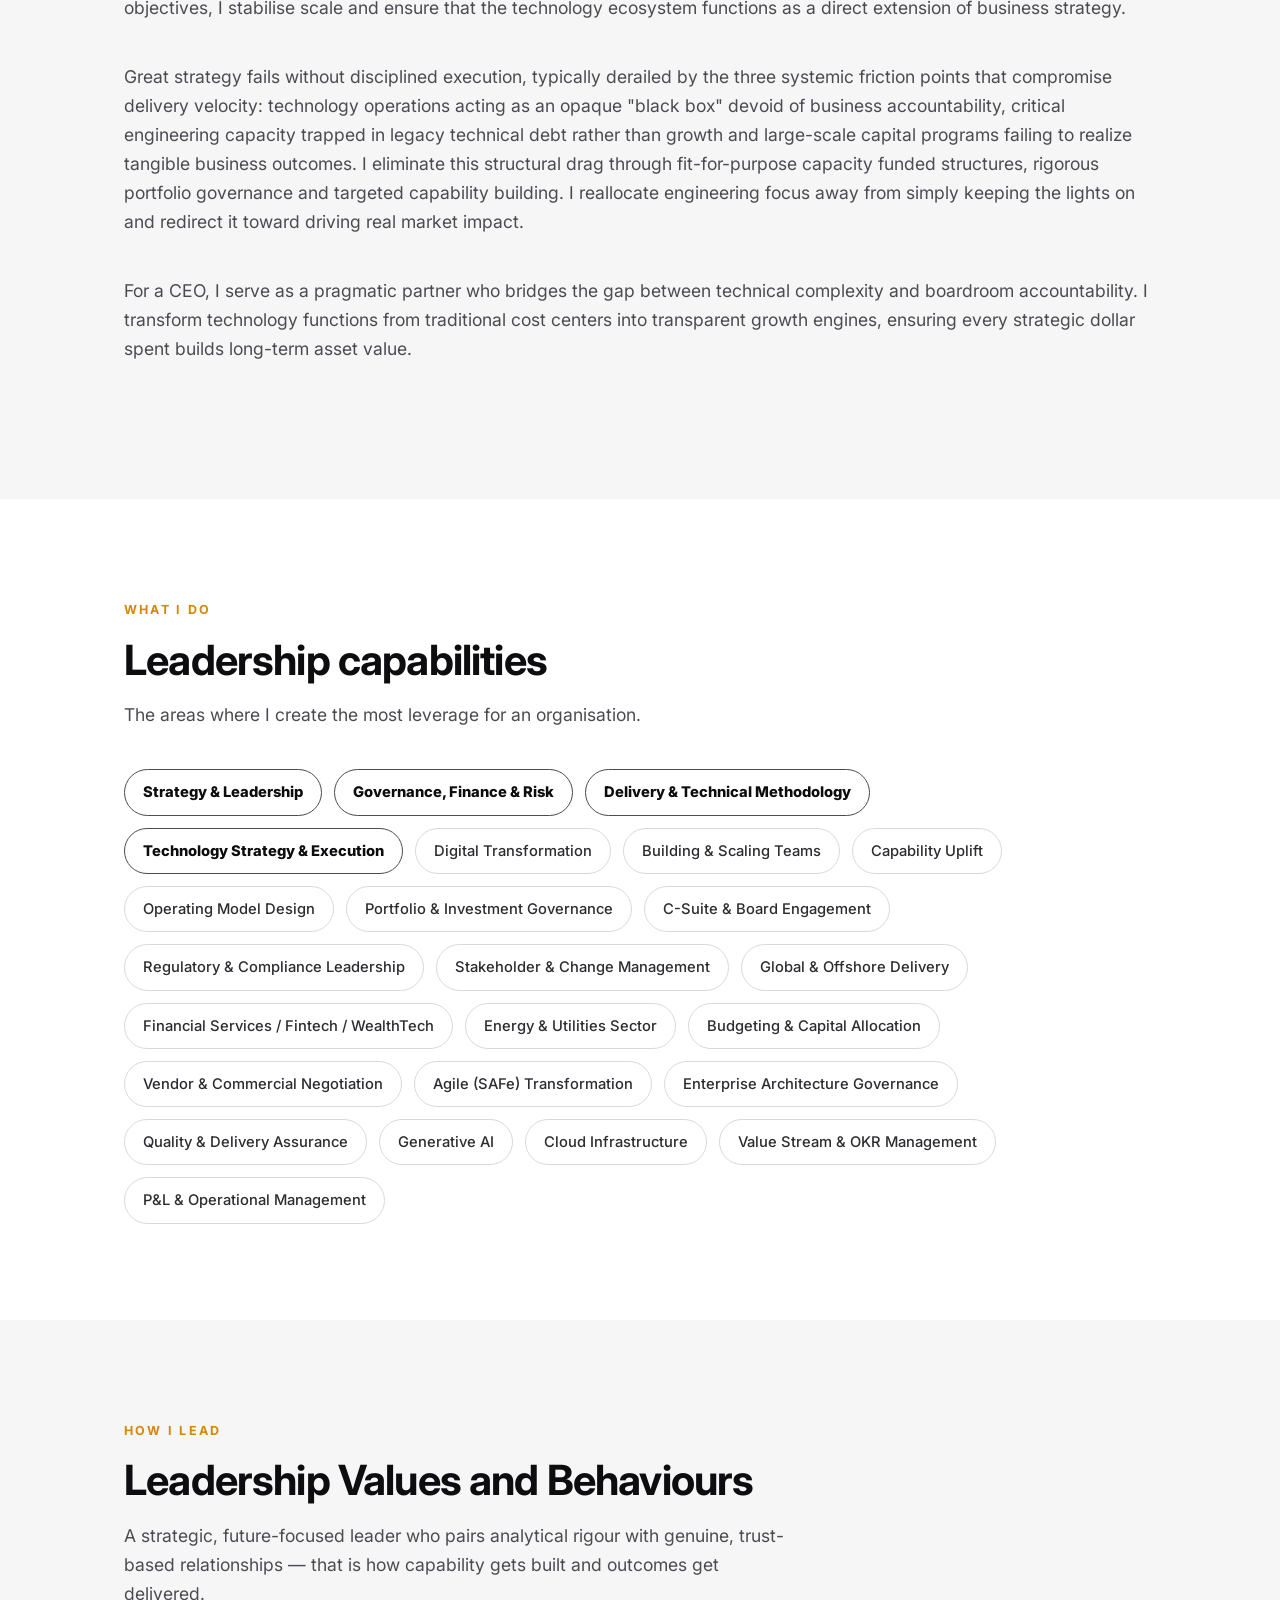
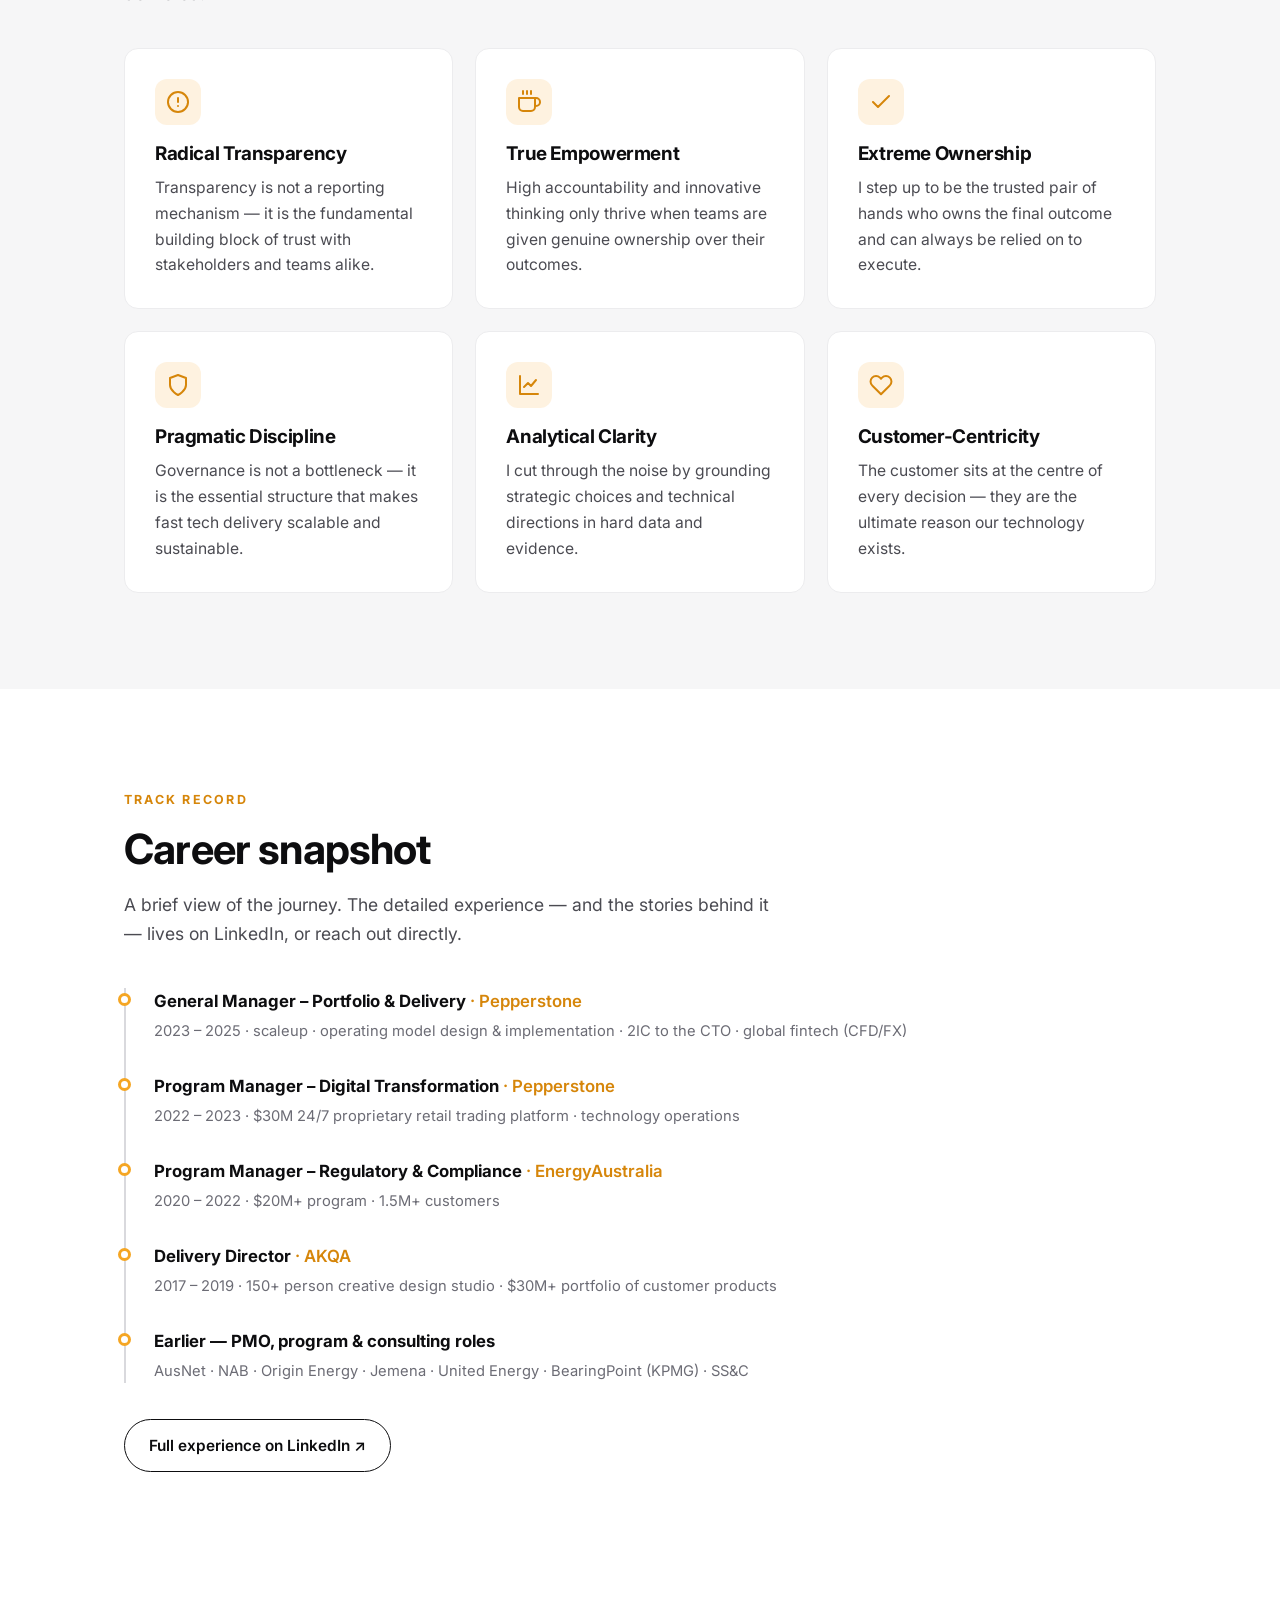
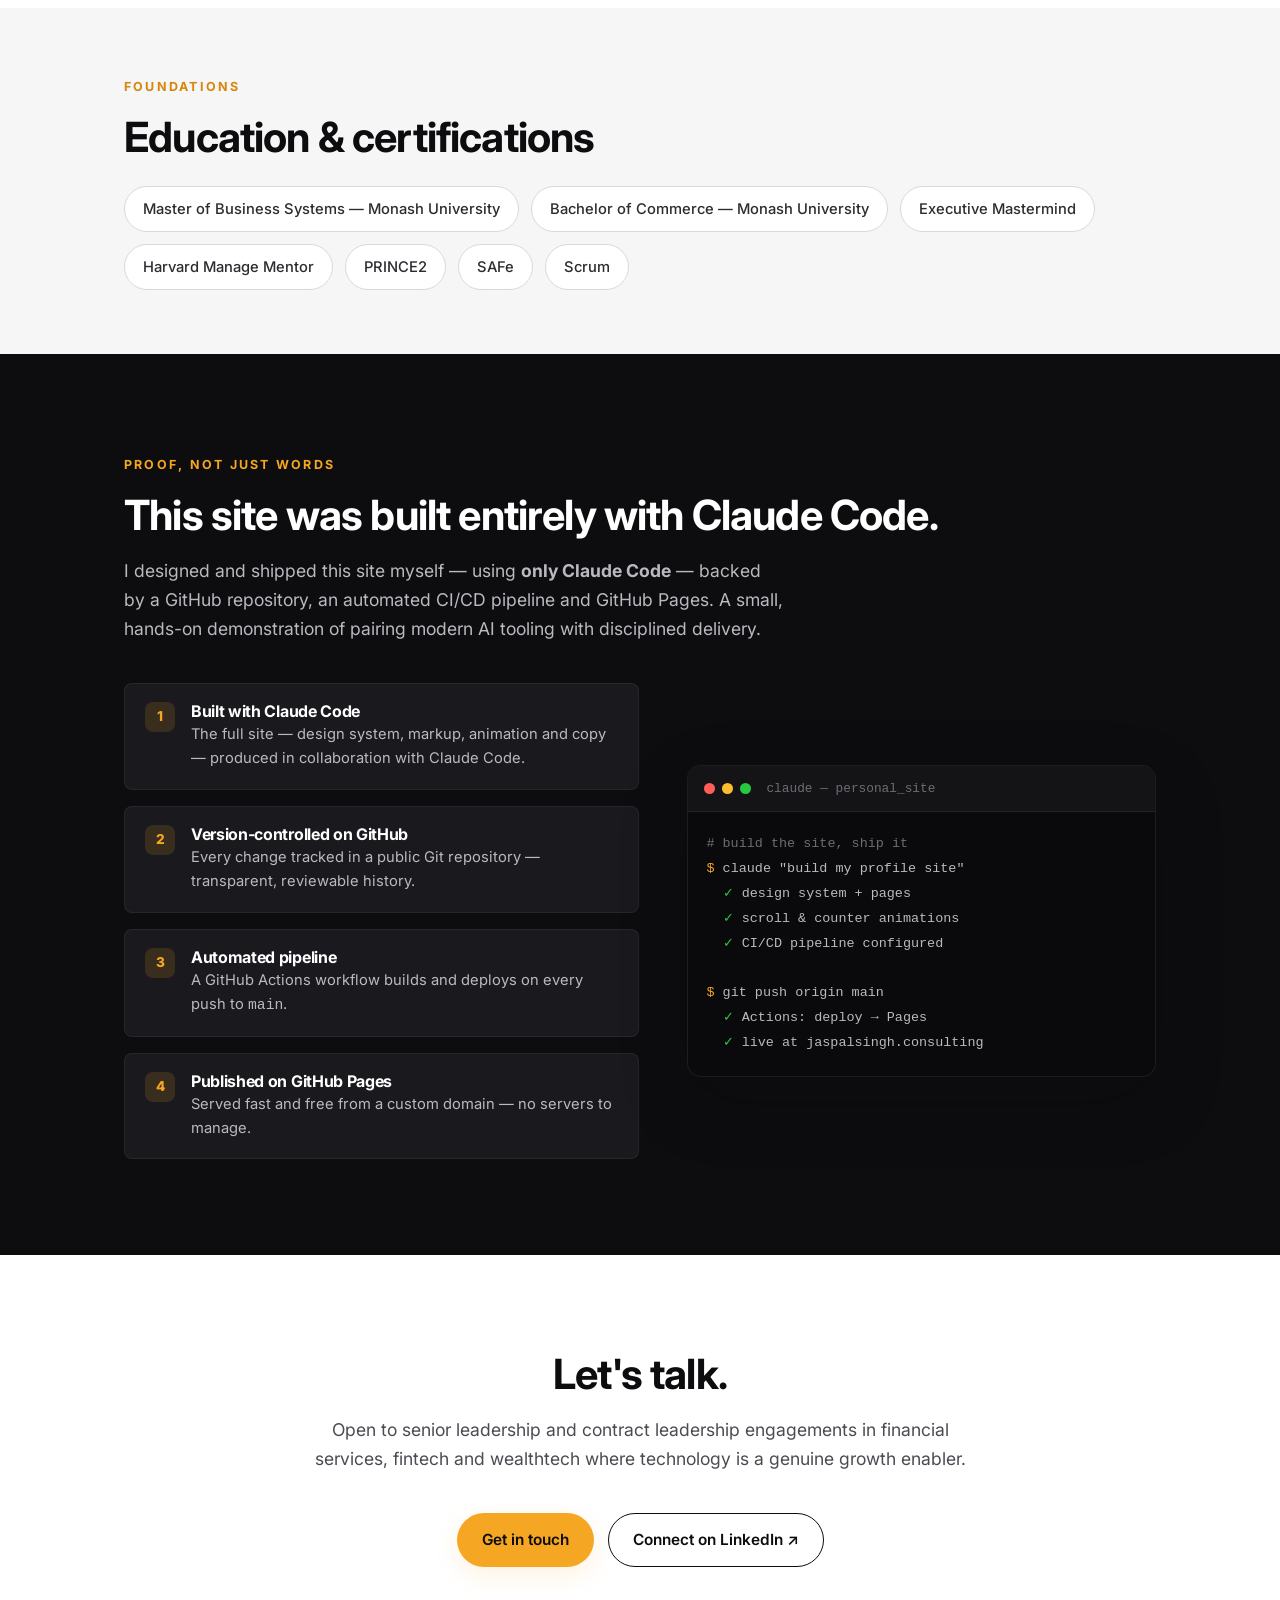
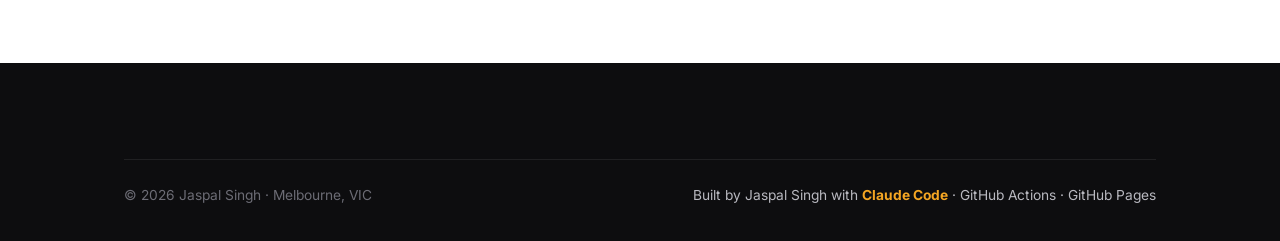
==== commit 2e2320bd: "Refine text and labels for clarity in index.html Updated text for clarity and consistency in multipl" ====
--- a/index.html
+++ b/index.html
@@ -82,7 +82,7 @@
           </div>
           <div class="stat reveal" data-delay="1">
             <div class="stat__num" data-count="250" data-suffix="+">0</div>
-            <div class="stat__label">People in a global function scaled from ~100</div>
+            <div class="stat__label">People in a global function scaled from 100</div>
           </div>
           <div class="stat reveal" data-delay="2">
             <div class="stat__num" data-count="50" data-prefix="$" data-suffix="M+">0</div>
@@ -100,10 +100,10 @@
     <section class="section section--grey" id="about">
       <div class="container">
         <span class="eyebrow reveal">Who I am</span>
-        <h2 class="section-title reveal">A trusted operator who deploys modern methods and human-centered leadership to sustainably accelerate enterprise execution.</h2>
-        <p class="section-lead reveal">I am an executive technology delivery leader who thrives in high-value, regulated environments where technology must directly enable commercial growth. I look past operational noise to architect fit-for-purpose operating models that seamlessly align people, capital, and technology with the overarching corporate mission. By decoupling technical complexity from business objectives, I stabilize scale and ensure that the engineering ecosystem functions as a direct extension of executive strategy.</p>
-
-        <p class="section-lead reveal">Great strategy fails without disciplined execution, typically derailed by the three systemic friction points that compromise corporate velocity: technology operations acting as an opaque "black box" devoid of business accountability, critical engineering capacity trapped in legacy technical debt rather than growth, and massive capital allocations failing to realize tangible business outcomes. I eliminate this structural drag. Through rigorous portfolio governance, capacity-based funding, and targeted capability building, I reallocate engineering focus away from simply keeping the lights on and redirect it toward driving real market impact.</p>
+        <h2 class="section-title reveal">A trusted who deploys modern methods and human-centered leadership to sustainably accelerate enterprise execution.</h2>
+        <p class="section-lead reveal">I am a technology executive who thrives in high-value, regulated environments where technology must directly enable commercial growth. I look past operational complexity to architect fit-for-purpose operating models that seamlessly align people, capital and technology with the overarching corporate mission. By decoupling technical complexity from business objectives, I stabilise scale and ensure that the technology ecosystem functions as a direct extension of business strategy.</p>
+
+        <p class="section-lead reveal">Great strategy fails without disciplined execution, typically derailed by the three systemic friction points that compromise delivery velocity: technology operations acting as an opaque "black box" devoid of business accountability, critical engineering capacity trapped in legacy technical debt rather than growth and large-scale capital programs failing to realize tangible business outcomes. I eliminate this structural drag through fit-for-purpose capacity funded structures, rigorous portfolio governance and targeted capability building. I reallocate engineering focus away from simply keeping the lights on and redirect it toward driving real market impact.</p>
 
         <p class="section-lead reveal">For a CEO, I serve as a pragmatic partner who bridges the gap between technical complexity and boardroom accountability. I transform technology functions from traditional cost centers into transparent growth engines, ensuring every strategic dollar spent builds long-term asset value.</p>
       </div>
@@ -186,7 +186,7 @@
             <div class="card__icon" aria-hidden="true">
               <svg viewBox="0 0 24 24" fill="none" stroke="currentColor" stroke-width="2" stroke-linecap="round" stroke-linejoin="round"><path d="M3 3v18h18"/><path d="M7 14l4-4 3 3 5-6"/></svg>
             </div>
-            <h3>Analytical Guardrails</h3>
+            <h3>Analytical Clarity</h3>
             <p>I cut through the noise by grounding strategic choices and technical directions in hard data and evidence.</p>
           </article>
           <article class="card reveal" data-delay="2">
@@ -212,7 +212,7 @@
         <div class="timeline reveal" data-delay="1">
           <div class="tl-item">
             <div class="tl-item__role">General Manager – Portfolio &amp; Delivery <span class="tl-item__org">· Pepperstone</span></div>
-            <div class="tl-item__meta">2023 – 2025 · scaleup · operating model design &amp; implmentation · 2IC to the CTO · global fintech (CFD/FX)</div>
+            <div class="tl-item__meta">2023 – 2025 · scaleup · operating model design &amp; implementation · 2IC to the CTO · global fintech (CFD/FX)</div>
           </div>
           <div class="tl-item">
             <div class="tl-item__role">Program Manager – Digital Transformation <span class="tl-item__org">· Pepperstone</span></div>
@@ -304,7 +304,7 @@
       <div class="container" style="text-align:center;">
         <h2 class="section-title reveal">Let's talk.</h2>
         <p class="section-lead reveal" style="margin-left:auto;margin-right:auto;">
-          Open to Head of Technology / Head of Portfolio Delivery / General Manager opportunities and senior contract engagements in
+          Open to senior leadership and contract leadership engagements in
           financial services, fintech and wealthtech where technology is a genuine growth enabler.
         </p>
         <div class="reveal" data-delay="1" style="display:flex;gap:14px;justify-content:center;flex-wrap:wrap;">
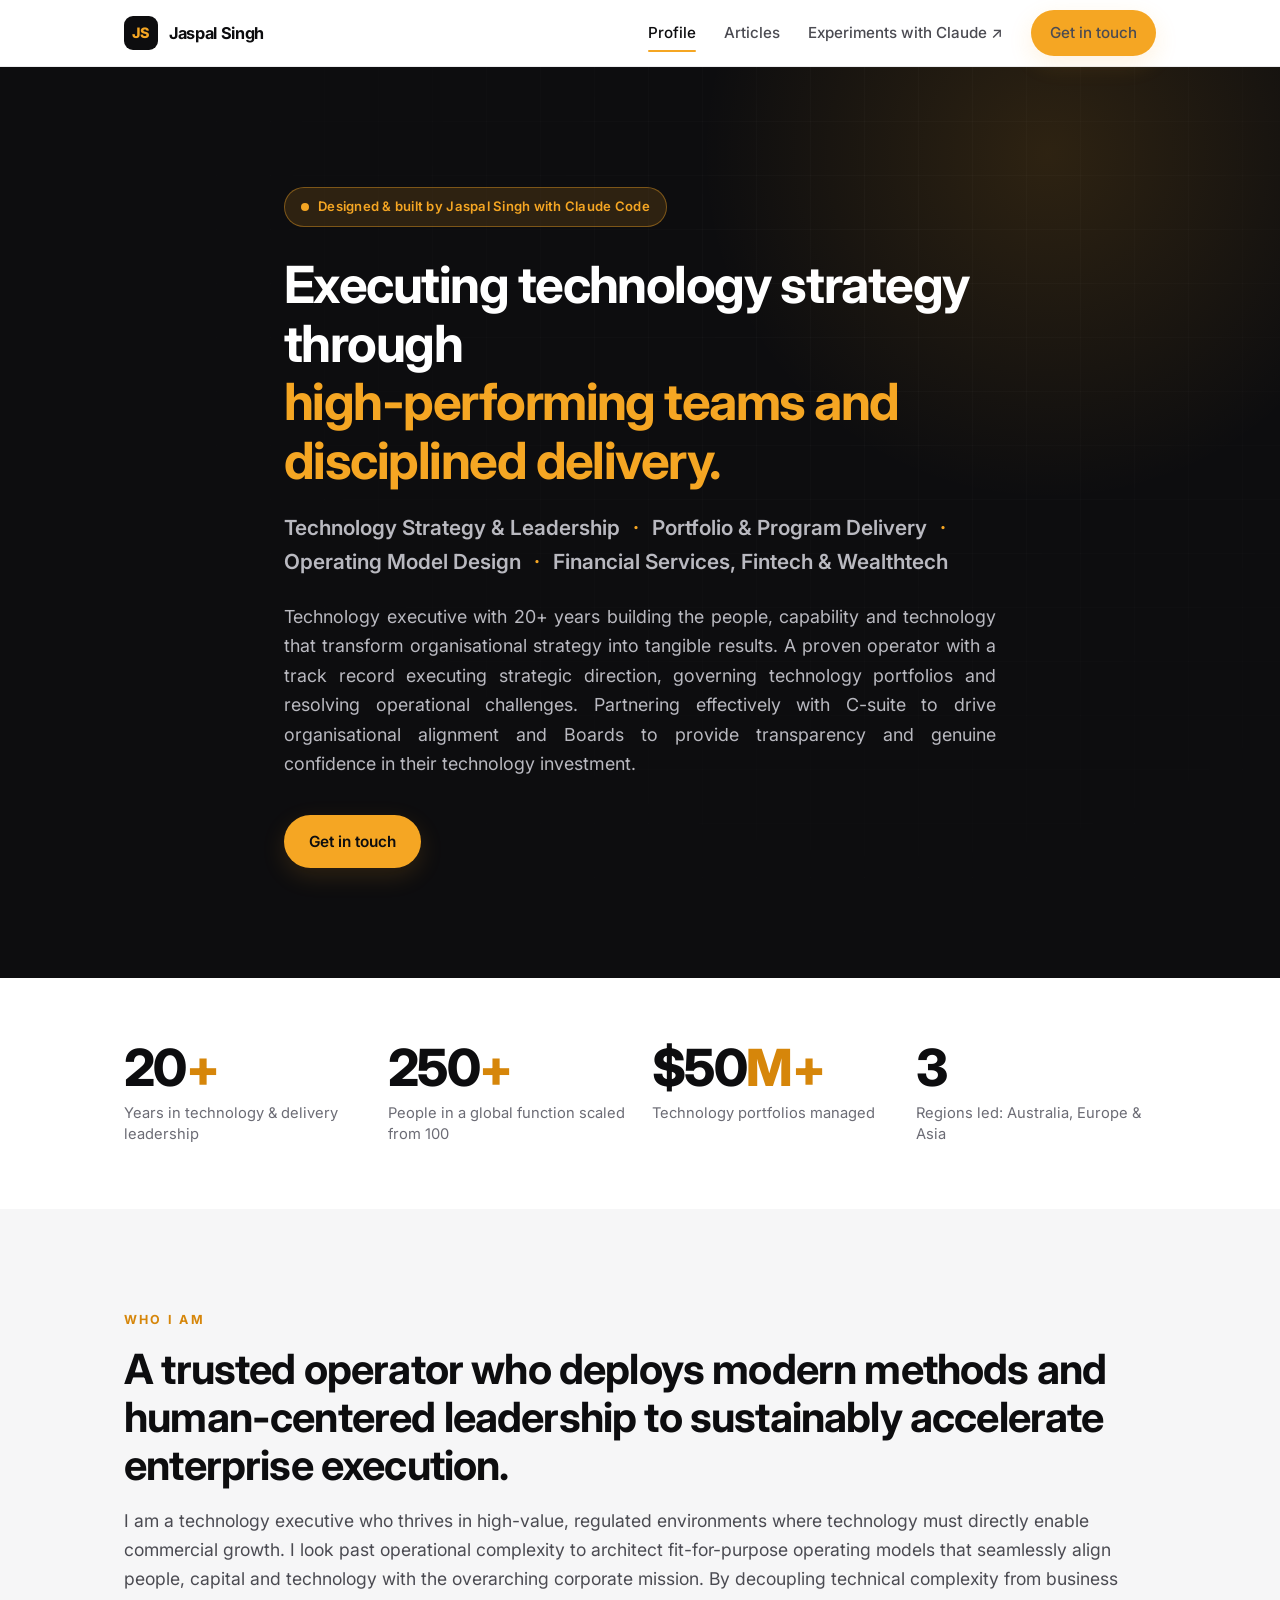
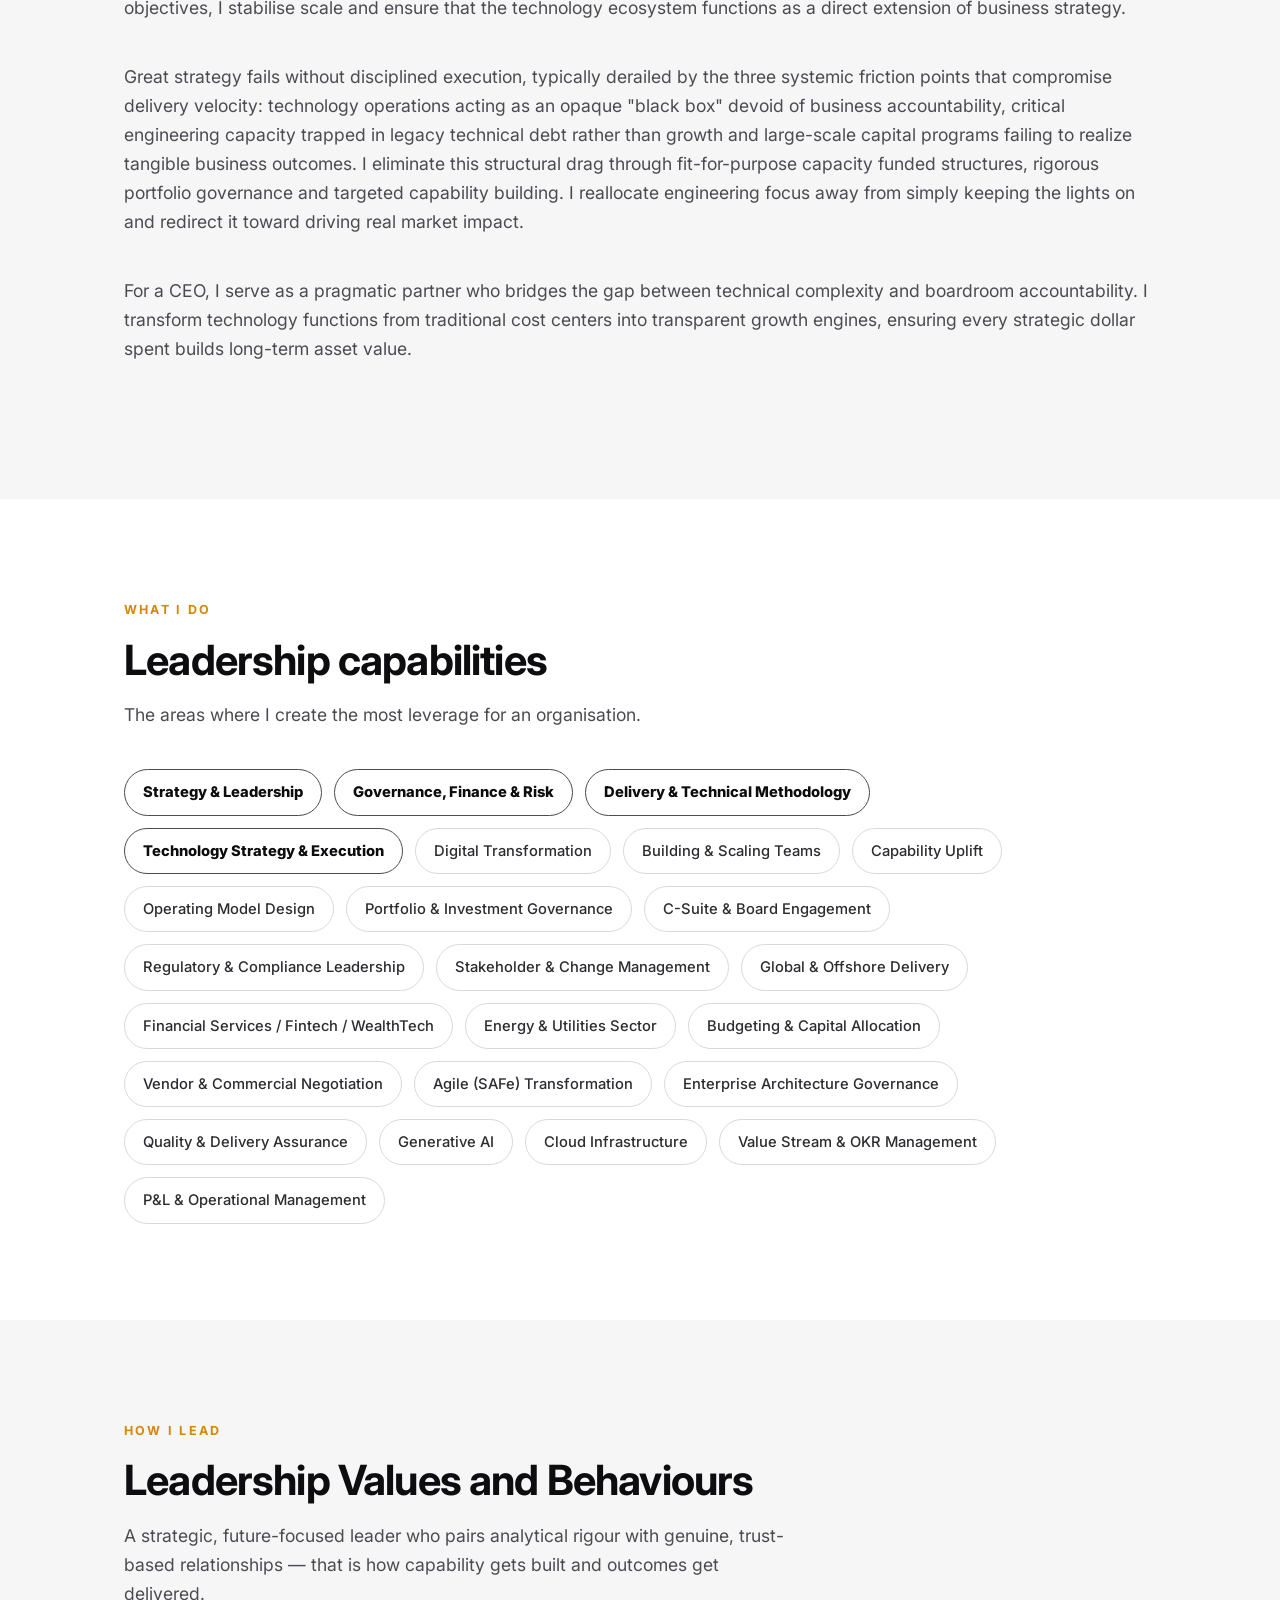
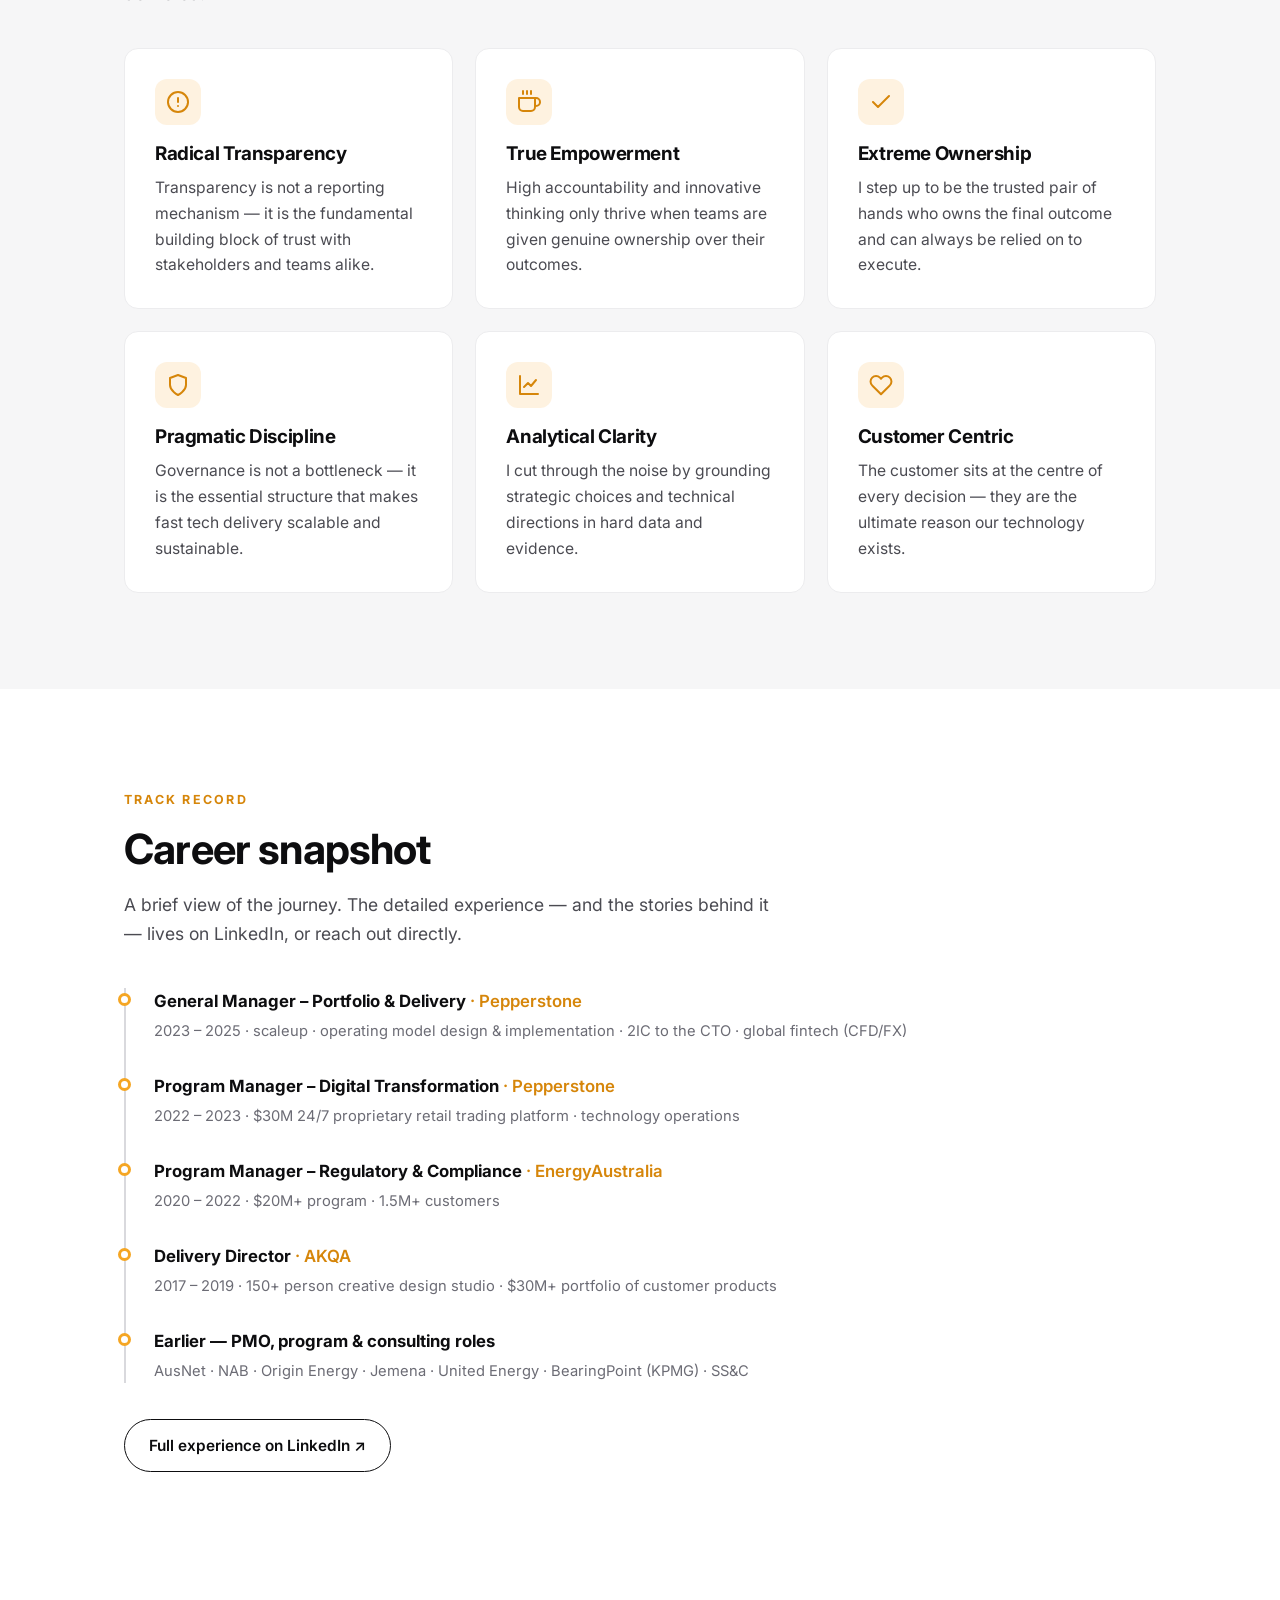
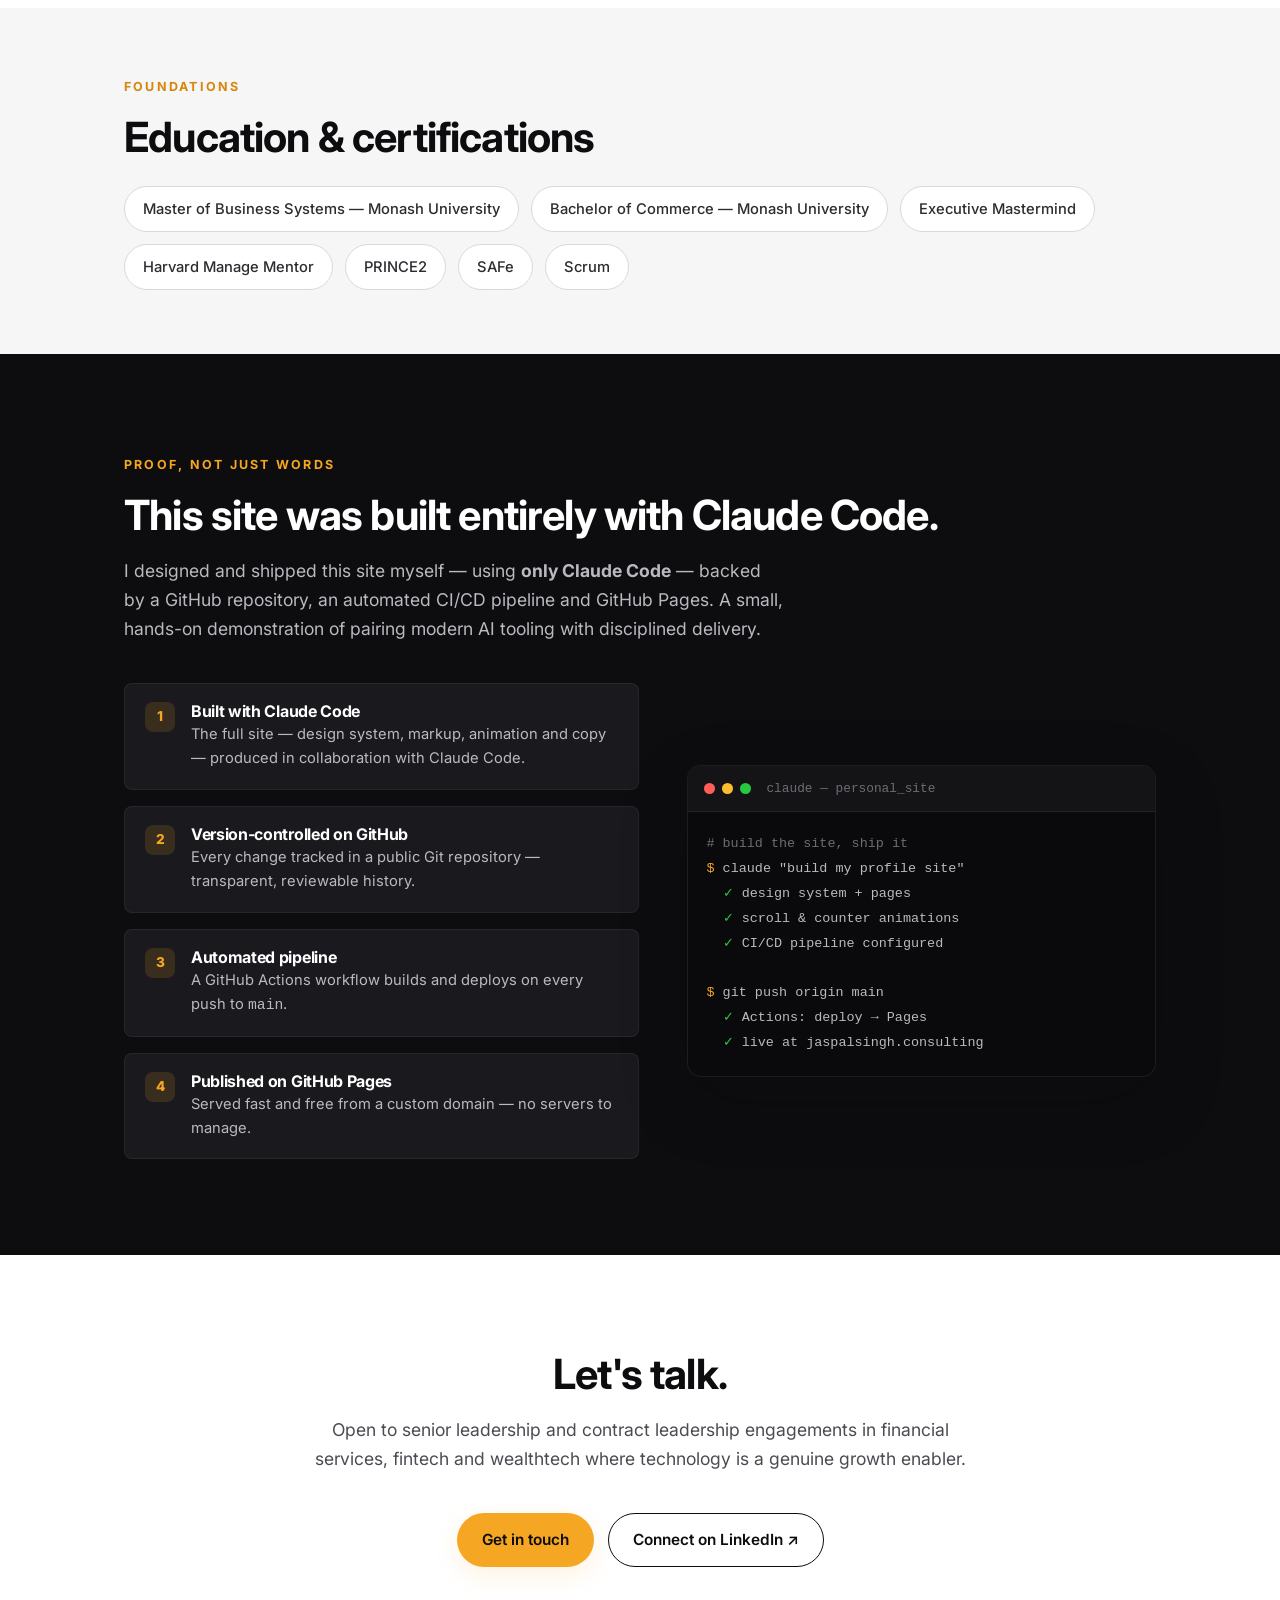
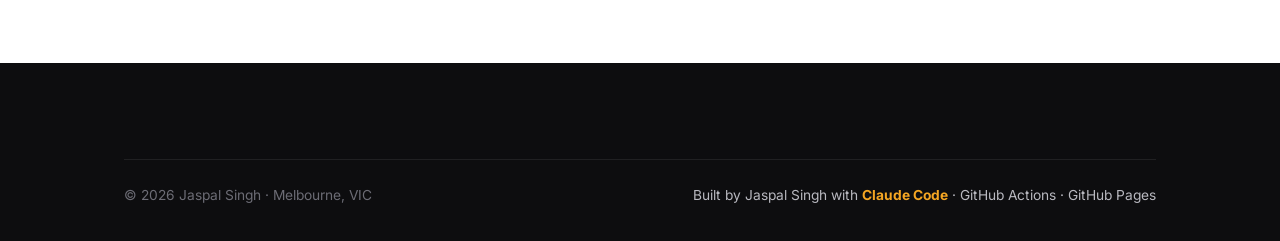
==== commit 79711234: "Change heading from 'Customer-Centricity' to 'Customer Centric'" ====
--- a/index.html
+++ b/index.html
@@ -100,7 +100,7 @@
     <section class="section section--grey" id="about">
       <div class="container">
         <span class="eyebrow reveal">Who I am</span>
-        <h2 class="section-title reveal">A trusted who deploys modern methods and human-centered leadership to sustainably accelerate enterprise execution.</h2>
+        <h2 class="section-title reveal">A trusted operator who deploys modern methods and human-centered leadership to sustainably accelerate enterprise execution.</h2>
         <p class="section-lead reveal">I am a technology executive who thrives in high-value, regulated environments where technology must directly enable commercial growth. I look past operational complexity to architect fit-for-purpose operating models that seamlessly align people, capital and technology with the overarching corporate mission. By decoupling technical complexity from business objectives, I stabilise scale and ensure that the technology ecosystem functions as a direct extension of business strategy.</p>
 
         <p class="section-lead reveal">Great strategy fails without disciplined execution, typically derailed by the three systemic friction points that compromise delivery velocity: technology operations acting as an opaque "black box" devoid of business accountability, critical engineering capacity trapped in legacy technical debt rather than growth and large-scale capital programs failing to realize tangible business outcomes. I eliminate this structural drag through fit-for-purpose capacity funded structures, rigorous portfolio governance and targeted capability building. I reallocate engineering focus away from simply keeping the lights on and redirect it toward driving real market impact.</p>
@@ -193,7 +193,7 @@
             <div class="card__icon" aria-hidden="true">
               <svg viewBox="0 0 24 24" fill="none" stroke="currentColor" stroke-width="2" stroke-linecap="round" stroke-linejoin="round"><path d="M20.84 4.61a5.5 5.5 0 0 0-7.78 0L12 5.67l-1.06-1.06a5.5 5.5 0 0 0-7.78 7.78l1.06 1.06L12 21.23l7.78-7.78 1.06-1.06a5.5 5.5 0 0 0 0-7.78z"/></svg>
             </div>
-            <h3>Customer-Centricity</h3>
+            <h3>Customer Centric</h3>
             <p>The customer sits at the centre of every decision — they are the ultimate reason our technology exists.</p>
           </article>
         </div>
